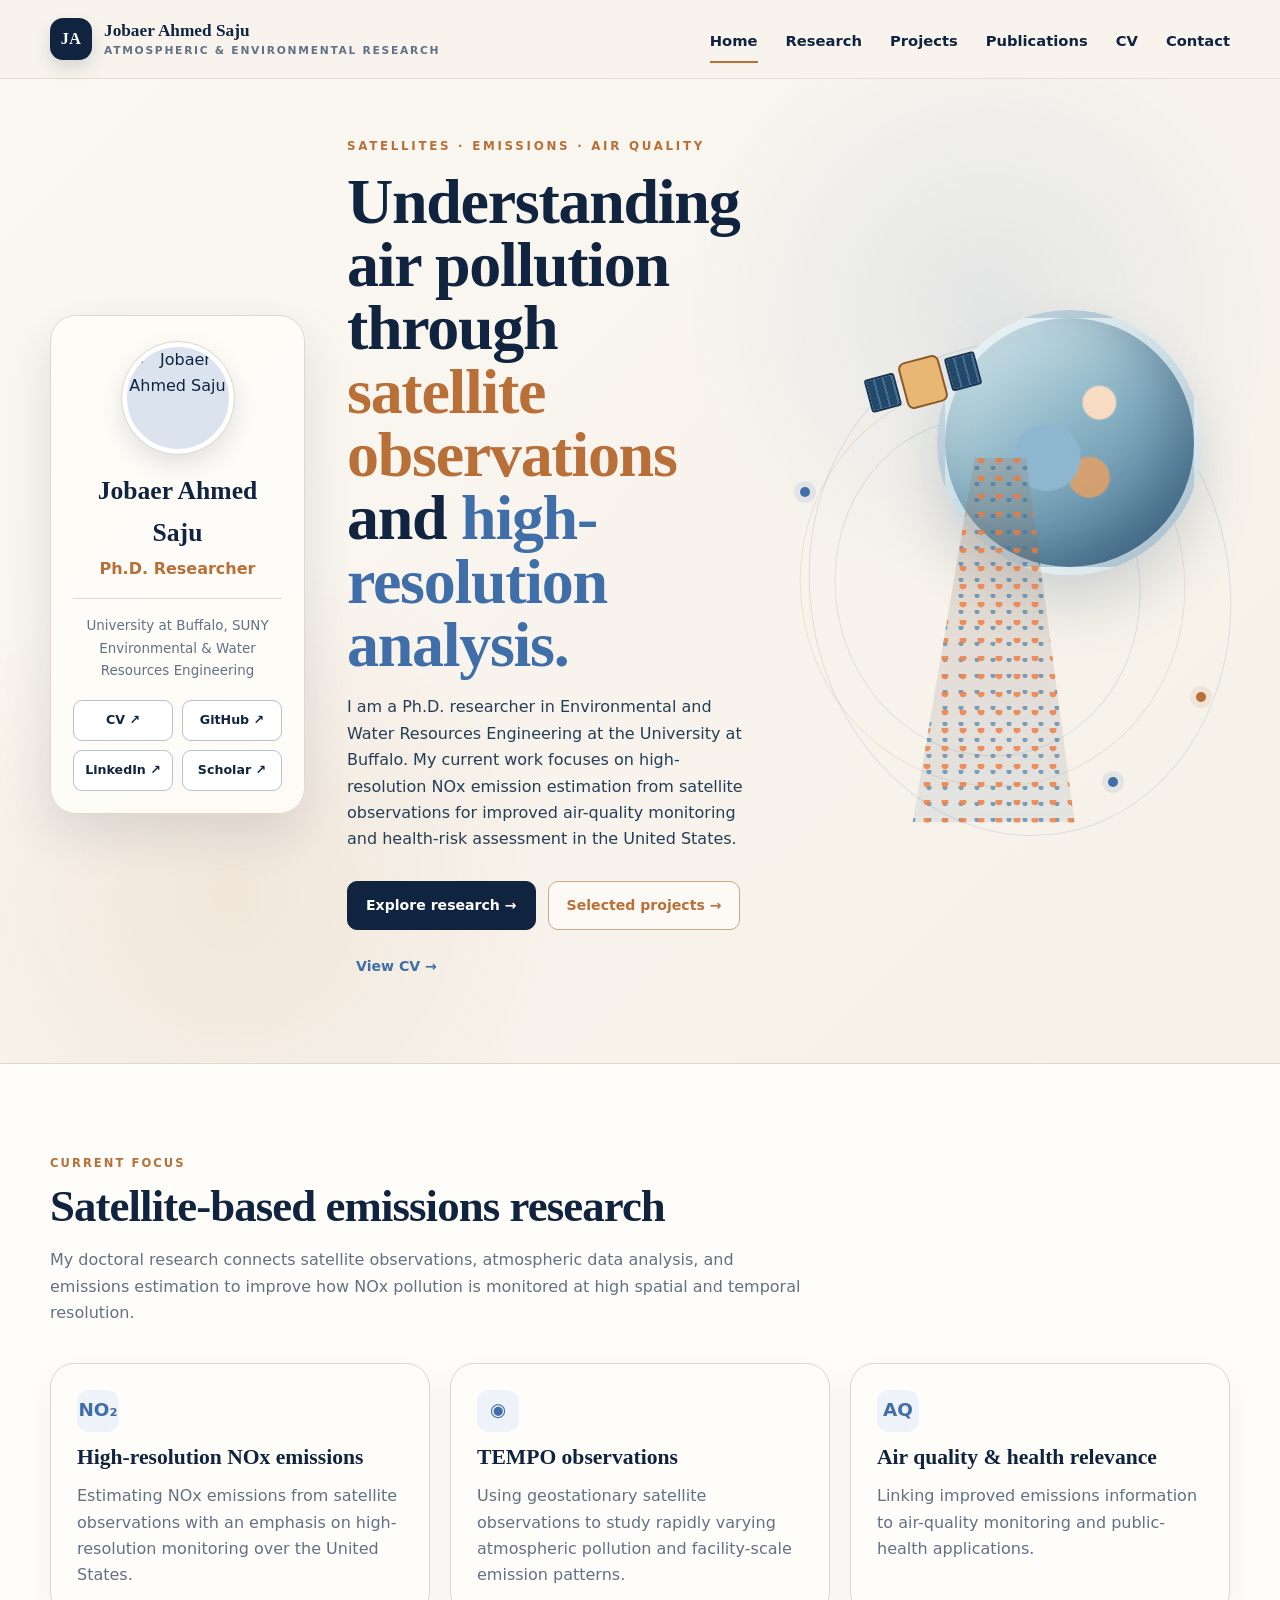
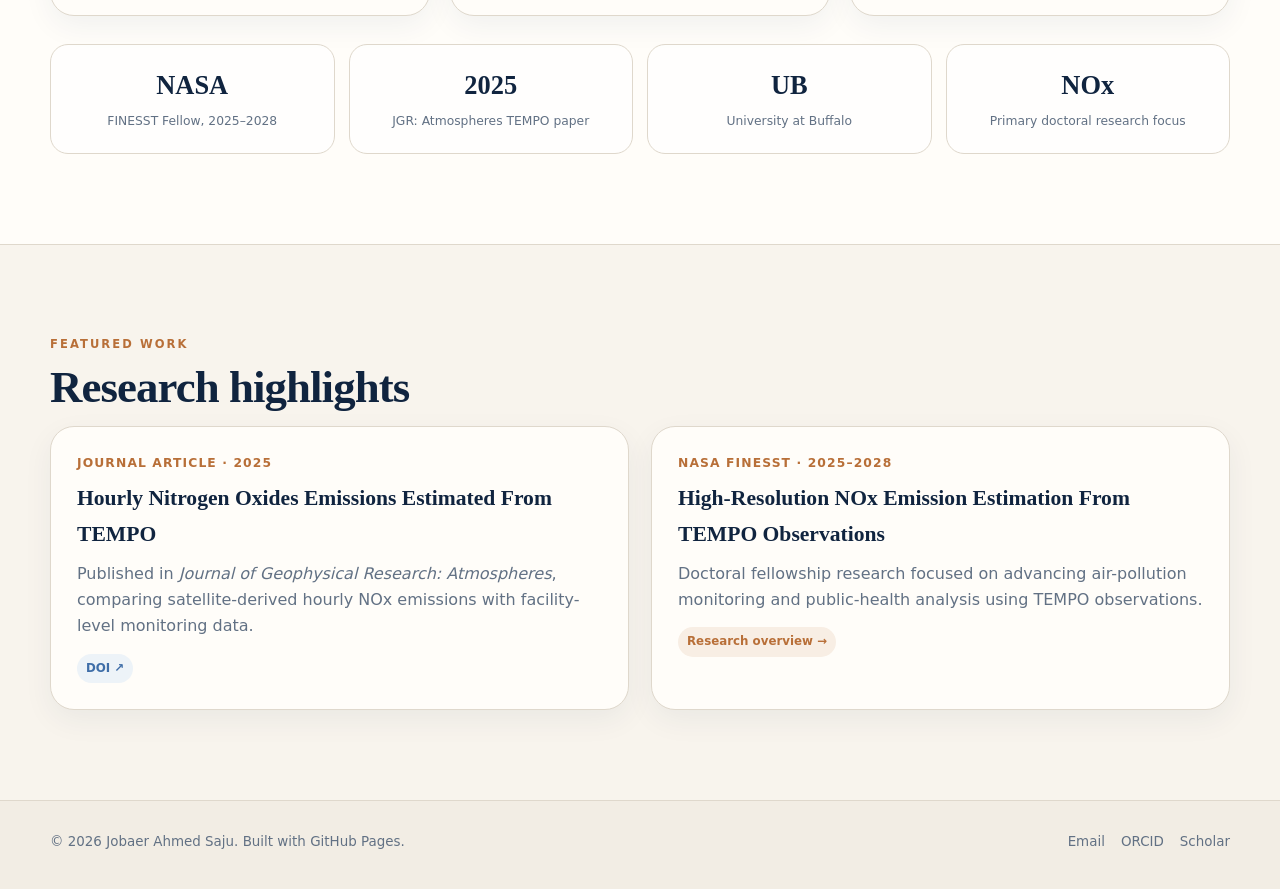
==== index.html @ ae069438 "Add files via upload" ====
<!doctype html>
<html lang="en">
<head>
  <meta charset="utf-8">
  <meta name="viewport" content="width=device-width, initial-scale=1">
  <meta name="description" content="Academic website of Jobaer Ahmed Saju, Ph.D. researcher at the University at Buffalo working on satellite-based air-quality and NOx emissions research.">
  <title>Jobaer Ahmed Saju | Atmospheric Research</title>
  <link rel="stylesheet" href="assets/css/style.css">
</head>
<body>
<header class="site-header">
  <div class="container nav-wrap">
    <a class="brand" href="index.html" aria-label="Home">
      <span class="brand-mark">JA</span>
      <span class="brand-copy"><strong>Jobaer Ahmed Saju</strong><small>Atmospheric & Environmental Research</small></span>
    </a>
    <button class="menu-btn" aria-label="Toggle navigation" aria-expanded="false">☰</button>
    <nav class="nav-links" aria-label="Primary navigation">
      <a href="index.html">Home</a><a href="research.html">Research</a><a href="projects.html">Projects</a><a href="publications.html">Publications</a><a href="cv.html">CV</a><a href="contact.html">Contact</a>
    </nav>
  </div>
</header>

<main>
  <section class="hero">
    <div class="container hero-grid">
      <aside class="profile-card reveal">
        <img class="avatar" src="https://github.com/jobaerahmedsaju.png" alt="Jobaer Ahmed Saju">
        <h2>Jobaer Ahmed Saju</h2>
        <div class="profile-role">Ph.D. Researcher</div>
        <div class="profile-affiliation">University at Buffalo, SUNY<br>Environmental & Water Resources Engineering</div>
        <div class="profile-actions">
          <a class="small-btn" href="cv.html">CV ↗</a>
          <a class="small-btn" href="https://github.com/jobaerahmedsaju" target="_blank" rel="noopener">GitHub ↗</a>
          <a class="small-btn" href="https://www.linkedin.com/in/jobaerahmed/" target="_blank" rel="noopener">LinkedIn ↗</a>
          <a class="small-btn" href="https://scholar.google.com/citations?user=4zlqLX0AAAAJ" target="_blank" rel="noopener">Scholar ↗</a>
        </div>
      </aside>

      <div class="hero-copy reveal">
        <div class="eyebrow">Satellites · Emissions · Air Quality</div>
        <h1>Understanding air pollution through <span class="accent">satellite observations</span> and <span class="blue">high-resolution analysis.</span></h1>
        <p>I am a Ph.D. researcher in Environmental and Water Resources Engineering at the University at Buffalo. My current work focuses on high-resolution NOx emission estimation from satellite observations for improved air-quality monitoring and health-risk assessment in the United States.</p>
        <div class="hero-buttons">
          <a class="btn primary" href="research.html">Explore research →</a>
          <a class="btn secondary" href="projects.html">Selected projects →</a>
          <a class="btn text" href="cv.html">View CV →</a>
        </div>
      </div>

      <div class="hero-visual reveal" aria-hidden="true">
        <div class="orbit"></div><div class="orbit o2"></div><div class="orbit o3"></div>
        <div class="earth"></div>
        <div class="satellite"><div class="sat-panel"></div><div class="sat-body"></div><div class="sat-panel"></div></div>
        <div class="plume"></div>
        <div class="data-dot d1"></div><div class="data-dot d2"></div><div class="data-dot d3"></div>
      </div>
    </div>
  </section>

  <section class="section alt">
    <div class="container">
      <div class="section-kicker">Current focus</div>
      <h2 class="section-title">Satellite-based emissions research</h2>
      <p class="section-lead">My doctoral research connects satellite observations, atmospheric data analysis, and emissions estimation to improve how NOx pollution is monitored at high spatial and temporal resolution.</p>
      <div class="grid-3">
        <article class="card reveal"><div class="icon">NO₂</div><h3>High-resolution NOx emissions</h3><p>Estimating NOx emissions from satellite observations with an emphasis on high-resolution monitoring over the United States.</p></article>
        <article class="card reveal"><div class="icon">◉</div><h3>TEMPO observations</h3><p>Using geostationary satellite observations to study rapidly varying atmospheric pollution and facility-scale emission patterns.</p></article>
        <article class="card reveal"><div class="icon">AQ</div><h3>Air quality & health relevance</h3><p>Linking improved emissions information to air-quality monitoring and public-health applications.</p></article>
      </div>
      <div class="stats reveal">
        <div class="stat"><strong>NASA</strong><span>FINESST Fellow, 2025–2028</span></div>
        <div class="stat"><strong>2025</strong><span>JGR: Atmospheres TEMPO paper</span></div>
        <div class="stat"><strong>UB</strong><span>University at Buffalo</span></div>
        <div class="stat"><strong>NOx</strong><span>Primary doctoral research focus</span></div>
      </div>
    </div>
  </section>

  <section class="section">
    <div class="container">
      <div class="section-kicker">Featured work</div>
      <h2 class="section-title">Research highlights</h2>
      <div class="grid-2">
        <article class="card reveal"><div class="meta">Journal article · 2025</div><h3>Hourly Nitrogen Oxides Emissions Estimated From TEMPO</h3><p>Published in <em>Journal of Geophysical Research: Atmospheres</em>, comparing satellite-derived hourly NOx emissions with facility-level monitoring data.</p><p style="margin-top:14px"><a class="tag" href="https://doi.org/10.1029/2025JD044565" target="_blank" rel="noopener">DOI ↗</a></p></article>
        <article class="card reveal"><div class="meta">NASA FINESST · 2025–2028</div><h3>High-Resolution NOx Emission Estimation From TEMPO Observations</h3><p>Doctoral fellowship research focused on advancing air-pollution monitoring and public-health analysis using TEMPO observations.</p><p style="margin-top:14px"><a class="tag orange" href="research.html">Research overview →</a></p></article>
      </div>
    </div>
  </section>
</main>

<footer class="footer"><div class="container footer-wrap"><div>© <span data-year></span> Jobaer Ahmed Saju. Built with GitHub Pages.</div><div class="footer-links"><a href="mailto:jobaerahmed.ce@gmail.com">Email</a><a href="https://orcid.org/0000-0002-6358-8871" target="_blank" rel="noopener">ORCID</a><a href="https://scholar.google.com/citations?user=4zlqLX0AAAAJ" target="_blank" rel="noopener">Scholar</a></div></div></footer>
<script src="assets/js/main.js"></script>
</body>
</html>
---- assets/css/style.css ----
:root {
  --ink: #10243f;
  --ink-2: #234466;
  --accent: #b86f38;
  --accent-2: #3f6ea8;
  --paper: #f8f4ed;
  --paper-2: #fffdf9;
  --line: #dfd8cc;
  --muted: #627184;
  --shadow: 0 20px 50px rgba(25, 44, 66, 0.12);
  --radius: 24px;
  --max: 1180px;
}

* { box-sizing: border-box; }
html { scroll-behavior: smooth; }
body {
  margin: 0;
  color: var(--ink);
  background: var(--paper);
  font-family: Inter, ui-sans-serif, system-ui, -apple-system, BlinkMacSystemFont, "Segoe UI", sans-serif;
  line-height: 1.65;
}

a { color: inherit; text-decoration: none; }
a:hover { color: var(--accent); }
img { max-width: 100%; display: block; }

.container { width: min(var(--max), calc(100% - 40px)); margin-inline: auto; }

.site-header {
  position: sticky;
  top: 0;
  z-index: 50;
  background: rgba(248, 244, 237, 0.93);
  backdrop-filter: blur(14px);
  border-bottom: 1px solid rgba(223, 216, 204, 0.8);
}

.nav-wrap {
  height: 78px;
  display: flex;
  align-items: center;
  justify-content: space-between;
  gap: 24px;
}

.brand { display: flex; align-items: center; gap: 12px; font-weight: 800; }
.brand-mark {
  width: 42px; height: 42px; border-radius: 13px;
  display: grid; place-items: center;
  color: white; background: var(--ink);
  font-family: Georgia, "Times New Roman", serif;
  letter-spacing: .03em;
  box-shadow: 0 8px 18px rgba(16,36,63,.15);
}
.brand-copy { display: grid; line-height: 1.1; }
.brand-copy strong { font-family: Georgia, "Times New Roman", serif; font-size: 1.08rem; }
.brand-copy small { color: var(--muted); font-size: .67rem; letter-spacing: .16em; text-transform: uppercase; margin-top: 5px; }

.nav-links { display: flex; align-items: center; gap: 28px; font-size: .92rem; font-weight: 650; }
.nav-links a { padding: 29px 0 24px; position: relative; }
.nav-links a::after {
  content: ""; position: absolute; left: 0; right: 0; bottom: 15px;
  height: 2px; background: var(--accent); transform: scaleX(0); transform-origin: center; transition: .2s;
}
.nav-links a:hover::after, .nav-links a.active::after { transform: scaleX(1); }

.menu-btn {
  display: none; width: 44px; height: 44px; border: 1px solid var(--line); background: var(--paper-2);
  border-radius: 12px; color: var(--ink); font-size: 1.25rem; cursor: pointer;
}

.hero {
  min-height: calc(100vh - 78px);
  display: grid; align-items: center;
  padding: 58px 0 72px;
  overflow: hidden;
  background:
    radial-gradient(circle at 77% 23%, rgba(63,110,168,.11), transparent 24%),
    radial-gradient(circle at 18% 83%, rgba(184,111,56,.11), transparent 26%),
    linear-gradient(135deg, #fbf8f2 0%, #f8f4ed 52%, #f5f1e8 100%);
}
.hero-grid { display: grid; grid-template-columns: 255px minmax(0, 1fr) 430px; gap: 42px; align-items: center; }

.profile-card {
  background: rgba(255,253,249,.92);
  border: 1px solid var(--line);
  border-radius: 26px;
  padding: 26px 22px 22px;
  box-shadow: var(--shadow);
  text-align: center;
}
.avatar {
  width: 112px; height: 112px; object-fit: cover; border-radius: 50%; margin: 0 auto 16px;
  border: 5px solid white; outline: 1px solid var(--line); box-shadow: 0 10px 26px rgba(16,36,63,.13);
  background: #dbe4ee;
}
.profile-card h2 { font-family: Georgia, "Times New Roman", serif; margin: 0; font-size: 1.6rem; }
.profile-role { color: var(--accent); font-weight: 700; margin: 2px 0 16px; }
.profile-affiliation { border-top: 1px solid var(--line); padding-top: 16px; color: var(--muted); font-size: .84rem; }
.profile-actions { display: grid; grid-template-columns: 1fr 1fr; gap: 9px; margin-top: 18px; }
.small-btn { border: 1px solid #b8c2cf; border-radius: 9px; padding: 9px 8px; font-size: .79rem; font-weight: 750; background: white; }
.small-btn:hover { background: var(--ink); color: white; border-color: var(--ink); }

.hero-copy { max-width: 610px; }
.eyebrow { color: var(--accent); font-weight: 850; text-transform: uppercase; letter-spacing: .23em; font-size: .74rem; }
.hero h1, .page-title, .section-title {
  font-family: Georgia, "Times New Roman", serif;
  letter-spacing: -.02em;
}
.hero h1 { margin: 13px 0 18px; font-size: clamp(2.7rem, 5vw, 5.2rem); line-height: .99; font-weight: 700; }
.hero h1 .accent { color: var(--accent); }
.hero h1 .blue { color: var(--accent-2); }
.hero-copy p { color: #263d56; font-size: 1rem; max-width: 660px; }
.hero-buttons { display: flex; flex-wrap: wrap; gap: 12px; margin-top: 28px; }
.btn { display: inline-flex; align-items: center; justify-content: center; gap: 8px; padding: 12px 18px; border-radius: 10px; font-weight: 800; font-size: .88rem; border: 1px solid var(--ink); transition: .2s; }
.btn.primary { background: var(--ink); color: white; }
.btn.primary:hover { background: #173455; color: white; transform: translateY(-1px); }
.btn.secondary { background: rgba(255,253,249,.72); border-color: #caa889; color: var(--accent); }
.btn.secondary:hover { background: white; }
.btn.text { border-color: transparent; color: var(--accent-2); padding-inline: 8px; }

.hero-visual { position: relative; height: 545px; min-width: 0; }
.orbit {
  position: absolute; inset: 50px 0 0 10px; border: 1px solid rgba(63,110,168,.16); border-radius: 50%;
  transform: rotate(-10deg);
}
.orbit.o2 { inset: 90px 45px 50px 0; border-color: rgba(184,111,56,.16); }
.orbit.o3 { inset: 125px 90px 80px 35px; border-color: rgba(63,110,168,.15); }
.earth {
  position: absolute; width: 265px; height: 265px; right: 28px; top: 18px; border-radius: 50%;
  background:
    radial-gradient(circle at 62% 34%, #f7dbc2 0 7%, transparent 8%),
    radial-gradient(circle at 41% 56%, #8eb7cf 0 16%, transparent 17%),
    radial-gradient(circle at 58% 64%, #d4a173 0 9%, transparent 10%),
    linear-gradient(145deg, #dcecf0, #8db5c6 46%, #406f90 100%);
  box-shadow: inset -24px -18px 48px rgba(16,36,63,.25), 0 30px 55px rgba(38,71,105,.18);
  border: 8px solid rgba(255,255,255,.55);
}
.satellite {
  position: absolute; width: 114px; height: 56px; right: 250px; top: 62px;
  display: grid; grid-template-columns: 1fr 42px 1fr; gap: 5px; align-items: center; transform: rotate(-15deg);
}
.sat-panel { height: 34px; border-radius: 3px; background: repeating-linear-gradient(90deg,#244968 0 7px,#3e6e95 7px 9px); border: 2px solid #173455; }
.sat-body { height: 48px; background: #e8b774; border: 2px solid #8f5a25; border-radius: 7px; }
.plume {
  position: absolute; left: 64px; bottom: 14px; width: 270px; height: 365px;
  clip-path: polygon(41% 0, 60% 0, 78% 100%, 18% 100%);
  background:
    radial-gradient(circle at 50% 10%, rgba(235,123,64,.88) 0 3px, transparent 4px) 0 0/18px 18px,
    radial-gradient(circle at 50% 10%, rgba(66,119,160,.72) 0 2px, transparent 3px) 9px 8px/16px 16px,
    linear-gradient(to bottom, rgba(184,111,56,.18), rgba(63,110,168,.08));
  filter: drop-shadow(0 12px 25px rgba(46,78,112,.18));
  opacity: .92;
}
.data-dot { position: absolute; width: 10px; height: 10px; border-radius: 50%; background: var(--accent); box-shadow: 0 0 0 6px rgba(184,111,56,.11); }
.data-dot.d1 { right: 24px; bottom: 135px; }
.data-dot.d2 { right: 112px; bottom: 50px; background: var(--accent-2); box-shadow: 0 0 0 6px rgba(63,110,168,.11); }
.data-dot.d3 { left: 0; top: 195px; background: var(--accent-2); box-shadow: 0 0 0 6px rgba(63,110,168,.11); }

.section { padding: 90px 0; }
.section.alt { background: var(--paper-2); border-block: 1px solid var(--line); }
.section-kicker { color: var(--accent); text-transform: uppercase; font-size: .72rem; font-weight: 850; letter-spacing: .18em; }
.section-title { font-size: clamp(2rem, 3.5vw, 3.2rem); line-height: 1.1; margin: 9px 0 14px; }
.section-lead { color: var(--muted); max-width: 760px; margin-bottom: 36px; }

.grid-3 { display: grid; grid-template-columns: repeat(3, 1fr); gap: 20px; }
.grid-2 { display: grid; grid-template-columns: repeat(2, 1fr); gap: 22px; }
.card { background: var(--paper-2); border: 1px solid var(--line); border-radius: var(--radius); padding: 26px; box-shadow: 0 10px 30px rgba(23,52,85,.06); }
.card h3 { margin: 8px 0 8px; font-family: Georgia, "Times New Roman", serif; font-size: 1.35rem; }
.card p { color: var(--muted); margin: 0; }
.card .icon { width: 42px; height: 42px; border-radius: 12px; display: grid; place-items: center; background: #edf3f8; color: var(--accent-2); font-size: 1.15rem; font-weight: 900; }
.card .meta { color: var(--accent); font-size: .77rem; text-transform: uppercase; letter-spacing: .09em; font-weight: 800; }

.stats { display: grid; grid-template-columns: repeat(4,1fr); gap: 14px; margin-top: 28px; }
.stat { background: rgba(255,255,255,.68); border: 1px solid var(--line); border-radius: 18px; padding: 19px; text-align: center; }
.stat strong { display: block; font-family: Georgia, "Times New Roman", serif; font-size: 1.65rem; }
.stat span { color: var(--muted); font-size: .77rem; }

.page-hero { padding: 72px 0 56px; background: linear-gradient(135deg, #fbf8f2, #f4efe6); border-bottom: 1px solid var(--line); }
.page-title { font-size: clamp(2.5rem, 5vw, 4.6rem); margin: 8px 0 12px; line-height: 1; }
.page-hero p { color: var(--muted); max-width: 760px; }

.timeline { position: relative; margin-top: 32px; }
.timeline::before { content: ""; position: absolute; left: 16px; top: 0; bottom: 0; width: 1px; background: var(--line); }
.timeline-item { position: relative; padding: 0 0 34px 55px; }
.timeline-item::before { content: ""; position: absolute; left: 9px; top: 7px; width: 15px; height: 15px; border-radius: 50%; background: var(--accent); border: 4px solid var(--paper); }
.timeline-item h3 { font-family: Georgia, "Times New Roman", serif; margin: 0; }
.timeline-item .when { color: var(--accent); font-weight: 800; font-size: .8rem; }
.timeline-item p { color: var(--muted); margin-top: 6px; }

.pub-list { display: grid; gap: 15px; }
.pub { background: var(--paper-2); border: 1px solid var(--line); border-radius: 18px; padding: 20px 22px; }
.pub-title { font-weight: 800; color: var(--ink); }
.pub-authors, .pub-journal { color: var(--muted); font-size: .92rem; }
.pub-links { display: flex; flex-wrap: wrap; gap: 8px; margin-top: 10px; }
.tag { display: inline-flex; padding: 5px 9px; border-radius: 999px; background: #edf3f8; color: var(--accent-2); font-size: .74rem; font-weight: 800; }
.tag.orange { background: #f8eee4; color: var(--accent); }

.skill-cloud { display: flex; flex-wrap: wrap; gap: 9px; }
.skill { padding: 8px 12px; border-radius: 999px; background: var(--paper-2); border: 1px solid var(--line); font-size: .82rem; font-weight: 750; }

.contact-grid { display: grid; grid-template-columns: 1.05fr .95fr; gap: 28px; }
.contact-card { padding: 30px; }
.contact-row { display: flex; gap: 14px; align-items: flex-start; padding: 15px 0; border-bottom: 1px solid var(--line); }
.contact-row:last-child { border-bottom: 0; }
.contact-row strong { min-width: 112px; }
.contact-row span, .contact-row a { color: var(--muted); }

.footer { border-top: 1px solid var(--line); padding: 30px 0 36px; background: #f2ede4; color: var(--muted); font-size: .84rem; }
.footer-wrap { display: flex; justify-content: space-between; gap: 20px; align-items: center; }
.footer-links { display: flex; gap: 16px; }

.reveal { opacity: 0; transform: translateY(14px); transition: opacity .6s ease, transform .6s ease; }
.reveal.visible { opacity: 1; transform: none; }

@media (max-width: 1050px) {
  .hero-grid { grid-template-columns: 220px 1fr; }
  .hero-visual { grid-column: 1 / -1; height: 360px; margin-top: -20px; }
  .earth { right: 12%; width: 210px; height: 210px; }
  .plume { left: 31%; height: 280px; bottom: 0; }
  .satellite { right: 52%; }
  .grid-3 { grid-template-columns: 1fr 1fr; }
}

@media (max-width: 760px) {
  .container { width: min(100% - 28px, var(--max)); }
  .nav-wrap { height: 68px; }
  .brand-copy small { display: none; }
  .menu-btn { display: block; }
  .nav-links {
    position: absolute; top: 68px; left: 0; right: 0; display: none; flex-direction: column; gap: 0;
    background: var(--paper-2); border-bottom: 1px solid var(--line); padding: 10px 20px 18px; box-shadow: 0 14px 30px rgba(16,36,63,.08);
  }
  .nav-links.open { display: flex; }
  .nav-links a { width: 100%; padding: 11px 2px; }
  .nav-links a::after { display: none; }
  .hero { min-height: auto; padding-top: 34px; }
  .hero-grid { grid-template-columns: 1fr; gap: 28px; }
  .profile-card { max-width: 330px; margin-inline: auto; order: 2; }
  .hero-copy { order: 1; }
  .hero-visual { order: 3; height: 300px; }
  .hero h1 { font-size: clamp(2.55rem, 13vw, 4.1rem); }
  .earth { width: 170px; height: 170px; right: 5%; }
  .plume { left: 19%; width: 210px; height: 240px; }
  .satellite { width: 90px; right: 57%; top: 42px; }
  .grid-3, .grid-2, .stats, .contact-grid { grid-template-columns: 1fr; }
  .section { padding: 68px 0; }
  .footer-wrap { flex-direction: column; align-items: flex-start; }
}
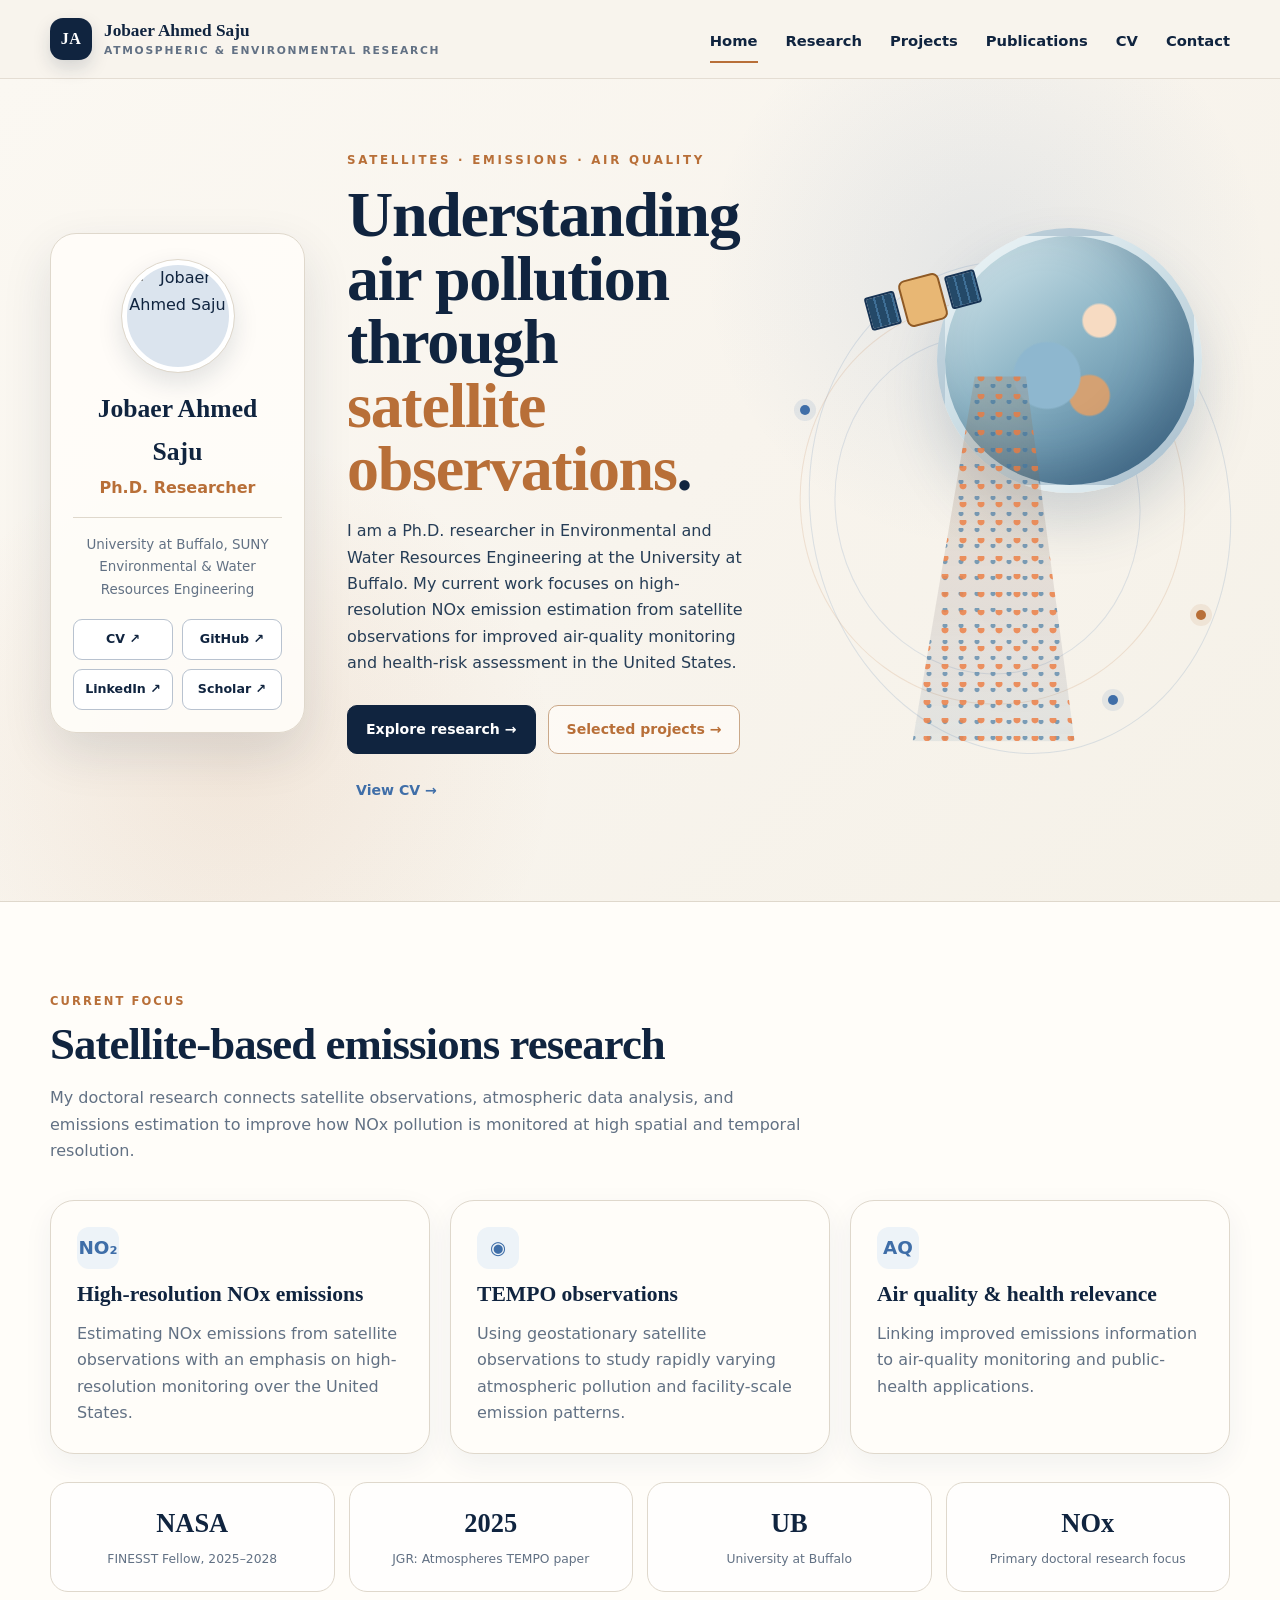
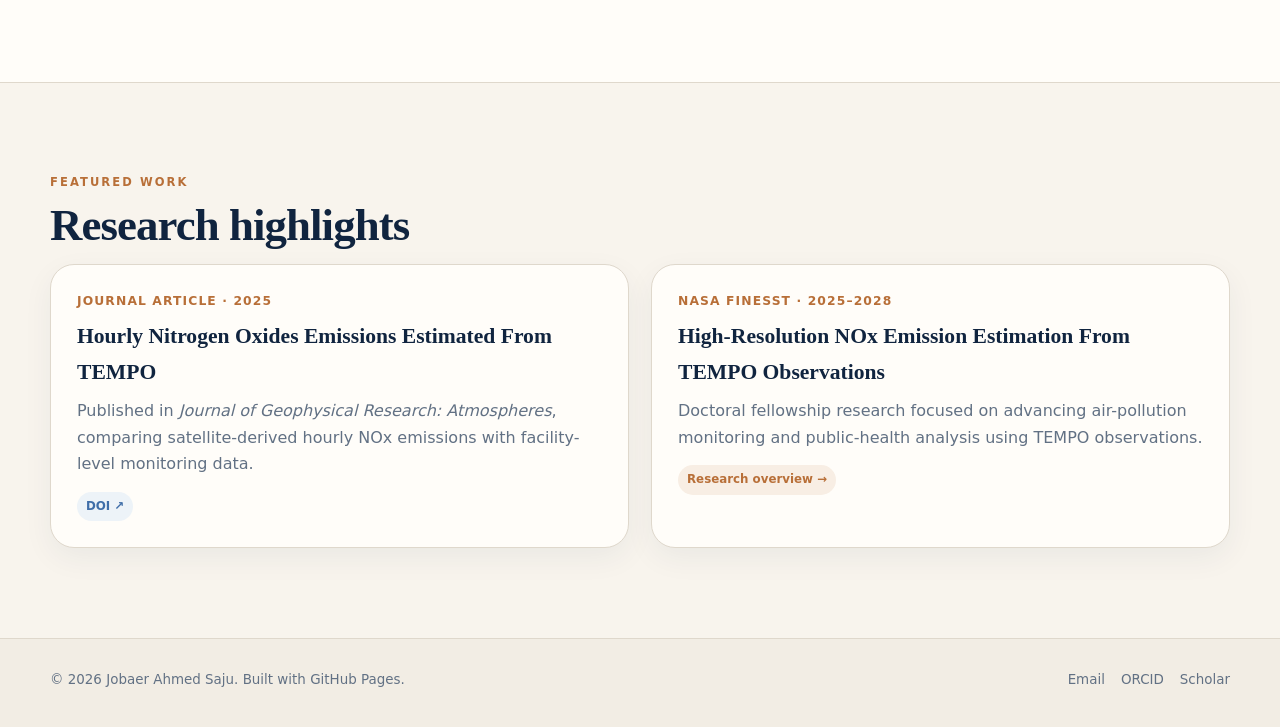
==== commit 421cfd4e: "Update index.html" ====
--- a/index.html
+++ b/index.html
@@ -3,7 +3,7 @@
 <head>
   <meta charset="utf-8">
   <meta name="viewport" content="width=device-width, initial-scale=1">
-  <meta name="description" content="Academic website of Jobaer Ahmed Saju, Ph.D. researcher at the University at Buffalo working on satellite-based air-quality and NOx emissions research.">
+  <meta name="description" content="Academic website of Jobaer Ahmed Saju, Ph.D. researcher at the University at Buffalo working on satellite-based air-quality and NOx emissions estimation.">
   <title>Jobaer Ahmed Saju | Atmospheric Research</title>
   <link rel="stylesheet" href="assets/css/style.css">
 </head>
@@ -39,7 +39,7 @@
 
       <div class="hero-copy reveal">
         <div class="eyebrow">Satellites · Emissions · Air Quality</div>
-        <h1>Understanding air pollution through <span class="accent">satellite observations</span> and <span class="blue">high-resolution analysis.</span></h1>
+        <h1>Understanding air pollution through <span class="accent">satellite observations</span>.</span></h1>
         <p>I am a Ph.D. researcher in Environmental and Water Resources Engineering at the University at Buffalo. My current work focuses on high-resolution NOx emission estimation from satellite observations for improved air-quality monitoring and health-risk assessment in the United States.</p>
         <div class="hero-buttons">
           <a class="btn primary" href="research.html">Explore research →</a>
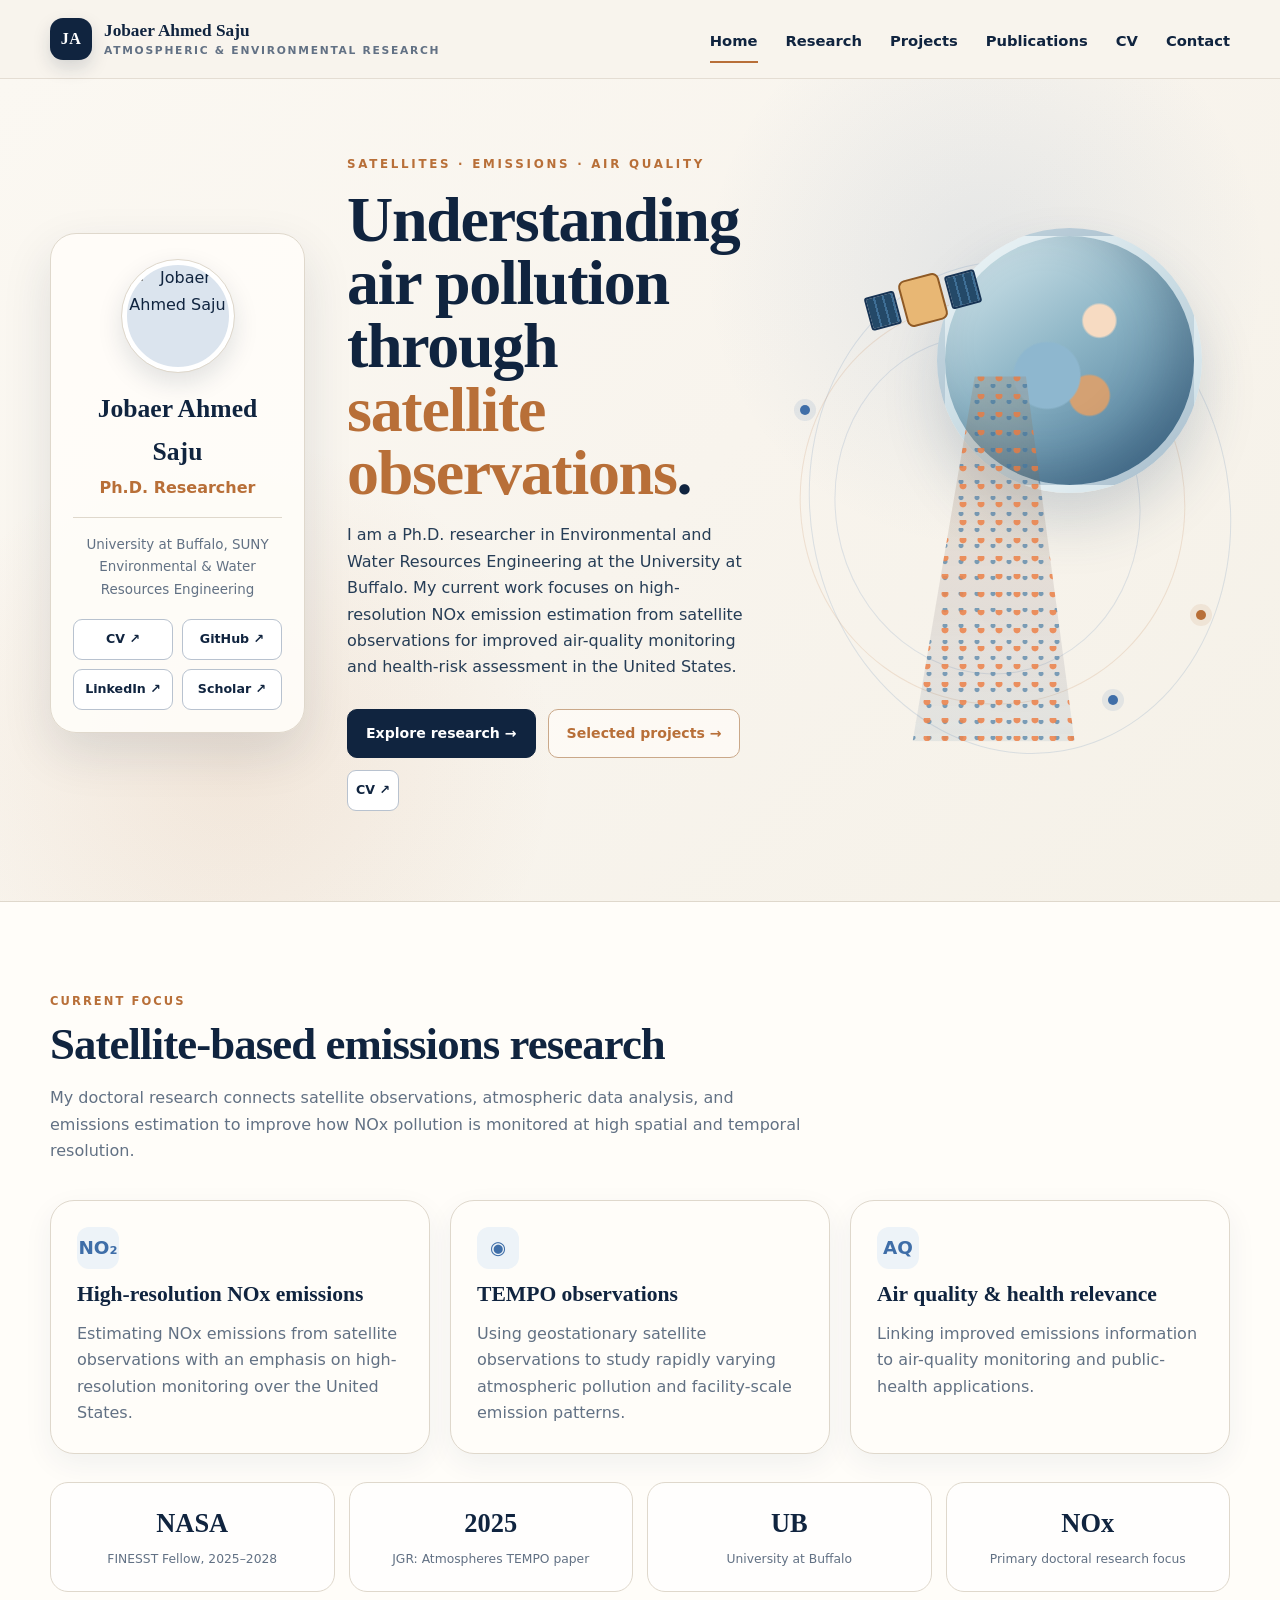
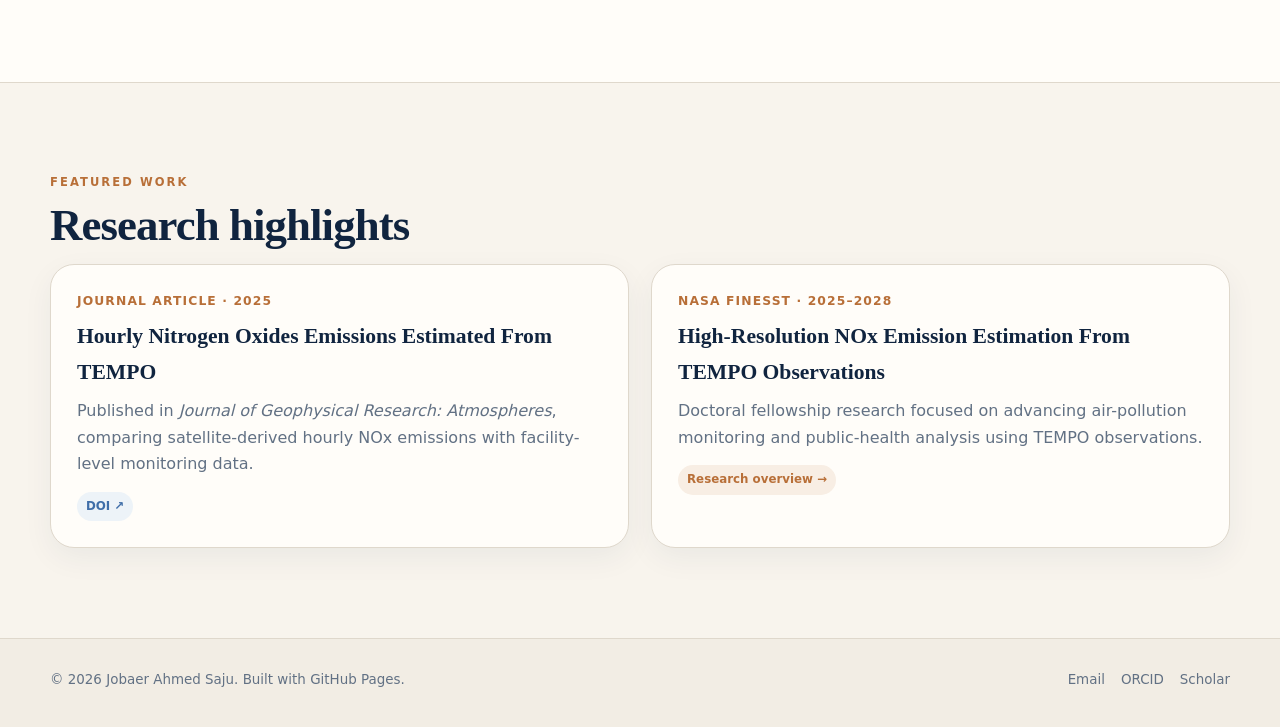
==== commit 65e6a78a: "Update index.html" ====
--- a/index.html
+++ b/index.html
@@ -39,12 +39,12 @@
 
       <div class="hero-copy reveal">
         <div class="eyebrow">Satellites · Emissions · Air Quality</div>
-        <h1>Understanding air pollution through <span class="accent">satellite observations</span>.</span></h1>
+        <h1>Understanding air pollution through <span class="accent">satellite observations</span>.</h1>
         <p>I am a Ph.D. researcher in Environmental and Water Resources Engineering at the University at Buffalo. My current work focuses on high-resolution NOx emission estimation from satellite observations for improved air-quality monitoring and health-risk assessment in the United States.</p>
         <div class="hero-buttons">
           <a class="btn primary" href="research.html">Explore research →</a>
           <a class="btn secondary" href="projects.html">Selected projects →</a>
-          <a class="btn text" href="cv.html">View CV →</a>
+          <a class="small-btn" href="Jobaer_Ahmed_Saju_CV.pdf" target="_blank" rel="noopener">CV ↗</a>
         </div>
       </div>
 
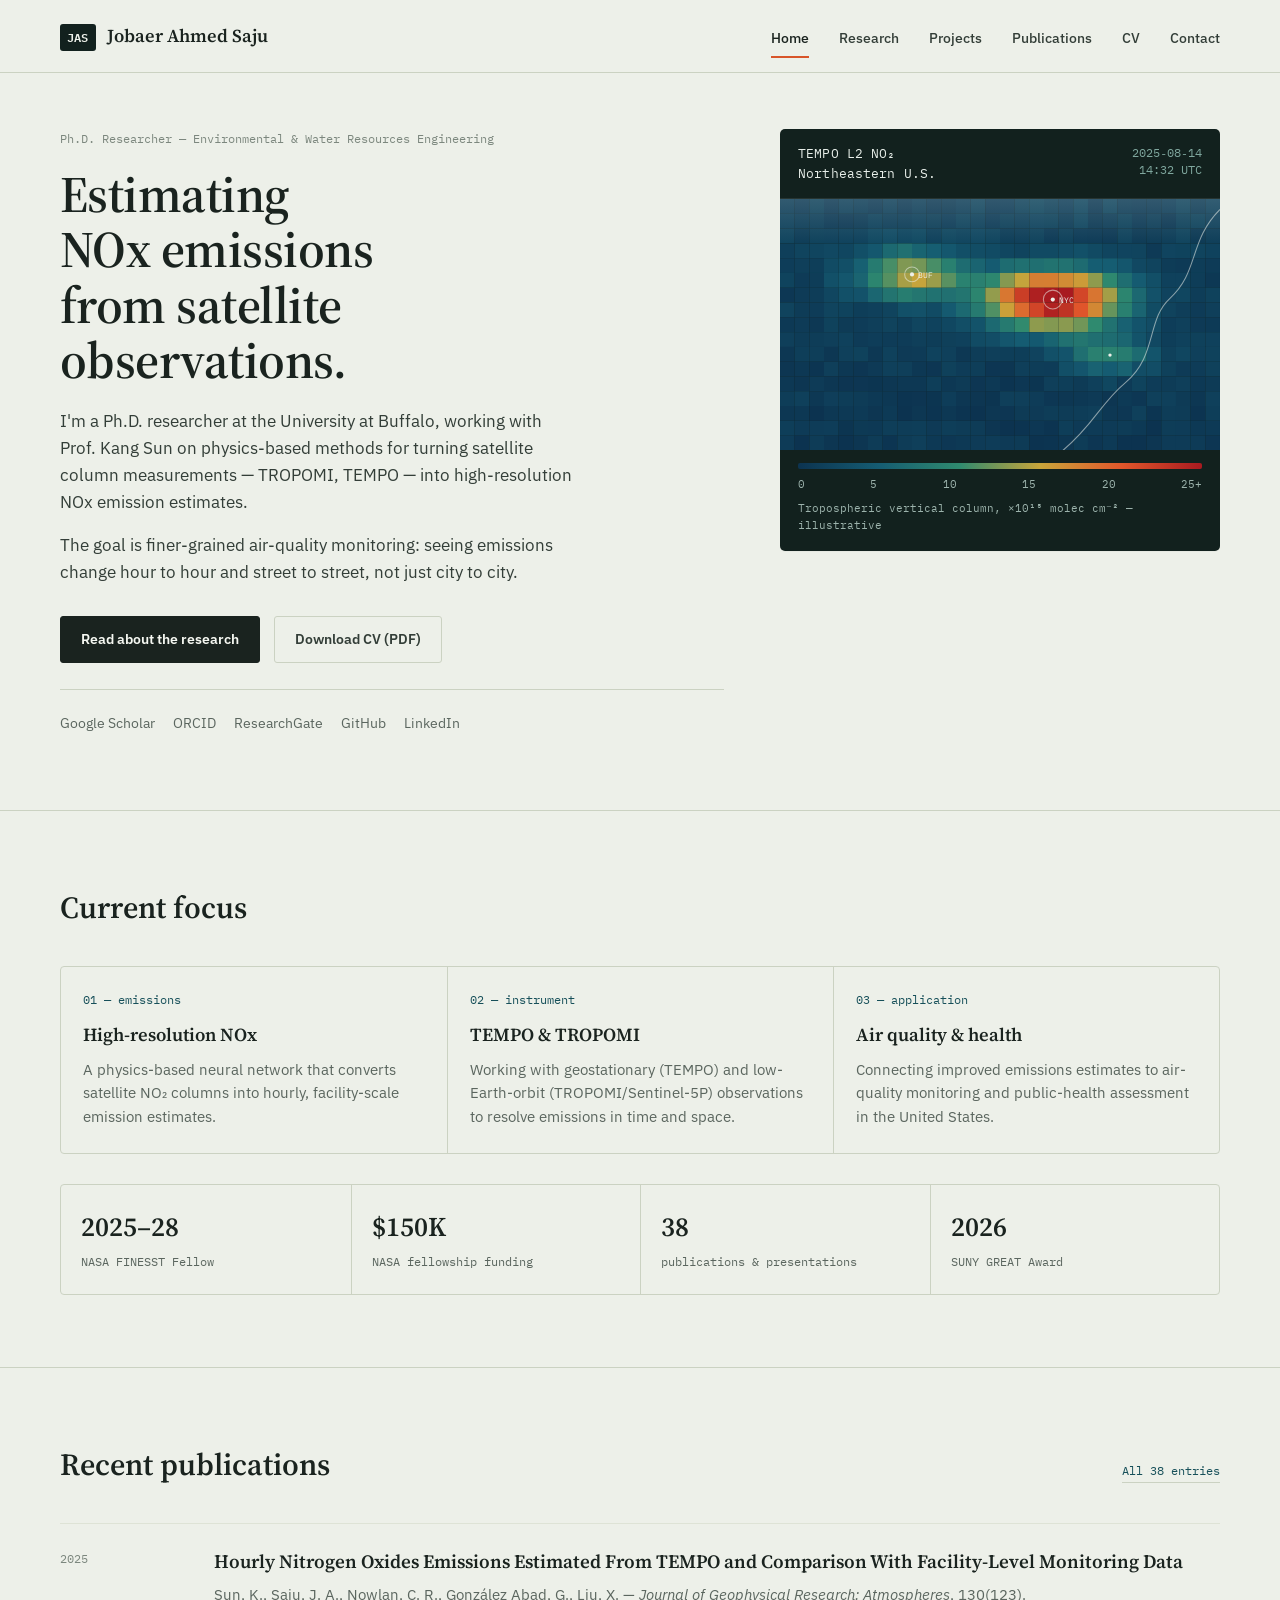
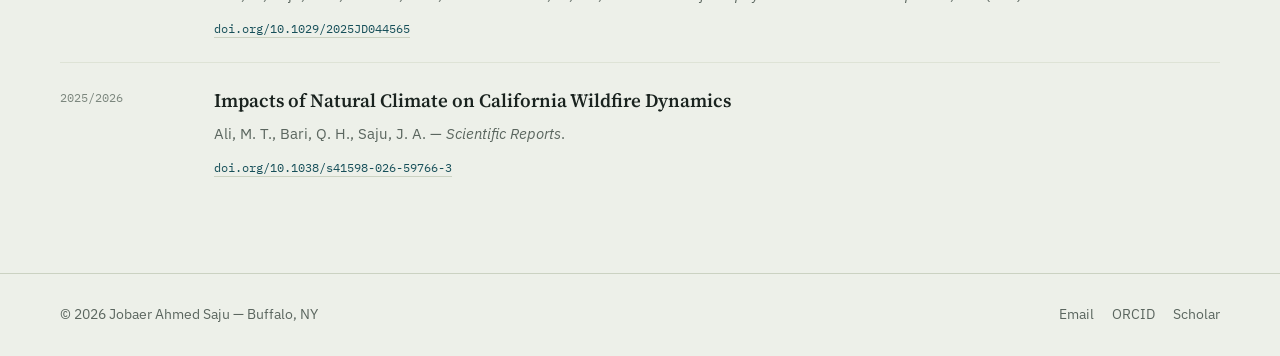
==== commit 234597f0: "Redesign site and update publications" ====
--- a/index.html
+++ b/index.html
@@ -1,20 +1,23 @@
 <!doctype html>
 <html lang="en">
 <head>
-  <meta charset="utf-8">
-  <meta name="viewport" content="width=device-width, initial-scale=1">
-  <meta name="description" content="Academic website of Jobaer Ahmed Saju, Ph.D. researcher at the University at Buffalo working on satellite-based air-quality and NOx emissions estimation.">
-  <title>Jobaer Ahmed Saju | Atmospheric Research</title>
-  <link rel="stylesheet" href="assets/css/style.css">
+<meta charset="utf-8">
+<meta name="viewport" content="width=device-width, initial-scale=1">
+<meta name="description" content="Jobaer Ahmed Saju is a Ph.D. researcher at the University at Buffalo studying satellite-based NOx emissions estimation and air quality.">
+<title>Jobaer Ahmed Saju</title>
+<link rel="preconnect" href="https://fonts.googleapis.com">
+<link rel="preconnect" href="https://fonts.gstatic.com" crossorigin>
+<link href="https://fonts.googleapis.com/css2?family=Source+Serif+4:opsz,wght@8..60,500;8..60,600;8..60,700&family=IBM+Plex+Sans:wght@400;500;600&family=IBM+Plex+Mono:wght@400;500&display=swap" rel="stylesheet">
+<link rel="stylesheet" href="assets/css/style.css">
 </head>
 <body>
 <header class="site-header">
   <div class="container nav-wrap">
-    <a class="brand" href="index.html" aria-label="Home">
-      <span class="brand-mark">JA</span>
-      <span class="brand-copy"><strong>Jobaer Ahmed Saju</strong><small>Atmospheric & Environmental Research</small></span>
+    <a class="brand" href="index.html">
+      <span class="brand-mark">JAS</span>
+      <span class="brand-copy"><strong>Jobaer Ahmed Saju</strong></span>
     </a>
-    <button class="menu-btn" aria-label="Toggle navigation" aria-expanded="false">☰</button>
+    <button class="menu-btn" aria-label="Toggle navigation" aria-expanded="false">&#9776;</button>
     <nav class="nav-links" aria-label="Primary navigation">
       <a href="index.html">Home</a><a href="research.html">Research</a><a href="projects.html">Projects</a><a href="publications.html">Publications</a><a href="cv.html">CV</a><a href="contact.html">Contact</a>
     </nav>
@@ -22,74 +25,636 @@
 </header>
 
 <main>
-  <section class="hero">
-    <div class="container hero-grid">
-      <aside class="profile-card reveal">
-        <img class="avatar" src="https://github.com/jobaerahmedsaju.png" alt="Jobaer Ahmed Saju">
-        <h2>Jobaer Ahmed Saju</h2>
-        <div class="profile-role">Ph.D. Researcher</div>
-        <div class="profile-affiliation">University at Buffalo, SUNY<br>Environmental & Water Resources Engineering</div>
-        <div class="profile-actions">
-          <a class="small-btn" href="cv.html">CV ↗</a>
-          <a class="small-btn" href="https://github.com/jobaerahmedsaju" target="_blank" rel="noopener">GitHub ↗</a>
-          <a class="small-btn" href="https://www.linkedin.com/in/jobaerahmed/" target="_blank" rel="noopener">LinkedIn ↗</a>
-          <a class="small-btn" href="https://scholar.google.com/citations?user=4zlqLX0AAAAJ" target="_blank" rel="noopener">Scholar ↗</a>
-        </div>
-      </aside>
-
-      <div class="hero-copy reveal">
-        <div class="eyebrow">Satellites · Emissions · Air Quality</div>
-        <h1>Understanding air pollution through <span class="accent">satellite observations</span>.</h1>
-        <p>I am a Ph.D. researcher in Environmental and Water Resources Engineering at the University at Buffalo. My current work focuses on high-resolution NOx emission estimation from satellite observations for improved air-quality monitoring and health-risk assessment in the United States.</p>
-        <div class="hero-buttons">
-          <a class="btn primary" href="research.html">Explore research →</a>
-          <a class="btn secondary" href="projects.html">Selected projects →</a>
-          <a class="small-btn" href="Jobaer_Ahmed_Saju_CV.pdf" target="_blank" rel="noopener">CV ↗</a>
-        </div>
-      </div>
-
-      <div class="hero-visual reveal" aria-hidden="true">
-        <div class="orbit"></div><div class="orbit o2"></div><div class="orbit o3"></div>
-        <div class="earth"></div>
-        <div class="satellite"><div class="sat-panel"></div><div class="sat-body"></div><div class="sat-panel"></div></div>
-        <div class="plume"></div>
-        <div class="data-dot d1"></div><div class="data-dot d2"></div><div class="data-dot d3"></div>
-      </div>
-    </div>
-  </section>
-
-  <section class="section alt">
-    <div class="container">
-      <div class="section-kicker">Current focus</div>
-      <h2 class="section-title">Satellite-based emissions research</h2>
-      <p class="section-lead">My doctoral research connects satellite observations, atmospheric data analysis, and emissions estimation to improve how NOx pollution is monitored at high spatial and temporal resolution.</p>
-      <div class="grid-3">
-        <article class="card reveal"><div class="icon">NO₂</div><h3>High-resolution NOx emissions</h3><p>Estimating NOx emissions from satellite observations with an emphasis on high-resolution monitoring over the United States.</p></article>
-        <article class="card reveal"><div class="icon">◉</div><h3>TEMPO observations</h3><p>Using geostationary satellite observations to study rapidly varying atmospheric pollution and facility-scale emission patterns.</p></article>
-        <article class="card reveal"><div class="icon">AQ</div><h3>Air quality & health relevance</h3><p>Linking improved emissions information to air-quality monitoring and public-health applications.</p></article>
-      </div>
-      <div class="stats reveal">
-        <div class="stat"><strong>NASA</strong><span>FINESST Fellow, 2025–2028</span></div>
-        <div class="stat"><strong>2025</strong><span>JGR: Atmospheres TEMPO paper</span></div>
-        <div class="stat"><strong>UB</strong><span>University at Buffalo</span></div>
-        <div class="stat"><strong>NOx</strong><span>Primary doctoral research focus</span></div>
-      </div>
-    </div>
-  </section>
-
-  <section class="section">
-    <div class="container">
-      <div class="section-kicker">Featured work</div>
-      <h2 class="section-title">Research highlights</h2>
-      <div class="grid-2">
-        <article class="card reveal"><div class="meta">Journal article · 2025</div><h3>Hourly Nitrogen Oxides Emissions Estimated From TEMPO</h3><p>Published in <em>Journal of Geophysical Research: Atmospheres</em>, comparing satellite-derived hourly NOx emissions with facility-level monitoring data.</p><p style="margin-top:14px"><a class="tag" href="https://doi.org/10.1029/2025JD044565" target="_blank" rel="noopener">DOI ↗</a></p></article>
-        <article class="card reveal"><div class="meta">NASA FINESST · 2025–2028</div><h3>High-Resolution NOx Emission Estimation From TEMPO Observations</h3><p>Doctoral fellowship research focused on advancing air-pollution monitoring and public-health analysis using TEMPO observations.</p><p style="margin-top:14px"><a class="tag orange" href="research.html">Research overview →</a></p></article>
-      </div>
-    </div>
-  </section>
+
+<section class="hero">
+  <div class="container hero-grid">
+    <div class="hero-copy">
+      <div class="hero-kicker">Ph.D. Researcher &mdash; Environmental &amp; Water Resources Engineering</div>
+      <h1>Estimating NOx emissions from satellite observations.</h1>
+      <p>I'm a Ph.D. researcher at the University at Buffalo, working with Prof. Kang Sun on physics-based methods for turning satellite column measurements &mdash; TROPOMI, TEMPO &mdash; into high-resolution NOx emission estimates.</p>
+      <p>The goal is finer-grained air-quality monitoring: seeing emissions change hour to hour and street to street, not just city to city.</p>
+      <div class="hero-buttons">
+        <a class="btn primary" href="research.html">Read about the research</a>
+        <a class="btn secondary" href="Jobaer_Ahmed_Saju_CV.pdf" target="_blank" rel="noopener">Download CV (PDF)</a>
+      </div>
+      <div class="hero-links">
+        <a href="https://scholar.google.com/citations?user=4zlqLX0AAAAJ" target="_blank" rel="noopener">Google Scholar</a>
+        <a href="https://orcid.org/0000-0002-6358-8871" target="_blank" rel="noopener">ORCID</a>
+        <a href="https://www.researchgate.net/profile/Jobaer-Saju" target="_blank" rel="noopener">ResearchGate</a>
+        <a href="https://github.com/jobaerahmedsaju" target="_blank" rel="noopener">GitHub</a>
+        <a href="https://www.linkedin.com/in/jobaerahmed/" target="_blank" rel="noopener">LinkedIn</a>
+      </div>
+    </div>
+
+    <div class="panel" aria-hidden="true">
+      <div class="panel-head">
+        <div class="name">TEMPO L2 NO&#8322;<br>Northeastern U.S.</div>
+        <div class="stamp">2025&#8209;08&#8209;14<br>14:32 UTC</div>
+      </div>
+      <div class="panel-viz">
+        <div class="panel-scan"></div>
+        <svg viewBox="0 0 420 240" xmlns="http://www.w3.org/2000/svg" role="img" aria-label="Stylized NO2 column density visualization over the northeastern United States, with elevated concentrations near New York City and Buffalo">
+<rect x="0.0" y="0.0" width="14.00" height="14.12" fill="#0e3e59"/>
+<rect x="14.0" y="0.0" width="14.00" height="14.12" fill="#0e3b57"/>
+<rect x="28.0" y="0.0" width="14.00" height="14.12" fill="#0f425c"/>
+<rect x="42.0" y="0.0" width="14.00" height="14.12" fill="#0e3a56"/>
+<rect x="56.0" y="0.0" width="14.00" height="14.12" fill="#0f405b"/>
+<rect x="70.0" y="0.0" width="14.00" height="14.12" fill="#0e3e59"/>
+<rect x="84.0" y="0.0" width="14.00" height="14.12" fill="#0e3a56"/>
+<rect x="98.0" y="0.0" width="14.00" height="14.12" fill="#0f405b"/>
+<rect x="112.0" y="0.0" width="14.00" height="14.12" fill="#0e3a56"/>
+<rect x="126.0" y="0.0" width="14.00" height="14.12" fill="#0f3f5a"/>
+<rect x="140.0" y="0.0" width="14.00" height="14.12" fill="#0e3a56"/>
+<rect x="154.0" y="0.0" width="14.00" height="14.12" fill="#0e3b56"/>
+<rect x="168.0" y="0.0" width="14.00" height="14.12" fill="#0f3f5a"/>
+<rect x="182.0" y="0.0" width="14.00" height="14.12" fill="#10445e"/>
+<rect x="196.0" y="0.0" width="14.00" height="14.12" fill="#0e3b57"/>
+<rect x="210.0" y="0.0" width="14.00" height="14.12" fill="#0e3c58"/>
+<rect x="224.0" y="0.0" width="14.00" height="14.12" fill="#0f425c"/>
+<rect x="238.0" y="0.0" width="14.00" height="14.12" fill="#10465f"/>
+<rect x="252.0" y="0.0" width="14.00" height="14.12" fill="#0f415b"/>
+<rect x="266.0" y="0.0" width="14.00" height="14.12" fill="#0f3e5a"/>
+<rect x="280.0" y="0.0" width="14.00" height="14.12" fill="#104660"/>
+<rect x="294.0" y="0.0" width="14.00" height="14.12" fill="#0e3a56"/>
+<rect x="308.0" y="0.0" width="14.00" height="14.12" fill="#10455f"/>
+<rect x="322.0" y="0.0" width="14.00" height="14.12" fill="#0e3d58"/>
+<rect x="336.0" y="0.0" width="14.00" height="14.12" fill="#0e3b57"/>
+<rect x="350.0" y="0.0" width="14.00" height="14.12" fill="#0e3b57"/>
+<rect x="364.0" y="0.0" width="14.00" height="14.12" fill="#0e3d59"/>
+<rect x="378.0" y="0.0" width="14.00" height="14.12" fill="#10445e"/>
+<rect x="392.0" y="0.0" width="14.00" height="14.12" fill="#0e3c57"/>
+<rect x="406.0" y="0.0" width="14.00" height="14.12" fill="#0f415c"/>
+<rect x="0.0" y="14.1" width="14.00" height="14.12" fill="#0f415c"/>
+<rect x="14.0" y="14.1" width="14.00" height="14.12" fill="#0e3e59"/>
+<rect x="28.0" y="14.1" width="14.00" height="14.12" fill="#0f405b"/>
+<rect x="42.0" y="14.1" width="14.00" height="14.12" fill="#0d3a56"/>
+<rect x="56.0" y="14.1" width="14.00" height="14.12" fill="#0e3a56"/>
+<rect x="70.0" y="14.1" width="14.00" height="14.12" fill="#0e3c57"/>
+<rect x="84.0" y="14.1" width="14.00" height="14.12" fill="#0f425d"/>
+<rect x="98.0" y="14.1" width="14.00" height="14.12" fill="#0f3f5a"/>
+<rect x="112.0" y="14.1" width="14.00" height="14.12" fill="#0e3e59"/>
+<rect x="126.0" y="14.1" width="14.00" height="14.12" fill="#0f415c"/>
+<rect x="140.0" y="14.1" width="14.00" height="14.12" fill="#0f405a"/>
+<rect x="154.0" y="14.1" width="14.00" height="14.12" fill="#0e3d59"/>
+<rect x="168.0" y="14.1" width="14.00" height="14.12" fill="#10445e"/>
+<rect x="182.0" y="14.1" width="14.00" height="14.12" fill="#0f425d"/>
+<rect x="196.0" y="14.1" width="14.00" height="14.12" fill="#0e3c58"/>
+<rect x="210.0" y="14.1" width="14.00" height="14.12" fill="#0f415b"/>
+<rect x="224.0" y="14.1" width="14.00" height="14.12" fill="#0f405b"/>
+<rect x="238.0" y="14.1" width="14.00" height="14.12" fill="#10445f"/>
+<rect x="252.0" y="14.1" width="14.00" height="14.12" fill="#0f435d"/>
+<rect x="266.0" y="14.1" width="14.00" height="14.12" fill="#0e3d58"/>
+<rect x="280.0" y="14.1" width="14.00" height="14.12" fill="#104660"/>
+<rect x="294.0" y="14.1" width="14.00" height="14.12" fill="#0e3b56"/>
+<rect x="308.0" y="14.1" width="14.00" height="14.12" fill="#0f3e59"/>
+<rect x="322.0" y="14.1" width="14.00" height="14.12" fill="#0f435d"/>
+<rect x="336.0" y="14.1" width="14.00" height="14.12" fill="#0e3b57"/>
+<rect x="350.0" y="14.1" width="14.00" height="14.12" fill="#0f3f5a"/>
+<rect x="364.0" y="14.1" width="14.00" height="14.12" fill="#0d3955"/>
+<rect x="378.0" y="14.1" width="14.00" height="14.12" fill="#0f425c"/>
+<rect x="392.0" y="14.1" width="14.00" height="14.12" fill="#0f435d"/>
+<rect x="406.0" y="14.1" width="14.00" height="14.12" fill="#0f405b"/>
+<rect x="0.0" y="28.2" width="14.00" height="14.12" fill="#10445e"/>
+<rect x="14.0" y="28.2" width="14.00" height="14.12" fill="#0e3d58"/>
+<rect x="28.0" y="28.2" width="14.00" height="14.12" fill="#0f425c"/>
+<rect x="42.0" y="28.2" width="14.00" height="14.12" fill="#0f415c"/>
+<rect x="56.0" y="28.2" width="14.00" height="14.12" fill="#0f425d"/>
+<rect x="70.0" y="28.2" width="14.00" height="14.12" fill="#0f425d"/>
+<rect x="84.0" y="28.2" width="14.00" height="14.12" fill="#114962"/>
+<rect x="98.0" y="28.2" width="14.00" height="14.12" fill="#124c65"/>
+<rect x="112.0" y="28.2" width="14.00" height="14.12" fill="#104761"/>
+<rect x="126.0" y="28.2" width="14.00" height="14.12" fill="#114a63"/>
+<rect x="140.0" y="28.2" width="14.00" height="14.12" fill="#0f415c"/>
+<rect x="154.0" y="28.2" width="14.00" height="14.12" fill="#114861"/>
+<rect x="168.0" y="28.2" width="14.00" height="14.12" fill="#10455f"/>
+<rect x="182.0" y="28.2" width="14.00" height="14.12" fill="#114862"/>
+<rect x="196.0" y="28.2" width="14.00" height="14.12" fill="#10455f"/>
+<rect x="210.0" y="28.2" width="14.00" height="14.12" fill="#0e3e59"/>
+<rect x="224.0" y="28.2" width="14.00" height="14.12" fill="#0f3f5a"/>
+<rect x="238.0" y="28.2" width="14.00" height="14.12" fill="#10435d"/>
+<rect x="252.0" y="28.2" width="14.00" height="14.12" fill="#0e3b57"/>
+<rect x="266.0" y="28.2" width="14.00" height="14.12" fill="#0f415b"/>
+<rect x="280.0" y="28.2" width="14.00" height="14.12" fill="#0e3c58"/>
+<rect x="294.0" y="28.2" width="14.00" height="14.12" fill="#0e3b57"/>
+<rect x="308.0" y="28.2" width="14.00" height="14.12" fill="#0e3a56"/>
+<rect x="322.0" y="28.2" width="14.00" height="14.12" fill="#10435d"/>
+<rect x="336.0" y="28.2" width="14.00" height="14.12" fill="#0e3b56"/>
+<rect x="350.0" y="28.2" width="14.00" height="14.12" fill="#0e3c57"/>
+<rect x="364.0" y="28.2" width="14.00" height="14.12" fill="#0e3e59"/>
+<rect x="378.0" y="28.2" width="14.00" height="14.12" fill="#10445e"/>
+<rect x="392.0" y="28.2" width="14.00" height="14.12" fill="#0d3a55"/>
+<rect x="406.0" y="28.2" width="14.00" height="14.12" fill="#0e3e59"/>
+<rect x="0.0" y="42.4" width="14.00" height="14.12" fill="#0f3f5a"/>
+<rect x="14.0" y="42.4" width="14.00" height="14.12" fill="#10445e"/>
+<rect x="28.0" y="42.4" width="14.00" height="14.12" fill="#10455f"/>
+<rect x="42.0" y="42.4" width="14.00" height="14.12" fill="#114862"/>
+<rect x="56.0" y="42.4" width="14.00" height="14.12" fill="#104660"/>
+<rect x="70.0" y="42.4" width="14.00" height="14.12" fill="#124f67"/>
+<rect x="84.0" y="42.4" width="14.00" height="14.12" fill="#14576e"/>
+<rect x="98.0" y="42.4" width="14.00" height="14.12" fill="#1c6971"/>
+<rect x="112.0" y="42.4" width="14.00" height="14.12" fill="#217071"/>
+<rect x="126.0" y="42.4" width="14.00" height="14.12" fill="#196471"/>
+<rect x="140.0" y="42.4" width="14.00" height="14.12" fill="#165e72"/>
+<rect x="154.0" y="42.4" width="14.00" height="14.12" fill="#14576e"/>
+<rect x="168.0" y="42.4" width="14.00" height="14.12" fill="#124f67"/>
+<rect x="182.0" y="42.4" width="14.00" height="14.12" fill="#124d65"/>
+<rect x="196.0" y="42.4" width="14.00" height="14.12" fill="#114b64"/>
+<rect x="210.0" y="42.4" width="14.00" height="14.12" fill="#104660"/>
+<rect x="224.0" y="42.4" width="14.00" height="14.12" fill="#10445e"/>
+<rect x="238.0" y="42.4" width="14.00" height="14.12" fill="#114a63"/>
+<rect x="252.0" y="42.4" width="14.00" height="14.12" fill="#114a63"/>
+<rect x="266.0" y="42.4" width="14.00" height="14.12" fill="#124c65"/>
+<rect x="280.0" y="42.4" width="14.00" height="14.12" fill="#125068"/>
+<rect x="294.0" y="42.4" width="14.00" height="14.12" fill="#114a63"/>
+<rect x="308.0" y="42.4" width="14.00" height="14.12" fill="#10455f"/>
+<rect x="322.0" y="42.4" width="14.00" height="14.12" fill="#10445f"/>
+<rect x="336.0" y="42.4" width="14.00" height="14.12" fill="#10445e"/>
+<rect x="350.0" y="42.4" width="14.00" height="14.12" fill="#0e3a56"/>
+<rect x="364.0" y="42.4" width="14.00" height="14.12" fill="#10445f"/>
+<rect x="378.0" y="42.4" width="14.00" height="14.12" fill="#0f435d"/>
+<rect x="392.0" y="42.4" width="14.00" height="14.12" fill="#10445e"/>
+<rect x="406.0" y="42.4" width="14.00" height="14.12" fill="#0f425d"/>
+<rect x="0.0" y="56.5" width="14.00" height="14.12" fill="#0e3d59"/>
+<rect x="14.0" y="56.5" width="14.00" height="14.12" fill="#0f3f5a"/>
+<rect x="28.0" y="56.5" width="14.00" height="14.12" fill="#0e3e59"/>
+<rect x="42.0" y="56.5" width="14.00" height="14.12" fill="#114b64"/>
+<rect x="56.0" y="56.5" width="14.00" height="14.12" fill="#124f67"/>
+<rect x="70.0" y="56.5" width="14.00" height="14.12" fill="#176072"/>
+<rect x="84.0" y="56.5" width="14.00" height="14.12" fill="#267b70"/>
+<rect x="98.0" y="56.5" width="14.00" height="14.12" fill="#478e67"/>
+<rect x="112.0" y="56.5" width="14.00" height="14.12" fill="#809853"/>
+<rect x="126.0" y="56.5" width="14.00" height="14.12" fill="#749657"/>
+<rect x="140.0" y="56.5" width="14.00" height="14.12" fill="#488e67"/>
+<rect x="154.0" y="56.5" width="14.00" height="14.12" fill="#298070"/>
+<rect x="168.0" y="56.5" width="14.00" height="14.12" fill="#1e6c71"/>
+<rect x="182.0" y="56.5" width="14.00" height="14.12" fill="#1a6471"/>
+<rect x="196.0" y="56.5" width="14.00" height="14.12" fill="#155b71"/>
+<rect x="210.0" y="56.5" width="14.00" height="14.12" fill="#1e6c71"/>
+<rect x="224.0" y="56.5" width="14.00" height="14.12" fill="#207071"/>
+<rect x="238.0" y="56.5" width="14.00" height="14.12" fill="#206f71"/>
+<rect x="252.0" y="56.5" width="14.00" height="14.12" fill="#227370"/>
+<rect x="266.0" y="56.5" width="14.00" height="14.12" fill="#227271"/>
+<rect x="280.0" y="56.5" width="14.00" height="14.12" fill="#1e6b71"/>
+<rect x="294.0" y="56.5" width="14.00" height="14.12" fill="#155d72"/>
+<rect x="308.0" y="56.5" width="14.00" height="14.12" fill="#155d72"/>
+<rect x="322.0" y="56.5" width="14.00" height="14.12" fill="#14566d"/>
+<rect x="336.0" y="56.5" width="14.00" height="14.12" fill="#114862"/>
+<rect x="350.0" y="56.5" width="14.00" height="14.12" fill="#10445e"/>
+<rect x="364.0" y="56.5" width="14.00" height="14.12" fill="#0e3c57"/>
+<rect x="378.0" y="56.5" width="14.00" height="14.12" fill="#0e3a56"/>
+<rect x="392.0" y="56.5" width="14.00" height="14.12" fill="#0e3d58"/>
+<rect x="406.0" y="56.5" width="14.00" height="14.12" fill="#0e3b57"/>
+<rect x="0.0" y="70.6" width="14.00" height="14.12" fill="#0f435d"/>
+<rect x="14.0" y="70.6" width="14.00" height="14.12" fill="#0e3b57"/>
+<rect x="28.0" y="70.6" width="14.00" height="14.12" fill="#0e3d58"/>
+<rect x="42.0" y="70.6" width="14.00" height="14.12" fill="#125068"/>
+<rect x="56.0" y="70.6" width="14.00" height="14.12" fill="#14566d"/>
+<rect x="70.0" y="70.6" width="14.00" height="14.12" fill="#1a6471"/>
+<rect x="84.0" y="70.6" width="14.00" height="14.12" fill="#2c856f"/>
+<rect x="98.0" y="70.6" width="14.00" height="14.12" fill="#569161"/>
+<rect x="112.0" y="70.6" width="14.00" height="14.12" fill="#a79f46"/>
+<rect x="126.0" y="70.6" width="14.00" height="14.12" fill="#c6a43b"/>
+<rect x="140.0" y="70.6" width="14.00" height="14.12" fill="#9b9d4a"/>
+<rect x="154.0" y="70.6" width="14.00" height="14.12" fill="#599161"/>
+<rect x="168.0" y="70.6" width="14.00" height="14.12" fill="#2a8270"/>
+<rect x="182.0" y="70.6" width="14.00" height="14.12" fill="#2a8070"/>
+<rect x="196.0" y="70.6" width="14.00" height="14.12" fill="#2d876f"/>
+<rect x="210.0" y="70.6" width="14.00" height="14.12" fill="#859951"/>
+<rect x="224.0" y="70.6" width="14.00" height="14.12" fill="#c4a43c"/>
+<rect x="238.0" y="70.6" width="14.00" height="14.12" fill="#d57e33"/>
+<rect x="252.0" y="70.6" width="14.00" height="14.12" fill="#d67e32"/>
+<rect x="266.0" y="70.6" width="14.00" height="14.12" fill="#d18c35"/>
+<rect x="280.0" y="70.6" width="14.00" height="14.12" fill="#cc9b38"/>
+<rect x="294.0" y="70.6" width="14.00" height="14.12" fill="#8e9b4e"/>
+<rect x="308.0" y="70.6" width="14.00" height="14.12" fill="#2e886f"/>
+<rect x="322.0" y="70.6" width="14.00" height="14.12" fill="#1f6e71"/>
+<rect x="336.0" y="70.6" width="14.00" height="14.12" fill="#155b71"/>
+<rect x="350.0" y="70.6" width="14.00" height="14.12" fill="#124f67"/>
+<rect x="364.0" y="70.6" width="14.00" height="14.12" fill="#0f415c"/>
+<rect x="378.0" y="70.6" width="14.00" height="14.12" fill="#0f415c"/>
+<rect x="392.0" y="70.6" width="14.00" height="14.12" fill="#0e3d58"/>
+<rect x="406.0" y="70.6" width="14.00" height="14.12" fill="#0d3854"/>
+<rect x="0.0" y="84.7" width="14.00" height="14.12" fill="#0d3754"/>
+<rect x="14.0" y="84.7" width="14.00" height="14.12" fill="#0e3b57"/>
+<rect x="28.0" y="84.7" width="14.00" height="14.12" fill="#0e3d58"/>
+<rect x="42.0" y="84.7" width="14.00" height="14.12" fill="#104660"/>
+<rect x="56.0" y="84.7" width="14.00" height="14.12" fill="#125068"/>
+<rect x="70.0" y="84.7" width="14.00" height="14.12" fill="#13526a"/>
+<rect x="84.0" y="84.7" width="14.00" height="14.12" fill="#1b6671"/>
+<rect x="98.0" y="84.7" width="14.00" height="14.12" fill="#237470"/>
+<rect x="112.0" y="84.7" width="14.00" height="14.12" fill="#277d70"/>
+<rect x="126.0" y="84.7" width="14.00" height="14.12" fill="#247670"/>
+<rect x="140.0" y="84.7" width="14.00" height="14.12" fill="#217271"/>
+<rect x="154.0" y="84.7" width="14.00" height="14.12" fill="#217071"/>
+<rect x="168.0" y="84.7" width="14.00" height="14.12" fill="#237570"/>
+<rect x="182.0" y="84.7" width="14.00" height="14.12" fill="#2c856f"/>
+<rect x="196.0" y="84.7" width="14.00" height="14.12" fill="#939c4d"/>
+<rect x="210.0" y="84.7" width="14.00" height="14.12" fill="#d87731"/>
+<rect x="224.0" y="84.7" width="14.00" height="14.12" fill="#ca3e26"/>
+<rect x="238.0" y="84.7" width="14.00" height="14.12" fill="#ae2021"/>
+<rect x="252.0" y="84.7" width="14.00" height="14.12" fill="#a81a20"/>
+<rect x="266.0" y="84.7" width="14.00" height="14.12" fill="#a81a20"/>
+<rect x="280.0" y="84.7" width="14.00" height="14.12" fill="#d24628"/>
+<rect x="294.0" y="84.7" width="14.00" height="14.12" fill="#d87531"/>
+<rect x="308.0" y="84.7" width="14.00" height="14.12" fill="#a39e47"/>
+<rect x="322.0" y="84.7" width="14.00" height="14.12" fill="#2c856f"/>
+<rect x="336.0" y="84.7" width="14.00" height="14.12" fill="#1c6871"/>
+<rect x="350.0" y="84.7" width="14.00" height="14.12" fill="#135169"/>
+<rect x="364.0" y="84.7" width="14.00" height="14.12" fill="#10435e"/>
+<rect x="378.0" y="84.7" width="14.00" height="14.12" fill="#104660"/>
+<rect x="392.0" y="84.7" width="14.00" height="14.12" fill="#0e3d58"/>
+<rect x="406.0" y="84.7" width="14.00" height="14.12" fill="#0f425c"/>
+<rect x="0.0" y="98.8" width="14.00" height="14.12" fill="#10435d"/>
+<rect x="14.0" y="98.8" width="14.00" height="14.12" fill="#0e3c57"/>
+<rect x="28.0" y="98.8" width="14.00" height="14.12" fill="#0e3c58"/>
+<rect x="42.0" y="98.8" width="14.00" height="14.12" fill="#10445e"/>
+<rect x="56.0" y="98.8" width="14.00" height="14.12" fill="#0f435d"/>
+<rect x="70.0" y="98.8" width="14.00" height="14.12" fill="#0e3e59"/>
+<rect x="84.0" y="98.8" width="14.00" height="14.12" fill="#0f405b"/>
+<rect x="98.0" y="98.8" width="14.00" height="14.12" fill="#10445e"/>
+<rect x="112.0" y="98.8" width="14.00" height="14.12" fill="#125068"/>
+<rect x="126.0" y="98.8" width="14.00" height="14.12" fill="#135169"/>
+<rect x="140.0" y="98.8" width="14.00" height="14.12" fill="#114b64"/>
+<rect x="154.0" y="98.8" width="14.00" height="14.12" fill="#155a70"/>
+<rect x="168.0" y="98.8" width="14.00" height="14.12" fill="#1c6971"/>
+<rect x="182.0" y="98.8" width="14.00" height="14.12" fill="#267a70"/>
+<rect x="196.0" y="98.8" width="14.00" height="14.12" fill="#4f9064"/>
+<rect x="210.0" y="98.8" width="14.00" height="14.12" fill="#cba039"/>
+<rect x="224.0" y="98.8" width="14.00" height="14.12" fill="#dc6b2f"/>
+<rect x="238.0" y="98.8" width="14.00" height="14.12" fill="#d14528"/>
+<rect x="252.0" y="98.8" width="14.00" height="14.12" fill="#b02221"/>
+<rect x="266.0" y="98.8" width="14.00" height="14.12" fill="#bf3324"/>
+<rect x="280.0" y="98.8" width="14.00" height="14.12" fill="#e0552b"/>
+<rect x="294.0" y="98.8" width="14.00" height="14.12" fill="#d28834"/>
+<rect x="308.0" y="98.8" width="14.00" height="14.12" fill="#66945c"/>
+<rect x="322.0" y="98.8" width="14.00" height="14.12" fill="#298070"/>
+<rect x="336.0" y="98.8" width="14.00" height="14.12" fill="#1a6471"/>
+<rect x="350.0" y="98.8" width="14.00" height="14.12" fill="#114c64"/>
+<rect x="364.0" y="98.8" width="14.00" height="14.12" fill="#10435d"/>
+<rect x="378.0" y="98.8" width="14.00" height="14.12" fill="#0f3e59"/>
+<rect x="392.0" y="98.8" width="14.00" height="14.12" fill="#0e3b57"/>
+<rect x="406.0" y="98.8" width="14.00" height="14.12" fill="#0f3f5a"/>
+<rect x="0.0" y="112.9" width="14.00" height="14.12" fill="#0d3955"/>
+<rect x="14.0" y="112.9" width="14.00" height="14.12" fill="#0e3b57"/>
+<rect x="28.0" y="112.9" width="14.00" height="14.12" fill="#0d3854"/>
+<rect x="42.0" y="112.9" width="14.00" height="14.12" fill="#0f425c"/>
+<rect x="56.0" y="112.9" width="14.00" height="14.12" fill="#0e3b56"/>
+<rect x="70.0" y="112.9" width="14.00" height="14.12" fill="#0e3c58"/>
+<rect x="84.0" y="112.9" width="14.00" height="14.12" fill="#0f3f5a"/>
+<rect x="98.0" y="112.9" width="14.00" height="14.12" fill="#10435d"/>
+<rect x="112.0" y="112.9" width="14.00" height="14.12" fill="#0e3e59"/>
+<rect x="126.0" y="112.9" width="14.00" height="14.12" fill="#10455f"/>
+<rect x="140.0" y="112.9" width="14.00" height="14.12" fill="#0f425d"/>
+<rect x="154.0" y="112.9" width="14.00" height="14.12" fill="#104761"/>
+<rect x="168.0" y="112.9" width="14.00" height="14.12" fill="#124e66"/>
+<rect x="182.0" y="112.9" width="14.00" height="14.12" fill="#13536a"/>
+<rect x="196.0" y="112.9" width="14.00" height="14.12" fill="#1c6971"/>
+<rect x="210.0" y="112.9" width="14.00" height="14.12" fill="#267a70"/>
+<rect x="224.0" y="112.9" width="14.00" height="14.12" fill="#318a6e"/>
+<rect x="238.0" y="112.9" width="14.00" height="14.12" fill="#8e9b4e"/>
+<rect x="252.0" y="112.9" width="14.00" height="14.12" fill="#839952"/>
+<rect x="266.0" y="112.9" width="14.00" height="14.12" fill="#8a9a50"/>
+<rect x="280.0" y="112.9" width="14.00" height="14.12" fill="#719658"/>
+<rect x="294.0" y="112.9" width="14.00" height="14.12" fill="#2f8a6f"/>
+<rect x="308.0" y="112.9" width="14.00" height="14.12" fill="#217271"/>
+<rect x="322.0" y="112.9" width="14.00" height="14.12" fill="#186172"/>
+<rect x="336.0" y="112.9" width="14.00" height="14.12" fill="#13536b"/>
+<rect x="350.0" y="112.9" width="14.00" height="14.12" fill="#124c65"/>
+<rect x="364.0" y="112.9" width="14.00" height="14.12" fill="#0e3d59"/>
+<rect x="378.0" y="112.9" width="14.00" height="14.12" fill="#0f405b"/>
+<rect x="392.0" y="112.9" width="14.00" height="14.12" fill="#0e3a56"/>
+<rect x="406.0" y="112.9" width="14.00" height="14.12" fill="#0d3a56"/>
+<rect x="0.0" y="127.1" width="14.00" height="14.12" fill="#0f3f5a"/>
+<rect x="14.0" y="127.1" width="14.00" height="14.12" fill="#0e3c57"/>
+<rect x="28.0" y="127.1" width="14.00" height="14.12" fill="#0e3d58"/>
+<rect x="42.0" y="127.1" width="14.00" height="14.12" fill="#0f3f5a"/>
+<rect x="56.0" y="127.1" width="14.00" height="14.12" fill="#0f415c"/>
+<rect x="70.0" y="127.1" width="14.00" height="14.12" fill="#0e3b57"/>
+<rect x="84.0" y="127.1" width="14.00" height="14.12" fill="#0e3d59"/>
+<rect x="98.0" y="127.1" width="14.00" height="14.12" fill="#0e3c58"/>
+<rect x="112.0" y="127.1" width="14.00" height="14.12" fill="#0e3c58"/>
+<rect x="126.0" y="127.1" width="14.00" height="14.12" fill="#0f3f5a"/>
+<rect x="140.0" y="127.1" width="14.00" height="14.12" fill="#0e3d58"/>
+<rect x="154.0" y="127.1" width="14.00" height="14.12" fill="#0f405a"/>
+<rect x="168.0" y="127.1" width="14.00" height="14.12" fill="#0f415c"/>
+<rect x="182.0" y="127.1" width="14.00" height="14.12" fill="#114b64"/>
+<rect x="196.0" y="127.1" width="14.00" height="14.12" fill="#124d66"/>
+<rect x="210.0" y="127.1" width="14.00" height="14.12" fill="#14566d"/>
+<rect x="224.0" y="127.1" width="14.00" height="14.12" fill="#155c72"/>
+<rect x="238.0" y="127.1" width="14.00" height="14.12" fill="#145970"/>
+<rect x="252.0" y="127.1" width="14.00" height="14.12" fill="#196471"/>
+<rect x="266.0" y="127.1" width="14.00" height="14.12" fill="#217171"/>
+<rect x="280.0" y="127.1" width="14.00" height="14.12" fill="#247670"/>
+<rect x="294.0" y="127.1" width="14.00" height="14.12" fill="#206f71"/>
+<rect x="308.0" y="127.1" width="14.00" height="14.12" fill="#1e6c71"/>
+<rect x="322.0" y="127.1" width="14.00" height="14.12" fill="#1b6671"/>
+<rect x="336.0" y="127.1" width="14.00" height="14.12" fill="#13536a"/>
+<rect x="350.0" y="127.1" width="14.00" height="14.12" fill="#114862"/>
+<rect x="364.0" y="127.1" width="14.00" height="14.12" fill="#0e3e59"/>
+<rect x="378.0" y="127.1" width="14.00" height="14.12" fill="#0f415c"/>
+<rect x="392.0" y="127.1" width="14.00" height="14.12" fill="#0f415b"/>
+<rect x="406.0" y="127.1" width="14.00" height="14.12" fill="#0f415c"/>
+<rect x="0.0" y="141.2" width="14.00" height="14.12" fill="#0d3753"/>
+<rect x="14.0" y="141.2" width="14.00" height="14.12" fill="#0e3e59"/>
+<rect x="28.0" y="141.2" width="14.00" height="14.12" fill="#0e3e59"/>
+<rect x="42.0" y="141.2" width="14.00" height="14.12" fill="#0d3753"/>
+<rect x="56.0" y="141.2" width="14.00" height="14.12" fill="#0f405b"/>
+<rect x="70.0" y="141.2" width="14.00" height="14.12" fill="#0f425c"/>
+<rect x="84.0" y="141.2" width="14.00" height="14.12" fill="#0d3854"/>
+<rect x="98.0" y="141.2" width="14.00" height="14.12" fill="#0f415c"/>
+<rect x="112.0" y="141.2" width="14.00" height="14.12" fill="#0e3a56"/>
+<rect x="126.0" y="141.2" width="14.00" height="14.12" fill="#0e3b57"/>
+<rect x="140.0" y="141.2" width="14.00" height="14.12" fill="#0f425d"/>
+<rect x="154.0" y="141.2" width="14.00" height="14.12" fill="#0f405b"/>
+<rect x="168.0" y="141.2" width="14.00" height="14.12" fill="#0d3854"/>
+<rect x="182.0" y="141.2" width="14.00" height="14.12" fill="#0e3d58"/>
+<rect x="196.0" y="141.2" width="14.00" height="14.12" fill="#0f3f5a"/>
+<rect x="210.0" y="141.2" width="14.00" height="14.12" fill="#0e3e59"/>
+<rect x="224.0" y="141.2" width="14.00" height="14.12" fill="#0e3e59"/>
+<rect x="238.0" y="141.2" width="14.00" height="14.12" fill="#10435e"/>
+<rect x="252.0" y="141.2" width="14.00" height="14.12" fill="#125068"/>
+<rect x="266.0" y="141.2" width="14.00" height="14.12" fill="#13536b"/>
+<rect x="280.0" y="141.2" width="14.00" height="14.12" fill="#206f71"/>
+<rect x="294.0" y="141.2" width="14.00" height="14.12" fill="#2a8070"/>
+<rect x="308.0" y="141.2" width="14.00" height="14.12" fill="#2a8170"/>
+<rect x="322.0" y="141.2" width="14.00" height="14.12" fill="#277c70"/>
+<rect x="336.0" y="141.2" width="14.00" height="14.12" fill="#1d6b71"/>
+<rect x="350.0" y="141.2" width="14.00" height="14.12" fill="#13546b"/>
+<rect x="364.0" y="141.2" width="14.00" height="14.12" fill="#0f415b"/>
+<rect x="378.0" y="141.2" width="14.00" height="14.12" fill="#104660"/>
+<rect x="392.0" y="141.2" width="14.00" height="14.12" fill="#0f405b"/>
+<rect x="406.0" y="141.2" width="14.00" height="14.12" fill="#0f425c"/>
+<rect x="0.0" y="155.3" width="14.00" height="14.12" fill="#0d3652"/>
+<rect x="14.0" y="155.3" width="14.00" height="14.12" fill="#0d3854"/>
+<rect x="28.0" y="155.3" width="14.00" height="14.12" fill="#0c3552"/>
+<rect x="42.0" y="155.3" width="14.00" height="14.12" fill="#0f3f5a"/>
+<rect x="56.0" y="155.3" width="14.00" height="14.12" fill="#0d3854"/>
+<rect x="70.0" y="155.3" width="14.00" height="14.12" fill="#0d3653"/>
+<rect x="84.0" y="155.3" width="14.00" height="14.12" fill="#0e3a56"/>
+<rect x="98.0" y="155.3" width="14.00" height="14.12" fill="#0f405b"/>
+<rect x="112.0" y="155.3" width="14.00" height="14.12" fill="#0f3f5a"/>
+<rect x="126.0" y="155.3" width="14.00" height="14.12" fill="#0d3854"/>
+<rect x="140.0" y="155.3" width="14.00" height="14.12" fill="#0d3653"/>
+<rect x="154.0" y="155.3" width="14.00" height="14.12" fill="#0f415b"/>
+<rect x="168.0" y="155.3" width="14.00" height="14.12" fill="#0e3c58"/>
+<rect x="182.0" y="155.3" width="14.00" height="14.12" fill="#0e3e59"/>
+<rect x="196.0" y="155.3" width="14.00" height="14.12" fill="#0d3653"/>
+<rect x="210.0" y="155.3" width="14.00" height="14.12" fill="#0d3652"/>
+<rect x="224.0" y="155.3" width="14.00" height="14.12" fill="#0f3f5a"/>
+<rect x="238.0" y="155.3" width="14.00" height="14.12" fill="#0e3d58"/>
+<rect x="252.0" y="155.3" width="14.00" height="14.12" fill="#0e3c58"/>
+<rect x="266.0" y="155.3" width="14.00" height="14.12" fill="#124f67"/>
+<rect x="280.0" y="155.3" width="14.00" height="14.12" fill="#14556d"/>
+<rect x="294.0" y="155.3" width="14.00" height="14.12" fill="#196272"/>
+<rect x="308.0" y="155.3" width="14.00" height="14.12" fill="#155c72"/>
+<rect x="322.0" y="155.3" width="14.00" height="14.12" fill="#196372"/>
+<rect x="336.0" y="155.3" width="14.00" height="14.12" fill="#124d66"/>
+<rect x="350.0" y="155.3" width="14.00" height="14.12" fill="#124d66"/>
+<rect x="364.0" y="155.3" width="14.00" height="14.12" fill="#0f415b"/>
+<rect x="378.0" y="155.3" width="14.00" height="14.12" fill="#0e3b57"/>
+<rect x="392.0" y="155.3" width="14.00" height="14.12" fill="#0e3c58"/>
+<rect x="406.0" y="155.3" width="14.00" height="14.12" fill="#0f415b"/>
+<rect x="0.0" y="169.4" width="14.00" height="14.12" fill="#0d3854"/>
+<rect x="14.0" y="169.4" width="14.00" height="14.12" fill="#0d3652"/>
+<rect x="28.0" y="169.4" width="14.00" height="14.12" fill="#0e3b57"/>
+<rect x="42.0" y="169.4" width="14.00" height="14.12" fill="#0d3753"/>
+<rect x="56.0" y="169.4" width="14.00" height="14.12" fill="#0d3552"/>
+<rect x="70.0" y="169.4" width="14.00" height="14.12" fill="#0d3653"/>
+<rect x="84.0" y="169.4" width="14.00" height="14.12" fill="#0c3551"/>
+<rect x="98.0" y="169.4" width="14.00" height="14.12" fill="#0d3753"/>
+<rect x="112.0" y="169.4" width="14.00" height="14.12" fill="#0d3854"/>
+<rect x="126.0" y="169.4" width="14.00" height="14.12" fill="#0d3854"/>
+<rect x="140.0" y="169.4" width="14.00" height="14.12" fill="#0e3e59"/>
+<rect x="154.0" y="169.4" width="14.00" height="14.12" fill="#0d3854"/>
+<rect x="168.0" y="169.4" width="14.00" height="14.12" fill="#0e3b56"/>
+<rect x="182.0" y="169.4" width="14.00" height="14.12" fill="#0d3653"/>
+<rect x="196.0" y="169.4" width="14.00" height="14.12" fill="#0d3955"/>
+<rect x="210.0" y="169.4" width="14.00" height="14.12" fill="#0c3451"/>
+<rect x="224.0" y="169.4" width="14.00" height="14.12" fill="#0d3754"/>
+<rect x="238.0" y="169.4" width="14.00" height="14.12" fill="#0c3551"/>
+<rect x="252.0" y="169.4" width="14.00" height="14.12" fill="#0f3f5a"/>
+<rect x="266.0" y="169.4" width="14.00" height="14.12" fill="#0e3e59"/>
+<rect x="280.0" y="169.4" width="14.00" height="14.12" fill="#0e3b56"/>
+<rect x="294.0" y="169.4" width="14.00" height="14.12" fill="#0f405b"/>
+<rect x="308.0" y="169.4" width="14.00" height="14.12" fill="#104760"/>
+<rect x="322.0" y="169.4" width="14.00" height="14.12" fill="#0e3b57"/>
+<rect x="336.0" y="169.4" width="14.00" height="14.12" fill="#0f435d"/>
+<rect x="350.0" y="169.4" width="14.00" height="14.12" fill="#0e3c58"/>
+<rect x="364.0" y="169.4" width="14.00" height="14.12" fill="#0e3c57"/>
+<rect x="378.0" y="169.4" width="14.00" height="14.12" fill="#0f3f5a"/>
+<rect x="392.0" y="169.4" width="14.00" height="14.12" fill="#0d3955"/>
+<rect x="406.0" y="169.4" width="14.00" height="14.12" fill="#0e3b56"/>
+<rect x="0.0" y="183.5" width="14.00" height="14.12" fill="#0e3d58"/>
+<rect x="14.0" y="183.5" width="14.00" height="14.12" fill="#0f405b"/>
+<rect x="28.0" y="183.5" width="14.00" height="14.12" fill="#0d3854"/>
+<rect x="42.0" y="183.5" width="14.00" height="14.12" fill="#0f3e5a"/>
+<rect x="56.0" y="183.5" width="14.00" height="14.12" fill="#0e3d58"/>
+<rect x="70.0" y="183.5" width="14.00" height="14.12" fill="#0e3c57"/>
+<rect x="84.0" y="183.5" width="14.00" height="14.12" fill="#0d3955"/>
+<rect x="98.0" y="183.5" width="14.00" height="14.12" fill="#0d3854"/>
+<rect x="112.0" y="183.5" width="14.00" height="14.12" fill="#0c3451"/>
+<rect x="126.0" y="183.5" width="14.00" height="14.12" fill="#0d3552"/>
+<rect x="140.0" y="183.5" width="14.00" height="14.12" fill="#0c3551"/>
+<rect x="154.0" y="183.5" width="14.00" height="14.12" fill="#0e3d59"/>
+<rect x="168.0" y="183.5" width="14.00" height="14.12" fill="#0d3753"/>
+<rect x="182.0" y="183.5" width="14.00" height="14.12" fill="#0d3652"/>
+<rect x="196.0" y="183.5" width="14.00" height="14.12" fill="#0c3551"/>
+<rect x="210.0" y="183.5" width="14.00" height="14.12" fill="#0f3f5a"/>
+<rect x="224.0" y="183.5" width="14.00" height="14.12" fill="#0f3f5a"/>
+<rect x="238.0" y="183.5" width="14.00" height="14.12" fill="#0e3c58"/>
+<rect x="252.0" y="183.5" width="14.00" height="14.12" fill="#0d3754"/>
+<rect x="266.0" y="183.5" width="14.00" height="14.12" fill="#0d3753"/>
+<rect x="280.0" y="183.5" width="14.00" height="14.12" fill="#0d3854"/>
+<rect x="294.0" y="183.5" width="14.00" height="14.12" fill="#0e3a56"/>
+<rect x="308.0" y="183.5" width="14.00" height="14.12" fill="#0d3652"/>
+<rect x="322.0" y="183.5" width="14.00" height="14.12" fill="#0d3a56"/>
+<rect x="336.0" y="183.5" width="14.00" height="14.12" fill="#0d3754"/>
+<rect x="350.0" y="183.5" width="14.00" height="14.12" fill="#0f405b"/>
+<rect x="364.0" y="183.5" width="14.00" height="14.12" fill="#0f405b"/>
+<rect x="378.0" y="183.5" width="14.00" height="14.12" fill="#0e3b56"/>
+<rect x="392.0" y="183.5" width="14.00" height="14.12" fill="#0d3753"/>
+<rect x="406.0" y="183.5" width="14.00" height="14.12" fill="#0f405b"/>
+<rect x="0.0" y="197.6" width="14.00" height="14.12" fill="#0d3753"/>
+<rect x="14.0" y="197.6" width="14.00" height="14.12" fill="#0d3854"/>
+<rect x="28.0" y="197.6" width="14.00" height="14.12" fill="#0c3350"/>
+<rect x="42.0" y="197.6" width="14.00" height="14.12" fill="#0d3854"/>
+<rect x="56.0" y="197.6" width="14.00" height="14.12" fill="#0d3955"/>
+<rect x="70.0" y="197.6" width="14.00" height="14.12" fill="#0d3a56"/>
+<rect x="84.0" y="197.6" width="14.00" height="14.12" fill="#0d3652"/>
+<rect x="98.0" y="197.6" width="14.00" height="14.12" fill="#0d3a56"/>
+<rect x="112.0" y="197.6" width="14.00" height="14.12" fill="#0c3350"/>
+<rect x="126.0" y="197.6" width="14.00" height="14.12" fill="#0d3753"/>
+<rect x="140.0" y="197.6" width="14.00" height="14.12" fill="#0c3451"/>
+<rect x="154.0" y="197.6" width="14.00" height="14.12" fill="#0d3854"/>
+<rect x="168.0" y="197.6" width="14.00" height="14.12" fill="#0c3451"/>
+<rect x="182.0" y="197.6" width="14.00" height="14.12" fill="#0c3350"/>
+<rect x="196.0" y="197.6" width="14.00" height="14.12" fill="#0d3753"/>
+<rect x="210.0" y="197.6" width="14.00" height="14.12" fill="#0d3653"/>
+<rect x="224.0" y="197.6" width="14.00" height="14.12" fill="#0e3b56"/>
+<rect x="238.0" y="197.6" width="14.00" height="14.12" fill="#0e3a56"/>
+<rect x="252.0" y="197.6" width="14.00" height="14.12" fill="#0e3d58"/>
+<rect x="266.0" y="197.6" width="14.00" height="14.12" fill="#0e3c57"/>
+<rect x="280.0" y="197.6" width="14.00" height="14.12" fill="#0e3d58"/>
+<rect x="294.0" y="197.6" width="14.00" height="14.12" fill="#0f3f5a"/>
+<rect x="308.0" y="197.6" width="14.00" height="14.12" fill="#0d3854"/>
+<rect x="322.0" y="197.6" width="14.00" height="14.12" fill="#0d3754"/>
+<rect x="336.0" y="197.6" width="14.00" height="14.12" fill="#0f405b"/>
+<rect x="350.0" y="197.6" width="14.00" height="14.12" fill="#0c3552"/>
+<rect x="364.0" y="197.6" width="14.00" height="14.12" fill="#0e3d58"/>
+<rect x="378.0" y="197.6" width="14.00" height="14.12" fill="#0e3c57"/>
+<rect x="392.0" y="197.6" width="14.00" height="14.12" fill="#0c3451"/>
+<rect x="406.0" y="197.6" width="14.00" height="14.12" fill="#0e3e59"/>
+<rect x="0.0" y="211.8" width="14.00" height="14.12" fill="#0e3e59"/>
+<rect x="14.0" y="211.8" width="14.00" height="14.12" fill="#0e3b57"/>
+<rect x="28.0" y="211.8" width="14.00" height="14.12" fill="#0e3c58"/>
+<rect x="42.0" y="211.8" width="14.00" height="14.12" fill="#0e3d59"/>
+<rect x="56.0" y="211.8" width="14.00" height="14.12" fill="#0c3551"/>
+<rect x="70.0" y="211.8" width="14.00" height="14.12" fill="#0d3a55"/>
+<rect x="84.0" y="211.8" width="14.00" height="14.12" fill="#0d3955"/>
+<rect x="98.0" y="211.8" width="14.00" height="14.12" fill="#0e3e59"/>
+<rect x="112.0" y="211.8" width="14.00" height="14.12" fill="#0e3d58"/>
+<rect x="126.0" y="211.8" width="14.00" height="14.12" fill="#0e3e59"/>
+<rect x="140.0" y="211.8" width="14.00" height="14.12" fill="#0e3a56"/>
+<rect x="154.0" y="211.8" width="14.00" height="14.12" fill="#0e3e59"/>
+<rect x="168.0" y="211.8" width="14.00" height="14.12" fill="#0e3c57"/>
+<rect x="182.0" y="211.8" width="14.00" height="14.12" fill="#0e3c57"/>
+<rect x="196.0" y="211.8" width="14.00" height="14.12" fill="#0d3652"/>
+<rect x="210.0" y="211.8" width="14.00" height="14.12" fill="#0c3350"/>
+<rect x="224.0" y="211.8" width="14.00" height="14.12" fill="#0c3451"/>
+<rect x="238.0" y="211.8" width="14.00" height="14.12" fill="#0d3754"/>
+<rect x="252.0" y="211.8" width="14.00" height="14.12" fill="#0c3451"/>
+<rect x="266.0" y="211.8" width="14.00" height="14.12" fill="#0e3e59"/>
+<rect x="280.0" y="211.8" width="14.00" height="14.12" fill="#0e3a56"/>
+<rect x="294.0" y="211.8" width="14.00" height="14.12" fill="#0e3b57"/>
+<rect x="308.0" y="211.8" width="14.00" height="14.12" fill="#0e3b57"/>
+<rect x="322.0" y="211.8" width="14.00" height="14.12" fill="#0e3c57"/>
+<rect x="336.0" y="211.8" width="14.00" height="14.12" fill="#0d3955"/>
+<rect x="350.0" y="211.8" width="14.00" height="14.12" fill="#0c3350"/>
+<rect x="364.0" y="211.8" width="14.00" height="14.12" fill="#0e3d58"/>
+<rect x="378.0" y="211.8" width="14.00" height="14.12" fill="#0e3c58"/>
+<rect x="392.0" y="211.8" width="14.00" height="14.12" fill="#0d3955"/>
+<rect x="406.0" y="211.8" width="14.00" height="14.12" fill="#0d3a56"/>
+<rect x="0.0" y="225.9" width="14.00" height="14.12" fill="#0e3b57"/>
+<rect x="14.0" y="225.9" width="14.00" height="14.12" fill="#0c3350"/>
+<rect x="28.0" y="225.9" width="14.00" height="14.12" fill="#0e3c57"/>
+<rect x="42.0" y="225.9" width="14.00" height="14.12" fill="#0d3652"/>
+<rect x="56.0" y="225.9" width="14.00" height="14.12" fill="#0c3350"/>
+<rect x="70.0" y="225.9" width="14.00" height="14.12" fill="#0d3652"/>
+<rect x="84.0" y="225.9" width="14.00" height="14.12" fill="#0e3c57"/>
+<rect x="98.0" y="225.9" width="14.00" height="14.12" fill="#0c3552"/>
+<rect x="112.0" y="225.9" width="14.00" height="14.12" fill="#0e3c57"/>
+<rect x="126.0" y="225.9" width="14.00" height="14.12" fill="#0f3f5a"/>
+<rect x="140.0" y="225.9" width="14.00" height="14.12" fill="#0d3955"/>
+<rect x="154.0" y="225.9" width="14.00" height="14.12" fill="#0d3754"/>
+<rect x="168.0" y="225.9" width="14.00" height="14.12" fill="#0d3955"/>
+<rect x="182.0" y="225.9" width="14.00" height="14.12" fill="#0e3b57"/>
+<rect x="196.0" y="225.9" width="14.00" height="14.12" fill="#0e3c58"/>
+<rect x="210.0" y="225.9" width="14.00" height="14.12" fill="#0e3a56"/>
+<rect x="224.0" y="225.9" width="14.00" height="14.12" fill="#0e3b56"/>
+<rect x="238.0" y="225.9" width="14.00" height="14.12" fill="#0c3350"/>
+<rect x="252.0" y="225.9" width="14.00" height="14.12" fill="#0c3451"/>
+<rect x="266.0" y="225.9" width="14.00" height="14.12" fill="#0d3652"/>
+<rect x="280.0" y="225.9" width="14.00" height="14.12" fill="#0e3c57"/>
+<rect x="294.0" y="225.9" width="14.00" height="14.12" fill="#0d3653"/>
+<rect x="308.0" y="225.9" width="14.00" height="14.12" fill="#0d3a56"/>
+<rect x="322.0" y="225.9" width="14.00" height="14.12" fill="#0c3350"/>
+<rect x="336.0" y="225.9" width="14.00" height="14.12" fill="#0c3350"/>
+<rect x="350.0" y="225.9" width="14.00" height="14.12" fill="#0d3652"/>
+<rect x="364.0" y="225.9" width="14.00" height="14.12" fill="#0e3b57"/>
+<rect x="378.0" y="225.9" width="14.00" height="14.12" fill="#0e3b57"/>
+<rect x="392.0" y="225.9" width="14.00" height="14.12" fill="#0e3b57"/>
+<rect x="406.0" y="225.9" width="14.00" height="14.12" fill="#0d3653"/>
+<path class="coastline" d="M 420,10 C 390,40 400,70 372,95 C 350,115 360,150 330,175 C 305,196 300,215 270,240" />
+<g>
+  <circle class="station-ring" cx="260.4" cy="96" r="9"/>
+  <circle class="station" cx="260.4" cy="96" r="2"/>
+  <text class="station-label" x="266" y="99">NYC</text>
+</g>
+<g>
+  <circle class="station-ring" cx="126" cy="72" r="7"/>
+  <circle class="station" cx="126" cy="72" r="2"/>
+  <text class="station-label" x="132" y="75">BUF</text>
+</g>
+<g>
+  <circle class="station" cx="315" cy="149" r="1.6"/>
+</g>
+</svg>
+      </div>
+      <div class="panel-legend">
+        <div class="legend-bar"></div>
+        <div class="legend-row"><span>0</span><span>5</span><span>10</span><span>15</span><span>20</span><span>25+</span></div>
+        <div class="legend-unit">Tropospheric vertical column, &times;10&sup1;&#8309; molec cm&#8315;&sup2; &mdash; illustrative</div>
+      </div>
+    </div>
+  </div>
+</section>
+
+<section class="section">
+  <div class="container">
+    <div class="section-head">
+      <h2 class="section-title">Current focus</h2>
+    </div>
+    <div class="focus-list">
+      <div class="focus-item">
+        <div class="tag-code">01 &mdash; emissions</div>
+        <h3>High-resolution NOx</h3>
+        <p>A physics-based neural network that converts satellite NO&#8322; columns into hourly, facility-scale emission estimates.</p>
+      </div>
+      <div class="focus-item">
+        <div class="tag-code">02 &mdash; instrument</div>
+        <h3>TEMPO &amp; TROPOMI</h3>
+        <p>Working with geostationary (TEMPO) and low-Earth-orbit (TROPOMI/Sentinel-5P) observations to resolve emissions in time and space.</p>
+      </div>
+      <div class="focus-item">
+        <div class="tag-code">03 &mdash; application</div>
+        <h3>Air quality &amp; health</h3>
+        <p>Connecting improved emissions estimates to air-quality monitoring and public-health assessment in the United States.</p>
+      </div>
+    </div>
+
+    <div class="stat-strip">
+      <div class="stat-cell"><span class="n">2025&#8211;28</span><span class="l">NASA FINESST Fellow</span></div>
+      <div class="stat-cell"><span class="n">$150K</span><span class="l">NASA fellowship funding</span></div>
+      <div class="stat-cell"><span class="n">38</span><span class="l">publications &amp; presentations</span></div>
+      <div class="stat-cell"><span class="n">2026</span><span class="l">SUNY GREAT Award</span></div>
+    </div>
+  </div>
+</section>
+
+<section class="section">
+  <div class="container">
+    <div class="section-head">
+      <h2 class="section-title">Recent publications</h2>
+      <a class="small-link" href="publications.html">All 38 entries</a>
+    </div>
+
+    <div class="work-row">
+      <div class="work-when">2025</div>
+      <div class="work-body">
+        <h3>Hourly Nitrogen Oxides Emissions Estimated From TEMPO and Comparison With Facility-Level Monitoring Data</h3>
+        <p>Sun, K., Saju, J. A., Nowlan, C. R., Gonz&aacute;lez Abad, G., Liu, X. &mdash; <em>Journal of Geophysical Research: Atmospheres</em>, 130(123).</p>
+        <a class="small-link" href="https://doi.org/10.1029/2025JD044565" target="_blank" rel="noopener">doi.org/10.1029/2025JD044565</a>
+      </div>
+    </div>
+    <div class="work-row">
+      <div class="work-when">2025/2026</div>
+      <div class="work-body">
+        <h3>Impacts of Natural Climate on California Wildfire Dynamics</h3>
+        <p>Ali, M. T., Bari, Q. H., Saju, J. A. &mdash; <em>Scientific Reports</em>.</p>
+        <a class="small-link" href="https://doi.org/10.1038/s41598-026-59766-3" target="_blank" rel="noopener">doi.org/10.1038/s41598-026-59766-3</a>
+      </div>
+    </div>
+  </div>
+</section>
+
 </main>
 
-<footer class="footer"><div class="container footer-wrap"><div>© <span data-year></span> Jobaer Ahmed Saju. Built with GitHub Pages.</div><div class="footer-links"><a href="mailto:jobaerahmed.ce@gmail.com">Email</a><a href="https://orcid.org/0000-0002-6358-8871" target="_blank" rel="noopener">ORCID</a><a href="https://scholar.google.com/citations?user=4zlqLX0AAAAJ" target="_blank" rel="noopener">Scholar</a></div></div></footer>
+<footer class="footer">
+  <div class="container footer-wrap">
+    <div>&copy; <span data-year></span> Jobaer Ahmed Saju &mdash; Buffalo, NY</div>
+    <div class="footer-links"><a href="mailto:jobaerahmed.ce@gmail.com">Email</a><a href="https://orcid.org/0000-0002-6358-8871" target="_blank" rel="noopener">ORCID</a><a href="https://scholar.google.com/citations?user=4zlqLX0AAAAJ" target="_blank" rel="noopener">Scholar</a></div>
+  </div>
+</footer>
 <script src="assets/js/main.js"></script>
 </body>
 </html>
--- a/assets/css/style.css
+++ b/assets/css/style.css
@@ -1,251 +1,344 @@
+/* ============================================================
+   Jobaer Ahmed Saju — design tokens
+   Palette grounded in real NO2 column-density colormaps and
+   weathered field-instrument paper, not a generic dark dashboard
+   or a warm-cream template.
+   ============================================================ */
+
 :root {
-  --ink: #10243f;
-  --ink-2: #234466;
-  --accent: #b86f38;
-  --accent-2: #3f6ea8;
-  --paper: #f8f4ed;
-  --paper-2: #fffdf9;
-  --line: #dfd8cc;
-  --muted: #627184;
-  --shadow: 0 20px 50px rgba(25, 44, 66, 0.12);
-  --radius: 24px;
-  --max: 1180px;
+  --paper: #EDF0E9;
+  --paper-2: #F6F8F2;
+  --panel: #12211E;
+  --panel-2: #1A2E2A;
+  --ink: #1A231F;
+  --ink-soft: #333E38;
+  --muted: #5B665F;
+  --muted-2: #7C877E;
+  --line: #CBD2C2;
+  --line-soft: #DEE3D6;
+  --teal: #1F6F7D;
+  --teal-dark: #164F59;
+  --orange: #D8552A;
+  --amber: #C79A3B;
+  --max: 1160px;
+  --serif: "Source Serif 4", "Iowan Old Style", Georgia, serif;
+  --sans: "IBM Plex Sans", -apple-system, BlinkMacSystemFont, "Segoe UI", sans-serif;
+  --mono: "IBM Plex Mono", ui-monospace, SFMono-Regular, Menlo, monospace;
 }
 
 * { box-sizing: border-box; }
 html { scroll-behavior: smooth; }
 body {
   margin: 0;
+  background: var(--paper);
   color: var(--ink);
-  background: var(--paper);
-  font-family: Inter, ui-sans-serif, system-ui, -apple-system, BlinkMacSystemFont, "Segoe UI", sans-serif;
-  line-height: 1.65;
-}
-
-a { color: inherit; text-decoration: none; }
-a:hover { color: var(--accent); }
+  font-family: var(--sans);
+  line-height: 1.6;
+  font-size: 16px;
+}
+
+a { color: var(--teal-dark); text-decoration: none; }
+a:hover { text-decoration: underline; text-underline-offset: 3px; }
 img { max-width: 100%; display: block; }
 
-.container { width: min(var(--max), calc(100% - 40px)); margin-inline: auto; }
+.container { width: min(var(--max), calc(100% - 48px)); margin-inline: auto; }
+
+::selection { background: var(--orange); color: white; }
+
+/* ---------------- header ---------------- */
 
 .site-header {
   position: sticky;
   top: 0;
   z-index: 50;
-  background: rgba(248, 244, 237, 0.93);
-  backdrop-filter: blur(14px);
-  border-bottom: 1px solid rgba(223, 216, 204, 0.8);
-}
-
+  background: var(--paper);
+  border-bottom: 1px solid var(--line);
+}
 .nav-wrap {
-  height: 78px;
+  height: 72px;
   display: flex;
   align-items: center;
   justify-content: space-between;
   gap: 24px;
 }
-
-.brand { display: flex; align-items: center; gap: 12px; font-weight: 800; }
+.brand {
+  display: flex;
+  align-items: baseline;
+  gap: 11px;
+}
 .brand-mark {
-  width: 42px; height: 42px; border-radius: 13px;
-  display: grid; place-items: center;
-  color: white; background: var(--ink);
-  font-family: Georgia, "Times New Roman", serif;
-  letter-spacing: .03em;
-  box-shadow: 0 8px 18px rgba(16,36,63,.15);
-}
-.brand-copy { display: grid; line-height: 1.1; }
-.brand-copy strong { font-family: Georgia, "Times New Roman", serif; font-size: 1.08rem; }
-.brand-copy small { color: var(--muted); font-size: .67rem; letter-spacing: .16em; text-transform: uppercase; margin-top: 5px; }
-
-.nav-links { display: flex; align-items: center; gap: 28px; font-size: .92rem; font-weight: 650; }
-.nav-links a { padding: 29px 0 24px; position: relative; }
+  font-family: var(--mono);
+  font-size: .72rem;
+  font-weight: 600;
+  letter-spacing: .02em;
+  color: var(--paper);
+  background: var(--panel);
+  padding: 4px 7px;
+  border-radius: 3px;
+}
+.brand-copy strong {
+  font-family: var(--serif);
+  font-size: 1.14rem;
+  font-weight: 600;
+  color: var(--ink);
+}
+.brand-copy small {
+  display: none;
+}
+
+.menu-btn {
+  display: none; width: 40px; height: 40px; border: 1px solid var(--line); background: var(--paper-2);
+  color: var(--ink); font-size: 1.1rem; cursor: pointer; border-radius: 3px;
+}
+
+.nav-links { display: flex; align-items: center; gap: 30px; font-size: .89rem; }
+.nav-links a {
+  padding: 26px 0 22px;
+  position: relative;
+  color: var(--ink-soft);
+  font-weight: 500;
+}
 .nav-links a::after {
-  content: ""; position: absolute; left: 0; right: 0; bottom: 15px;
-  height: 2px; background: var(--accent); transform: scaleX(0); transform-origin: center; transition: .2s;
-}
+  content: ""; position: absolute; left: 0; right: 0; bottom: 13px;
+  height: 2px; background: var(--orange); transform: scaleX(0); transform-origin: left; transition: transform .18s ease;
+}
+.nav-links a:hover { text-decoration: none; color: var(--ink); }
 .nav-links a:hover::after, .nav-links a.active::after { transform: scaleX(1); }
-
-.menu-btn {
-  display: none; width: 44px; height: 44px; border: 1px solid var(--line); background: var(--paper-2);
-  border-radius: 12px; color: var(--ink); font-size: 1.25rem; cursor: pointer;
-}
-
-.hero {
-  min-height: calc(100vh - 78px);
-  display: grid; align-items: center;
-  padding: 58px 0 72px;
+.nav-links a.active { color: var(--ink); }
+
+/* ---------------- buttons ---------------- */
+
+.btn {
+  display: inline-flex; align-items: center; gap: 8px;
+  padding: 11px 20px; font-family: var(--sans); font-weight: 600; font-size: .89rem;
+  border-radius: 3px; border: 1px solid var(--ink); transition: background .15s ease, color .15s ease;
+}
+.btn.primary { background: var(--ink); color: var(--paper-2); }
+.btn.primary:hover { background: var(--teal-dark); border-color: var(--teal-dark); color: white; text-decoration: none; }
+.btn.secondary { background: transparent; border-color: var(--line); color: var(--ink-soft); }
+.btn.secondary:hover { border-color: var(--ink); color: var(--ink); text-decoration: none; }
+.small-link { font-family: var(--mono); font-size: .78rem; color: var(--teal-dark); border-bottom: 1px solid var(--line); padding-bottom: 1px; }
+.small-link:hover { border-color: var(--teal-dark); text-decoration: none; }
+
+/* ---------------- hero ---------------- */
+
+.hero { padding: 56px 0 76px; }
+.hero-grid {
+  display: grid;
+  grid-template-columns: minmax(0, 1fr) 440px;
+  gap: 56px;
+  align-items: start;
+}
+.hero-kicker {
+  font-family: var(--mono); font-size: .78rem; color: var(--muted-2);
+  margin-bottom: 18px;
+}
+.hero h1 {
+  font-family: var(--serif);
+  font-weight: 600;
+  font-size: clamp(2.3rem, 4vw, 3.4rem);
+  line-height: 1.08;
+  letter-spacing: -.01em;
+  margin: 0 0 20px;
+  max-width: 13ch;
+  color: var(--ink);
+}
+.hero-copy p { max-width: 52ch; color: var(--ink-soft); font-size: 1.05rem; }
+.hero-copy p + p { margin-top: 14px; }
+.hero-buttons { display: flex; flex-wrap: wrap; gap: 14px; margin-top: 30px; align-items: center; }
+
+.hero-links {
+  display: flex; flex-wrap: wrap; gap: 4px 18px; margin-top: 26px;
+  padding-top: 22px; border-top: 1px solid var(--line);
+}
+.hero-links a { font-size: .86rem; color: var(--muted); }
+.hero-links a:hover { color: var(--teal-dark); }
+
+/* ---------------- instrument panel (hero data viz) ---------------- */
+
+.panel {
+  background: var(--panel);
+  border-radius: 5px;
   overflow: hidden;
-  background:
-    radial-gradient(circle at 77% 23%, rgba(63,110,168,.11), transparent 24%),
-    radial-gradient(circle at 18% 83%, rgba(184,111,56,.11), transparent 26%),
-    linear-gradient(135deg, #fbf8f2 0%, #f8f4ed 52%, #f5f1e8 100%);
-}
-.hero-grid { display: grid; grid-template-columns: 255px minmax(0, 1fr) 430px; gap: 42px; align-items: center; }
-
-.profile-card {
-  background: rgba(255,253,249,.92);
-  border: 1px solid var(--line);
-  border-radius: 26px;
-  padding: 26px 22px 22px;
-  box-shadow: var(--shadow);
-  text-align: center;
-}
-.avatar {
-  width: 112px; height: 112px; object-fit: cover; border-radius: 50%; margin: 0 auto 16px;
-  border: 5px solid white; outline: 1px solid var(--line); box-shadow: 0 10px 26px rgba(16,36,63,.13);
-  background: #dbe4ee;
-}
-.profile-card h2 { font-family: Georgia, "Times New Roman", serif; margin: 0; font-size: 1.6rem; }
-.profile-role { color: var(--accent); font-weight: 700; margin: 2px 0 16px; }
-.profile-affiliation { border-top: 1px solid var(--line); padding-top: 16px; color: var(--muted); font-size: .84rem; }
-.profile-actions { display: grid; grid-template-columns: 1fr 1fr; gap: 9px; margin-top: 18px; }
-.small-btn { border: 1px solid #b8c2cf; border-radius: 9px; padding: 9px 8px; font-size: .79rem; font-weight: 750; background: white; }
-.small-btn:hover { background: var(--ink); color: white; border-color: var(--ink); }
-
-.hero-copy { max-width: 610px; }
-.eyebrow { color: var(--accent); font-weight: 850; text-transform: uppercase; letter-spacing: .23em; font-size: .74rem; }
-.hero h1, .page-title, .section-title {
-  font-family: Georgia, "Times New Roman", serif;
-  letter-spacing: -.02em;
-}
-.hero h1 { margin: 13px 0 18px; font-size: clamp(2.7rem, 5vw, 5.2rem); line-height: .99; font-weight: 700; }
-.hero h1 .accent { color: var(--accent); }
-.hero h1 .blue { color: var(--accent-2); }
-.hero-copy p { color: #263d56; font-size: 1rem; max-width: 660px; }
-.hero-buttons { display: flex; flex-wrap: wrap; gap: 12px; margin-top: 28px; }
-.btn { display: inline-flex; align-items: center; justify-content: center; gap: 8px; padding: 12px 18px; border-radius: 10px; font-weight: 800; font-size: .88rem; border: 1px solid var(--ink); transition: .2s; }
-.btn.primary { background: var(--ink); color: white; }
-.btn.primary:hover { background: #173455; color: white; transform: translateY(-1px); }
-.btn.secondary { background: rgba(255,253,249,.72); border-color: #caa889; color: var(--accent); }
-.btn.secondary:hover { background: white; }
-.btn.text { border-color: transparent; color: var(--accent-2); padding-inline: 8px; }
-
-.hero-visual { position: relative; height: 545px; min-width: 0; }
-.orbit {
-  position: absolute; inset: 50px 0 0 10px; border: 1px solid rgba(63,110,168,.16); border-radius: 50%;
-  transform: rotate(-10deg);
-}
-.orbit.o2 { inset: 90px 45px 50px 0; border-color: rgba(184,111,56,.16); }
-.orbit.o3 { inset: 125px 90px 80px 35px; border-color: rgba(63,110,168,.15); }
-.earth {
-  position: absolute; width: 265px; height: 265px; right: 28px; top: 18px; border-radius: 50%;
-  background:
-    radial-gradient(circle at 62% 34%, #f7dbc2 0 7%, transparent 8%),
-    radial-gradient(circle at 41% 56%, #8eb7cf 0 16%, transparent 17%),
-    radial-gradient(circle at 58% 64%, #d4a173 0 9%, transparent 10%),
-    linear-gradient(145deg, #dcecf0, #8db5c6 46%, #406f90 100%);
-  box-shadow: inset -24px -18px 48px rgba(16,36,63,.25), 0 30px 55px rgba(38,71,105,.18);
-  border: 8px solid rgba(255,255,255,.55);
-}
-.satellite {
-  position: absolute; width: 114px; height: 56px; right: 250px; top: 62px;
-  display: grid; grid-template-columns: 1fr 42px 1fr; gap: 5px; align-items: center; transform: rotate(-15deg);
-}
-.sat-panel { height: 34px; border-radius: 3px; background: repeating-linear-gradient(90deg,#244968 0 7px,#3e6e95 7px 9px); border: 2px solid #173455; }
-.sat-body { height: 48px; background: #e8b774; border: 2px solid #8f5a25; border-radius: 7px; }
-.plume {
-  position: absolute; left: 64px; bottom: 14px; width: 270px; height: 365px;
-  clip-path: polygon(41% 0, 60% 0, 78% 100%, 18% 100%);
-  background:
-    radial-gradient(circle at 50% 10%, rgba(235,123,64,.88) 0 3px, transparent 4px) 0 0/18px 18px,
-    radial-gradient(circle at 50% 10%, rgba(66,119,160,.72) 0 2px, transparent 3px) 9px 8px/16px 16px,
-    linear-gradient(to bottom, rgba(184,111,56,.18), rgba(63,110,168,.08));
-  filter: drop-shadow(0 12px 25px rgba(46,78,112,.18));
-  opacity: .92;
-}
-.data-dot { position: absolute; width: 10px; height: 10px; border-radius: 50%; background: var(--accent); box-shadow: 0 0 0 6px rgba(184,111,56,.11); }
-.data-dot.d1 { right: 24px; bottom: 135px; }
-.data-dot.d2 { right: 112px; bottom: 50px; background: var(--accent-2); box-shadow: 0 0 0 6px rgba(63,110,168,.11); }
-.data-dot.d3 { left: 0; top: 195px; background: var(--accent-2); box-shadow: 0 0 0 6px rgba(63,110,168,.11); }
-
-.section { padding: 90px 0; }
-.section.alt { background: var(--paper-2); border-block: 1px solid var(--line); }
-.section-kicker { color: var(--accent); text-transform: uppercase; font-size: .72rem; font-weight: 850; letter-spacing: .18em; }
-.section-title { font-size: clamp(2rem, 3.5vw, 3.2rem); line-height: 1.1; margin: 9px 0 14px; }
-.section-lead { color: var(--muted); max-width: 760px; margin-bottom: 36px; }
-
-.grid-3 { display: grid; grid-template-columns: repeat(3, 1fr); gap: 20px; }
-.grid-2 { display: grid; grid-template-columns: repeat(2, 1fr); gap: 22px; }
-.card { background: var(--paper-2); border: 1px solid var(--line); border-radius: var(--radius); padding: 26px; box-shadow: 0 10px 30px rgba(23,52,85,.06); }
-.card h3 { margin: 8px 0 8px; font-family: Georgia, "Times New Roman", serif; font-size: 1.35rem; }
-.card p { color: var(--muted); margin: 0; }
-.card .icon { width: 42px; height: 42px; border-radius: 12px; display: grid; place-items: center; background: #edf3f8; color: var(--accent-2); font-size: 1.15rem; font-weight: 900; }
-.card .meta { color: var(--accent); font-size: .77rem; text-transform: uppercase; letter-spacing: .09em; font-weight: 800; }
-
-.stats { display: grid; grid-template-columns: repeat(4,1fr); gap: 14px; margin-top: 28px; }
-.stat { background: rgba(255,255,255,.68); border: 1px solid var(--line); border-radius: 18px; padding: 19px; text-align: center; }
-.stat strong { display: block; font-family: Georgia, "Times New Roman", serif; font-size: 1.65rem; }
-.stat span { color: var(--muted); font-size: .77rem; }
-
-.page-hero { padding: 72px 0 56px; background: linear-gradient(135deg, #fbf8f2, #f4efe6); border-bottom: 1px solid var(--line); }
-.page-title { font-size: clamp(2.5rem, 5vw, 4.6rem); margin: 8px 0 12px; line-height: 1; }
-.page-hero p { color: var(--muted); max-width: 760px; }
-
-.timeline { position: relative; margin-top: 32px; }
-.timeline::before { content: ""; position: absolute; left: 16px; top: 0; bottom: 0; width: 1px; background: var(--line); }
-.timeline-item { position: relative; padding: 0 0 34px 55px; }
-.timeline-item::before { content: ""; position: absolute; left: 9px; top: 7px; width: 15px; height: 15px; border-radius: 50%; background: var(--accent); border: 4px solid var(--paper); }
-.timeline-item h3 { font-family: Georgia, "Times New Roman", serif; margin: 0; }
-.timeline-item .when { color: var(--accent); font-weight: 800; font-size: .8rem; }
-.timeline-item p { color: var(--muted); margin-top: 6px; }
-
-.pub-list { display: grid; gap: 15px; }
-.pub { background: var(--paper-2); border: 1px solid var(--line); border-radius: 18px; padding: 20px 22px; }
-.pub-title { font-weight: 800; color: var(--ink); }
-.pub-authors, .pub-journal { color: var(--muted); font-size: .92rem; }
-.pub-links { display: flex; flex-wrap: wrap; gap: 8px; margin-top: 10px; }
-.tag { display: inline-flex; padding: 5px 9px; border-radius: 999px; background: #edf3f8; color: var(--accent-2); font-size: .74rem; font-weight: 800; }
-.tag.orange { background: #f8eee4; color: var(--accent); }
-
-.skill-cloud { display: flex; flex-wrap: wrap; gap: 9px; }
-.skill { padding: 8px 12px; border-radius: 999px; background: var(--paper-2); border: 1px solid var(--line); font-size: .82rem; font-weight: 750; }
-
-.contact-grid { display: grid; grid-template-columns: 1.05fr .95fr; gap: 28px; }
-.contact-card { padding: 30px; }
-.contact-row { display: flex; gap: 14px; align-items: flex-start; padding: 15px 0; border-bottom: 1px solid var(--line); }
-.contact-row:last-child { border-bottom: 0; }
-.contact-row strong { min-width: 112px; }
-.contact-row span, .contact-row a { color: var(--muted); }
-
-.footer { border-top: 1px solid var(--line); padding: 30px 0 36px; background: #f2ede4; color: var(--muted); font-size: .84rem; }
-.footer-wrap { display: flex; justify-content: space-between; gap: 20px; align-items: center; }
-.footer-links { display: flex; gap: 16px; }
-
-.reveal { opacity: 0; transform: translateY(14px); transition: opacity .6s ease, transform .6s ease; }
-.reveal.visible { opacity: 1; transform: none; }
-
-@media (max-width: 1050px) {
-  .hero-grid { grid-template-columns: 220px 1fr; }
-  .hero-visual { grid-column: 1 / -1; height: 360px; margin-top: -20px; }
-  .earth { right: 12%; width: 210px; height: 210px; }
-  .plume { left: 31%; height: 280px; bottom: 0; }
-  .satellite { right: 52%; }
-  .grid-3 { grid-template-columns: 1fr 1fr; }
-}
-
-@media (max-width: 760px) {
-  .container { width: min(100% - 28px, var(--max)); }
-  .nav-wrap { height: 68px; }
-  .brand-copy small { display: none; }
+  color: #E7EEE9;
+  box-shadow: 0 1px 0 rgba(0,0,0,.03);
+}
+.panel-head {
+  display: flex; justify-content: space-between; align-items: flex-start;
+  padding: 15px 18px 13px; border-bottom: 1px solid rgba(255,255,255,.09);
+}
+.panel-head .name { font-family: var(--mono); font-size: .8rem; letter-spacing: .01em; color: #E7EEE9; }
+.panel-head .stamp { font-family: var(--mono); font-size: .72rem; color: #7FA79E; text-align: right; line-height: 1.5; }
+.panel-viz { position: relative; line-height: 0; }
+.panel-viz svg { display: block; width: 100%; height: auto; }
+.panel-viz .coastline { fill: none; stroke: rgba(237,240,233,.55); stroke-width: 1; }
+.panel-viz .station { fill: #EDF0E9; }
+.panel-viz .station-ring { fill: none; stroke: #EDF0E9; stroke-width: 1; opacity: .55; }
+.panel-viz .station-label { font-family: var(--mono); font-size: 7.5px; fill: #EDF0E9; }
+.panel-scan {
+  position: absolute; left: 0; right: 0; top: 0; height: 18%;
+  background: linear-gradient(rgba(237,240,233,.16), rgba(237,240,233,0));
+  animation: scan 5.5s ease-in-out infinite;
+}
+@media (prefers-reduced-motion: reduce) { .panel-scan { animation: none; display: none; } }
+@keyframes scan {
+  0% { transform: translateY(-20%); }
+  50% { transform: translateY(420%); }
+  100% { transform: translateY(-20%); }
+}
+.panel-legend { padding: 13px 18px 16px; }
+.legend-bar {
+  height: 6px; border-radius: 2px;
+  background: linear-gradient(90deg, #0c3350, #155c72, #2f8a6f, #c9a53a, #e2572b, #a81a20);
+  margin-bottom: 7px;
+}
+.legend-row { display: flex; justify-content: space-between; font-family: var(--mono); font-size: .68rem; color: #9CB3AC; }
+.legend-unit { font-family: var(--mono); font-size: .68rem; color: #9CB3AC; margin-top: 6px; }
+
+/* ---------------- section rhythm ---------------- */
+
+.section { padding: 72px 0; border-top: 1px solid var(--line); }
+.section.tight { padding: 52px 0; }
+.section-head { display: flex; justify-content: space-between; align-items: baseline; gap: 24px; margin-bottom: 34px; flex-wrap: wrap; }
+.section-num { font-family: var(--mono); font-size: .78rem; color: var(--muted-2); }
+.section-title { font-family: var(--serif); font-size: clamp(1.5rem, 2.4vw, 2rem); font-weight: 600; margin: 0; color: var(--ink); }
+.section-lead { color: var(--muted); max-width: 62ch; margin: 10px 0 0; }
+
+.page-hero { padding: 52px 0 44px; border-bottom: 1px solid var(--line); }
+.page-eyebrow { font-family: var(--mono); font-size: .78rem; color: var(--muted-2); margin-bottom: 10px; }
+.page-title { font-family: var(--serif); font-weight: 600; font-size: clamp(2rem, 4vw, 2.9rem); margin: 0 0 14px; line-height: 1.08; color: var(--ink); }
+.page-hero p { color: var(--ink-soft); max-width: 62ch; font-size: 1.03rem; }
+
+/* ---------------- focus areas (home) ---------------- */
+
+.focus-list { display: grid; grid-template-columns: repeat(3, 1fr); gap: 0; border: 1px solid var(--line); border-radius: 4px; overflow: hidden; }
+.focus-item { padding: 24px 22px; border-left: 1px solid var(--line); }
+.focus-item:first-child { border-left: none; }
+.focus-item .tag-code { font-family: var(--mono); font-size: .74rem; color: var(--teal-dark); }
+.focus-item h3 { font-family: var(--serif); font-size: 1.15rem; font-weight: 600; margin: 10px 0 8px; }
+.focus-item p { color: var(--muted); font-size: .93rem; margin: 0; }
+
+/* ---------------- stat strip ---------------- */
+
+.stat-strip { display: grid; grid-template-columns: repeat(4, 1fr); border: 1px solid var(--line); border-radius: 4px; overflow: hidden; margin-top: 30px; }
+.stat-cell { padding: 20px 20px; border-left: 1px solid var(--line); }
+.stat-cell:first-child { border-left: none; }
+.stat-cell .n { font-family: var(--serif); font-size: 1.7rem; font-weight: 600; color: var(--ink); display: block; }
+.stat-cell .l { font-family: var(--mono); font-size: .72rem; color: var(--muted); }
+
+/* ---------------- featured work rows ---------------- */
+
+.work-row { display: grid; grid-template-columns: 130px 1fr; gap: 24px; padding: 22px 0; border-top: 1px solid var(--line-soft); }
+.work-row:first-of-type { border-top: none; }
+.work-when { font-family: var(--mono); font-size: .78rem; color: var(--muted-2); padding-top: 3px; }
+.work-body h3 { font-family: var(--serif); font-size: 1.18rem; font-weight: 600; margin: 0 0 6px; }
+.work-body p { color: var(--muted); margin: 0 0 8px; font-size: .95rem; }
+
+/* ---------------- strip-chart timeline ---------------- */
+
+.strip {
+  position: relative;
+  margin-top: 8px;
+  border-left: 1px solid var(--line);
+  padding-left: 26px;
+}
+.strip-item { position: relative; padding-bottom: 30px; }
+.strip-item:last-child { padding-bottom: 4px; }
+.strip-item::before {
+  content: ""; position: absolute; left: -30px; top: 5px;
+  width: 8px; height: 8px; background: var(--paper); border: 2px solid var(--teal-dark); border-radius: 50%;
+}
+.strip-when { font-family: var(--mono); font-size: .76rem; color: var(--teal-dark); margin-bottom: 4px; }
+.strip-item h3 { font-family: var(--serif); font-size: 1.08rem; font-weight: 600; margin: 0 0 5px; }
+.strip-item p { color: var(--muted); margin: 0; font-size: .93rem; max-width: 62ch; }
+
+/* ---------------- bracket panels (projects) ---------------- */
+
+.bracket-grid { display: grid; grid-template-columns: repeat(2, 1fr); gap: 2px; background: var(--line); border: 1px solid var(--line); }
+.bracket {
+  background: var(--paper-2); padding: 26px 24px; position: relative;
+}
+.bracket .tag-code { font-family: var(--mono); font-size: .72rem; color: var(--teal-dark); }
+.bracket h3 { font-family: var(--serif); font-size: 1.16rem; font-weight: 600; margin: 10px 0 8px; }
+.bracket p { color: var(--muted); font-size: .93rem; margin: 0 0 12px; }
+.bracket .chips { display: flex; flex-wrap: wrap; gap: 6px; }
+.chip { font-family: var(--mono); font-size: .71rem; padding: 3px 8px; border: 1px solid var(--line); color: var(--muted); border-radius: 2px; }
+.bracket .doi { font-family: var(--mono); font-size: .78rem; }
+
+/* ---------------- bibliography (publications) ---------------- */
+
+.bib { counter-reset: bib; margin-top: 4px; }
+.bib-item {
+  display: grid; grid-template-columns: 42px 1fr; gap: 18px;
+  padding: 18px 0; border-top: 1px solid var(--line-soft);
+}
+.bib-item:first-child { border-top: none; }
+.bib-num { font-family: var(--mono); font-size: .82rem; color: var(--muted-2); padding-top: 2px; }
+.bib-title { font-family: var(--serif); font-size: 1.05rem; font-weight: 600; line-height: 1.35; margin-bottom: 5px; color: var(--ink); }
+.bib-authors { color: var(--ink-soft); font-size: .89rem; margin-bottom: 3px; }
+.bib-venue { color: var(--muted); font-size: .89rem; font-style: italic; }
+.bib-meta { display: flex; flex-wrap: wrap; gap: 10px 16px; margin-top: 8px; align-items: center; }
+.bib-meta a { font-family: var(--mono); font-size: .78rem; }
+.bib-flag { font-family: var(--mono); font-size: .74rem; color: var(--orange); border: 1px solid var(--orange); padding: 1px 7px; border-radius: 2px; }
+.bib-note { font-family: var(--mono); font-size: .74rem; color: var(--muted); }
+
+.pub-group-head { display: flex; align-items: baseline; justify-content: space-between; gap: 16px; margin-bottom: 6px; }
+.pub-group-count { font-family: var(--mono); font-size: .8rem; color: var(--muted-2); }
+
+/* ---------------- spec sheet (contact / cv meta) ---------------- */
+
+.spec { border-top: 1px solid var(--line); }
+.spec-row { display: grid; grid-template-columns: 190px 1fr; gap: 18px; padding: 16px 0; border-bottom: 1px solid var(--line); }
+.spec-row dt { font-family: var(--mono); font-size: .8rem; color: var(--muted-2); }
+.spec-row dd { margin: 0; color: var(--ink-soft); }
+.spec-row dd a { color: var(--teal-dark); }
+
+/* ---------------- skills ---------------- */
+
+.skill-rail { display: flex; flex-wrap: wrap; gap: 8px; margin-top: 4px; }
+.skill-rail span { font-family: var(--mono); font-size: .78rem; color: var(--ink-soft); border: 1px solid var(--line); padding: 5px 10px; border-radius: 2px; }
+
+/* ---------------- footer ---------------- */
+
+.footer { border-top: 1px solid var(--line); padding: 30px 0; }
+.footer-wrap { display: flex; justify-content: space-between; align-items: center; gap: 20px; font-size: .85rem; color: var(--muted); }
+.footer-wrap a { color: var(--muted); }
+.footer-wrap a:hover { color: var(--ink); }
+.footer-links { display: flex; gap: 18px; }
+
+/* ---------------- misc page bits ---------------- */
+
+.two-col { display: grid; grid-template-columns: 1fr 1fr; gap: 48px; }
+.note-block { border-left: 2px solid var(--orange); padding-left: 16px; }
+
+/* ---------------- responsive ---------------- */
+
+@media (max-width: 980px) {
+  .hero-grid { grid-template-columns: 1fr; }
+  .focus-list { grid-template-columns: 1fr; }
+  .focus-item { border-left: none; border-top: 1px solid var(--line); }
+  .focus-item:first-child { border-top: none; }
+  .stat-strip { grid-template-columns: repeat(2, 1fr); }
+  .stat-cell:nth-child(3) { border-left: none; }
+  .bracket-grid { grid-template-columns: 1fr; }
+  .two-col { grid-template-columns: 1fr; gap: 8px; }
+}
+
+@media (max-width: 720px) {
+  .container { width: min(100% - 32px, var(--max)); }
+  .nav-wrap { height: 62px; }
   .menu-btn { display: block; }
   .nav-links {
-    position: absolute; top: 68px; left: 0; right: 0; display: none; flex-direction: column; gap: 0;
-    background: var(--paper-2); border-bottom: 1px solid var(--line); padding: 10px 20px 18px; box-shadow: 0 14px 30px rgba(16,36,63,.08);
+    position: absolute; top: 62px; left: 0; right: 0; display: none; flex-direction: column; gap: 0;
+    background: var(--paper); border-bottom: 1px solid var(--line); padding: 6px 24px 16px;
   }
   .nav-links.open { display: flex; }
-  .nav-links a { width: 100%; padding: 11px 2px; }
+  .nav-links a { width: 100%; padding: 12px 0; }
   .nav-links a::after { display: none; }
-  .hero { min-height: auto; padding-top: 34px; }
-  .hero-grid { grid-template-columns: 1fr; gap: 28px; }
-  .profile-card { max-width: 330px; margin-inline: auto; order: 2; }
-  .hero-copy { order: 1; }
-  .hero-visual { order: 3; height: 300px; }
-  .hero h1 { font-size: clamp(2.55rem, 13vw, 4.1rem); }
-  .earth { width: 170px; height: 170px; right: 5%; }
-  .plume { left: 19%; width: 210px; height: 240px; }
-  .satellite { width: 90px; right: 57%; top: 42px; }
-  .grid-3, .grid-2, .stats, .contact-grid { grid-template-columns: 1fr; }
-  .section { padding: 68px 0; }
-  .footer-wrap { flex-direction: column; align-items: flex-start; }
-}
+  .hero { padding: 34px 0 50px; }
+  .stat-strip { grid-template-columns: 1fr 1fr; }
+  .work-row { grid-template-columns: 1fr; gap: 6px; }
+  .bib-item { grid-template-columns: 28px 1fr; gap: 10px; }
+  .spec-row { grid-template-columns: 1fr; gap: 4px; }
+  .section { padding: 52px 0; }
+}
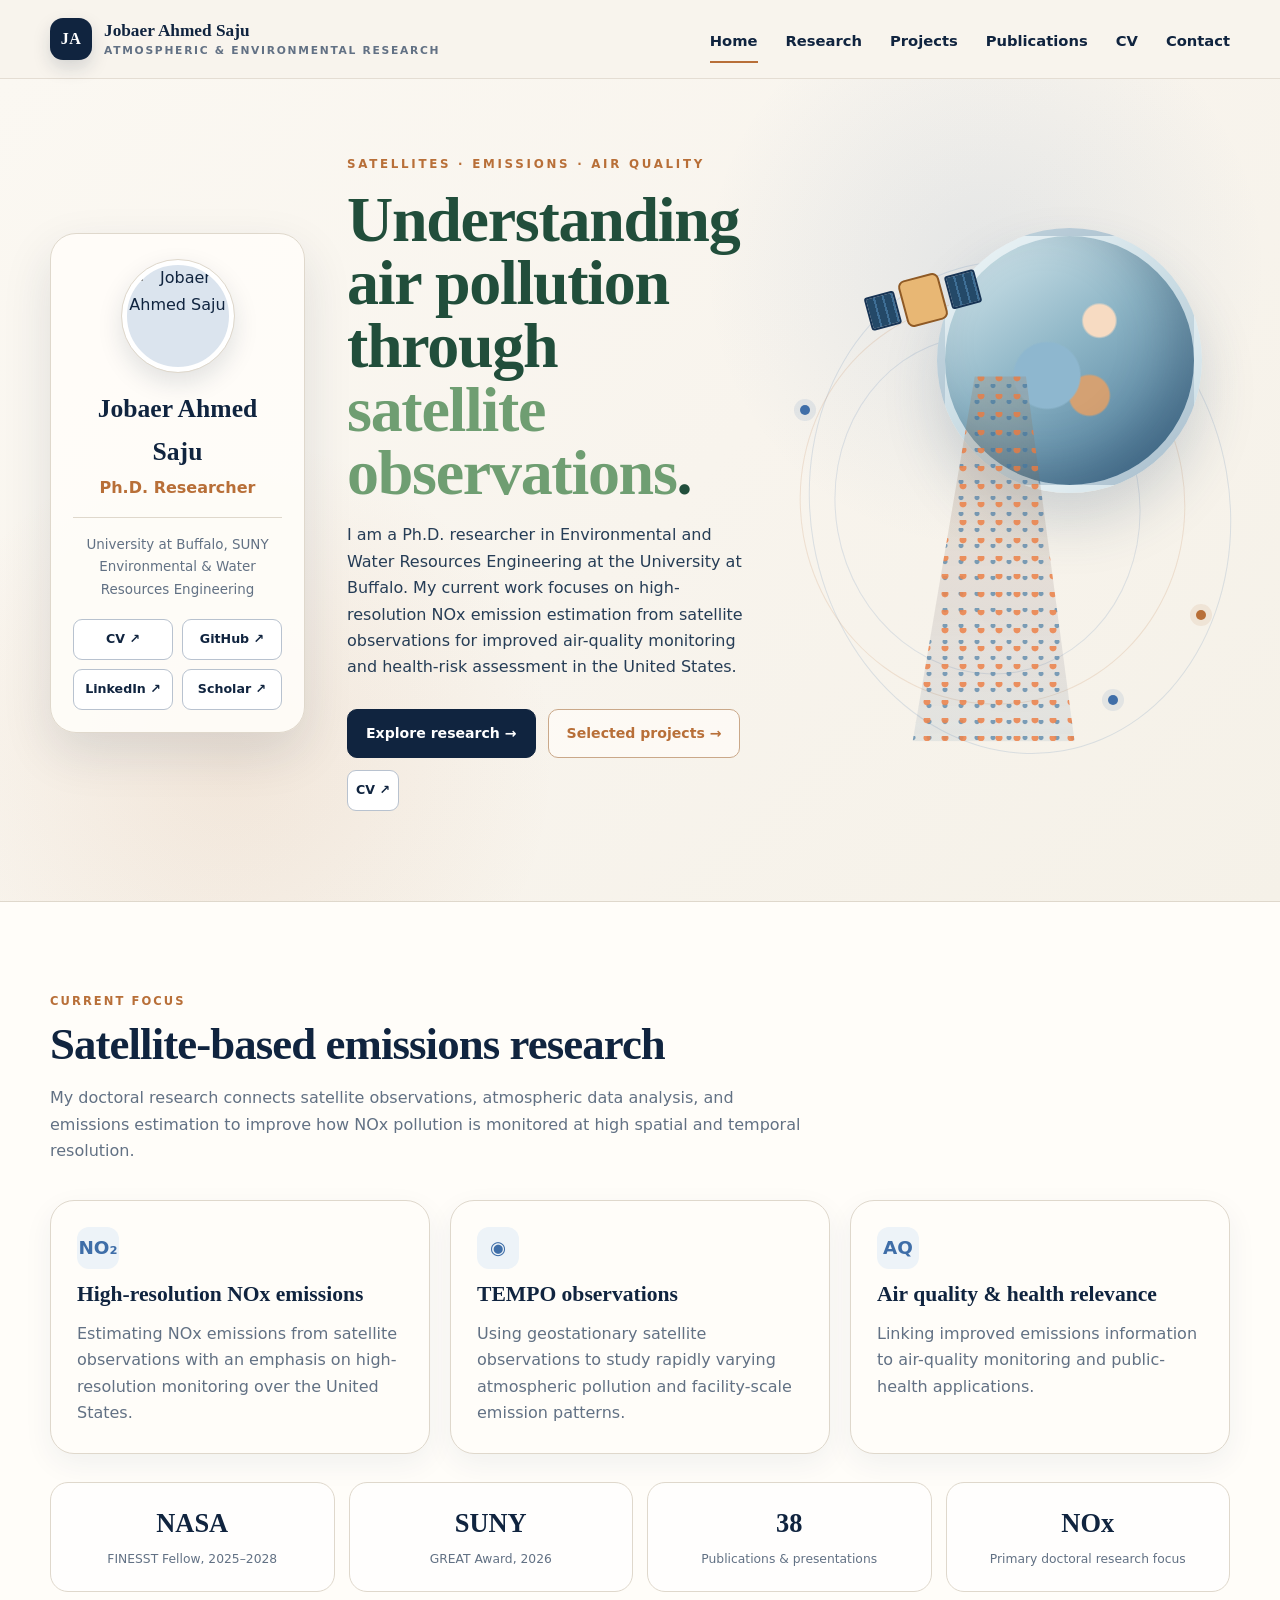
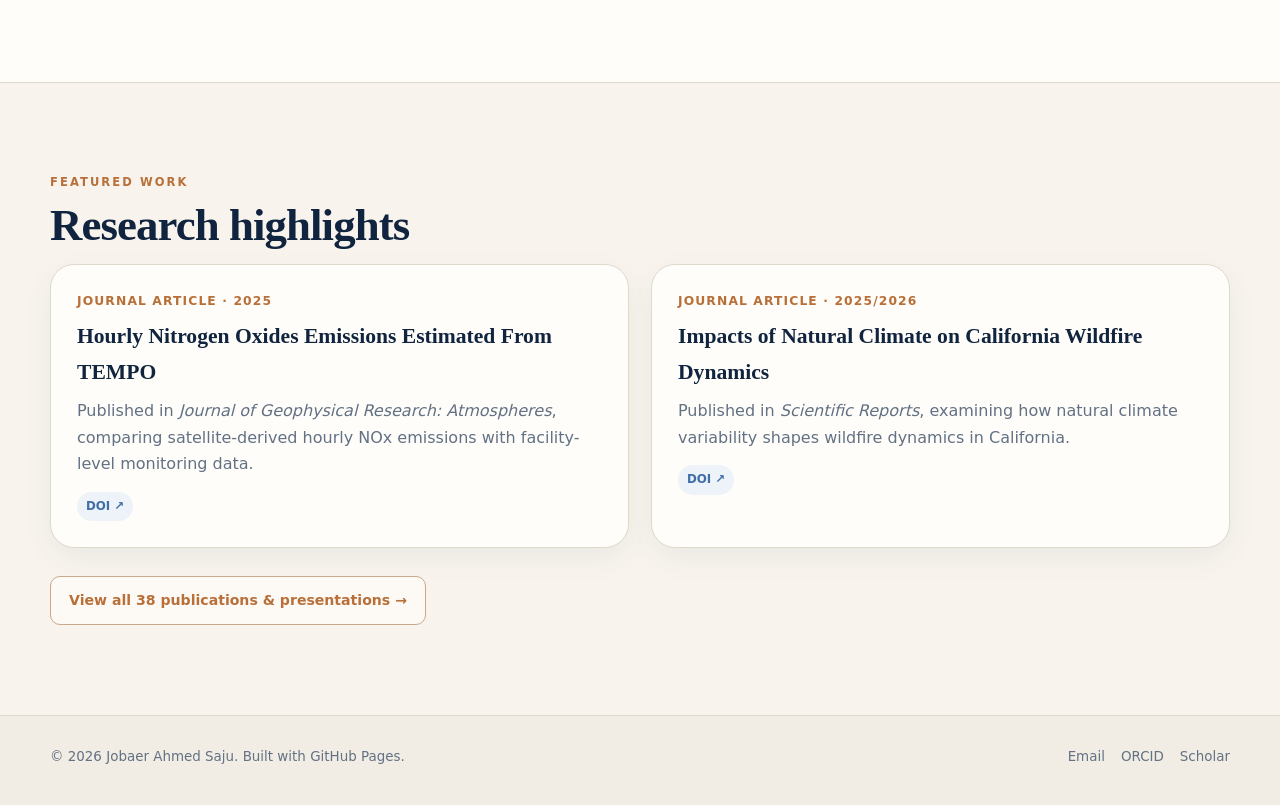
==== commit 9f470e31: "updated" ====
--- a/index.html
+++ b/index.html
@@ -1,23 +1,20 @@
 <!doctype html>
 <html lang="en">
 <head>
-<meta charset="utf-8">
-<meta name="viewport" content="width=device-width, initial-scale=1">
-<meta name="description" content="Jobaer Ahmed Saju is a Ph.D. researcher at the University at Buffalo studying satellite-based NOx emissions estimation and air quality.">
-<title>Jobaer Ahmed Saju</title>
-<link rel="preconnect" href="https://fonts.googleapis.com">
-<link rel="preconnect" href="https://fonts.gstatic.com" crossorigin>
-<link href="https://fonts.googleapis.com/css2?family=Source+Serif+4:opsz,wght@8..60,500;8..60,600;8..60,700&family=IBM+Plex+Sans:wght@400;500;600&family=IBM+Plex+Mono:wght@400;500&display=swap" rel="stylesheet">
-<link rel="stylesheet" href="assets/css/style.css">
+  <meta charset="utf-8">
+  <meta name="viewport" content="width=device-width, initial-scale=1">
+  <meta name="description" content="Academic website of Jobaer Ahmed Saju, Ph.D. researcher at the University at Buffalo working on satellite-based air-quality and NOx emissions estimation.">
+  <title>Jobaer Ahmed Saju | Atmospheric Research</title>
+  <link rel="stylesheet" href="assets/css/style.css">
 </head>
 <body>
 <header class="site-header">
   <div class="container nav-wrap">
-    <a class="brand" href="index.html">
-      <span class="brand-mark">JAS</span>
-      <span class="brand-copy"><strong>Jobaer Ahmed Saju</strong></span>
+    <a class="brand" href="index.html" aria-label="Home">
+      <span class="brand-mark">JA</span>
+      <span class="brand-copy"><strong>Jobaer Ahmed Saju</strong><small>Atmospheric & Environmental Research</small></span>
     </a>
-    <button class="menu-btn" aria-label="Toggle navigation" aria-expanded="false">&#9776;</button>
+    <button class="menu-btn" aria-label="Toggle navigation" aria-expanded="false">☰</button>
     <nav class="nav-links" aria-label="Primary navigation">
       <a href="index.html">Home</a><a href="research.html">Research</a><a href="projects.html">Projects</a><a href="publications.html">Publications</a><a href="cv.html">CV</a><a href="contact.html">Contact</a>
     </nav>
@@ -25,636 +22,77 @@
 </header>
 
 <main>
+  <section class="hero">
+    <div class="container hero-grid">
+      <aside class="profile-card reveal">
+        <img class="avatar" src="https://github.com/jobaerahmedsaju.png" alt="Jobaer Ahmed Saju">
+        <h2>Jobaer Ahmed Saju</h2>
+        <div class="profile-role">Ph.D. Researcher</div>
+        <div class="profile-affiliation">University at Buffalo, SUNY<br>Environmental & Water Resources Engineering</div>
+        <div class="profile-actions">
+          <a class="small-btn" href="cv.html">CV ↗</a>
+          <a class="small-btn" href="https://github.com/jobaerahmedsaju" target="_blank" rel="noopener">GitHub ↗</a>
+          <a class="small-btn" href="https://www.linkedin.com/in/jobaerahmed/" target="_blank" rel="noopener">LinkedIn ↗</a>
+          <a class="small-btn" href="https://scholar.google.com/citations?user=4zlqLX0AAAAJ" target="_blank" rel="noopener">Scholar ↗</a>
+        </div>
+      </aside>
 
-<section class="hero">
-  <div class="container hero-grid">
-    <div class="hero-copy">
-      <div class="hero-kicker">Ph.D. Researcher &mdash; Environmental &amp; Water Resources Engineering</div>
-      <h1>Estimating NOx emissions from satellite observations.</h1>
-      <p>I'm a Ph.D. researcher at the University at Buffalo, working with Prof. Kang Sun on physics-based methods for turning satellite column measurements &mdash; TROPOMI, TEMPO &mdash; into high-resolution NOx emission estimates.</p>
-      <p>The goal is finer-grained air-quality monitoring: seeing emissions change hour to hour and street to street, not just city to city.</p>
-      <div class="hero-buttons">
-        <a class="btn primary" href="research.html">Read about the research</a>
-        <a class="btn secondary" href="Jobaer_Ahmed_Saju_CV.pdf" target="_blank" rel="noopener">Download CV (PDF)</a>
+      <div class="hero-copy reveal">
+        <div class="eyebrow">Satellites · Emissions · Air Quality</div>
+        <h1>Understanding air pollution through <span class="accent">satellite observations</span>.</h1>
+        <p>I am a Ph.D. researcher in Environmental and Water Resources Engineering at the University at Buffalo. My current work focuses on high-resolution NOx emission estimation from satellite observations for improved air-quality monitoring and health-risk assessment in the United States.</p>
+        <div class="hero-buttons">
+          <a class="btn primary" href="research.html">Explore research →</a>
+          <a class="btn secondary" href="projects.html">Selected projects →</a>
+          <a class="small-btn" href="Jobaer_Ahmed_Saju_CV.pdf" target="_blank" rel="noopener">CV ↗</a>
+        </div>
       </div>
-      <div class="hero-links">
-        <a href="https://scholar.google.com/citations?user=4zlqLX0AAAAJ" target="_blank" rel="noopener">Google Scholar</a>
-        <a href="https://orcid.org/0000-0002-6358-8871" target="_blank" rel="noopener">ORCID</a>
-        <a href="https://www.researchgate.net/profile/Jobaer-Saju" target="_blank" rel="noopener">ResearchGate</a>
-        <a href="https://github.com/jobaerahmedsaju" target="_blank" rel="noopener">GitHub</a>
-        <a href="https://www.linkedin.com/in/jobaerahmed/" target="_blank" rel="noopener">LinkedIn</a>
+
+      <div class="hero-visual reveal" aria-hidden="true">
+        <div class="orbit"></div><div class="orbit o2"></div><div class="orbit o3"></div>
+        <div class="earth"></div>
+        <div class="satellite"><div class="sat-panel"></div><div class="sat-body"></div><div class="sat-panel"></div></div>
+        <div class="plume"></div>
+        <div class="data-dot d1"></div><div class="data-dot d2"></div><div class="data-dot d3"></div>
       </div>
     </div>
+  </section>
 
-    <div class="panel" aria-hidden="true">
-      <div class="panel-head">
-        <div class="name">TEMPO L2 NO&#8322;<br>Northeastern U.S.</div>
-        <div class="stamp">2025&#8209;08&#8209;14<br>14:32 UTC</div>
+  <section class="section alt">
+    <div class="container">
+      <div class="section-kicker">Current focus</div>
+      <h2 class="section-title">Satellite-based emissions research</h2>
+      <p class="section-lead">My doctoral research connects satellite observations, atmospheric data analysis, and emissions estimation to improve how NOx pollution is monitored at high spatial and temporal resolution.</p>
+      <div class="grid-3">
+        <article class="card reveal"><div class="icon">NO₂</div><h3>High-resolution NOx emissions</h3><p>Estimating NOx emissions from satellite observations with an emphasis on high-resolution monitoring over the United States.</p></article>
+        <article class="card reveal"><div class="icon">◉</div><h3>TEMPO observations</h3><p>Using geostationary satellite observations to study rapidly varying atmospheric pollution and facility-scale emission patterns.</p></article>
+        <article class="card reveal"><div class="icon">AQ</div><h3>Air quality & health relevance</h3><p>Linking improved emissions information to air-quality monitoring and public-health applications.</p></article>
       </div>
-      <div class="panel-viz">
-        <div class="panel-scan"></div>
-        <svg viewBox="0 0 420 240" xmlns="http://www.w3.org/2000/svg" role="img" aria-label="Stylized NO2 column density visualization over the northeastern United States, with elevated concentrations near New York City and Buffalo">
-<rect x="0.0" y="0.0" width="14.00" height="14.12" fill="#0e3e59"/>
-<rect x="14.0" y="0.0" width="14.00" height="14.12" fill="#0e3b57"/>
-<rect x="28.0" y="0.0" width="14.00" height="14.12" fill="#0f425c"/>
-<rect x="42.0" y="0.0" width="14.00" height="14.12" fill="#0e3a56"/>
-<rect x="56.0" y="0.0" width="14.00" height="14.12" fill="#0f405b"/>
-<rect x="70.0" y="0.0" width="14.00" height="14.12" fill="#0e3e59"/>
-<rect x="84.0" y="0.0" width="14.00" height="14.12" fill="#0e3a56"/>
-<rect x="98.0" y="0.0" width="14.00" height="14.12" fill="#0f405b"/>
-<rect x="112.0" y="0.0" width="14.00" height="14.12" fill="#0e3a56"/>
-<rect x="126.0" y="0.0" width="14.00" height="14.12" fill="#0f3f5a"/>
-<rect x="140.0" y="0.0" width="14.00" height="14.12" fill="#0e3a56"/>
-<rect x="154.0" y="0.0" width="14.00" height="14.12" fill="#0e3b56"/>
-<rect x="168.0" y="0.0" width="14.00" height="14.12" fill="#0f3f5a"/>
-<rect x="182.0" y="0.0" width="14.00" height="14.12" fill="#10445e"/>
-<rect x="196.0" y="0.0" width="14.00" height="14.12" fill="#0e3b57"/>
-<rect x="210.0" y="0.0" width="14.00" height="14.12" fill="#0e3c58"/>
-<rect x="224.0" y="0.0" width="14.00" height="14.12" fill="#0f425c"/>
-<rect x="238.0" y="0.0" width="14.00" height="14.12" fill="#10465f"/>
-<rect x="252.0" y="0.0" width="14.00" height="14.12" fill="#0f415b"/>
-<rect x="266.0" y="0.0" width="14.00" height="14.12" fill="#0f3e5a"/>
-<rect x="280.0" y="0.0" width="14.00" height="14.12" fill="#104660"/>
-<rect x="294.0" y="0.0" width="14.00" height="14.12" fill="#0e3a56"/>
-<rect x="308.0" y="0.0" width="14.00" height="14.12" fill="#10455f"/>
-<rect x="322.0" y="0.0" width="14.00" height="14.12" fill="#0e3d58"/>
-<rect x="336.0" y="0.0" width="14.00" height="14.12" fill="#0e3b57"/>
-<rect x="350.0" y="0.0" width="14.00" height="14.12" fill="#0e3b57"/>
-<rect x="364.0" y="0.0" width="14.00" height="14.12" fill="#0e3d59"/>
-<rect x="378.0" y="0.0" width="14.00" height="14.12" fill="#10445e"/>
-<rect x="392.0" y="0.0" width="14.00" height="14.12" fill="#0e3c57"/>
-<rect x="406.0" y="0.0" width="14.00" height="14.12" fill="#0f415c"/>
-<rect x="0.0" y="14.1" width="14.00" height="14.12" fill="#0f415c"/>
-<rect x="14.0" y="14.1" width="14.00" height="14.12" fill="#0e3e59"/>
-<rect x="28.0" y="14.1" width="14.00" height="14.12" fill="#0f405b"/>
-<rect x="42.0" y="14.1" width="14.00" height="14.12" fill="#0d3a56"/>
-<rect x="56.0" y="14.1" width="14.00" height="14.12" fill="#0e3a56"/>
-<rect x="70.0" y="14.1" width="14.00" height="14.12" fill="#0e3c57"/>
-<rect x="84.0" y="14.1" width="14.00" height="14.12" fill="#0f425d"/>
-<rect x="98.0" y="14.1" width="14.00" height="14.12" fill="#0f3f5a"/>
-<rect x="112.0" y="14.1" width="14.00" height="14.12" fill="#0e3e59"/>
-<rect x="126.0" y="14.1" width="14.00" height="14.12" fill="#0f415c"/>
-<rect x="140.0" y="14.1" width="14.00" height="14.12" fill="#0f405a"/>
-<rect x="154.0" y="14.1" width="14.00" height="14.12" fill="#0e3d59"/>
-<rect x="168.0" y="14.1" width="14.00" height="14.12" fill="#10445e"/>
-<rect x="182.0" y="14.1" width="14.00" height="14.12" fill="#0f425d"/>
-<rect x="196.0" y="14.1" width="14.00" height="14.12" fill="#0e3c58"/>
-<rect x="210.0" y="14.1" width="14.00" height="14.12" fill="#0f415b"/>
-<rect x="224.0" y="14.1" width="14.00" height="14.12" fill="#0f405b"/>
-<rect x="238.0" y="14.1" width="14.00" height="14.12" fill="#10445f"/>
-<rect x="252.0" y="14.1" width="14.00" height="14.12" fill="#0f435d"/>
-<rect x="266.0" y="14.1" width="14.00" height="14.12" fill="#0e3d58"/>
-<rect x="280.0" y="14.1" width="14.00" height="14.12" fill="#104660"/>
-<rect x="294.0" y="14.1" width="14.00" height="14.12" fill="#0e3b56"/>
-<rect x="308.0" y="14.1" width="14.00" height="14.12" fill="#0f3e59"/>
-<rect x="322.0" y="14.1" width="14.00" height="14.12" fill="#0f435d"/>
-<rect x="336.0" y="14.1" width="14.00" height="14.12" fill="#0e3b57"/>
-<rect x="350.0" y="14.1" width="14.00" height="14.12" fill="#0f3f5a"/>
-<rect x="364.0" y="14.1" width="14.00" height="14.12" fill="#0d3955"/>
-<rect x="378.0" y="14.1" width="14.00" height="14.12" fill="#0f425c"/>
-<rect x="392.0" y="14.1" width="14.00" height="14.12" fill="#0f435d"/>
-<rect x="406.0" y="14.1" width="14.00" height="14.12" fill="#0f405b"/>
-<rect x="0.0" y="28.2" width="14.00" height="14.12" fill="#10445e"/>
-<rect x="14.0" y="28.2" width="14.00" height="14.12" fill="#0e3d58"/>
-<rect x="28.0" y="28.2" width="14.00" height="14.12" fill="#0f425c"/>
-<rect x="42.0" y="28.2" width="14.00" height="14.12" fill="#0f415c"/>
-<rect x="56.0" y="28.2" width="14.00" height="14.12" fill="#0f425d"/>
-<rect x="70.0" y="28.2" width="14.00" height="14.12" fill="#0f425d"/>
-<rect x="84.0" y="28.2" width="14.00" height="14.12" fill="#114962"/>
-<rect x="98.0" y="28.2" width="14.00" height="14.12" fill="#124c65"/>
-<rect x="112.0" y="28.2" width="14.00" height="14.12" fill="#104761"/>
-<rect x="126.0" y="28.2" width="14.00" height="14.12" fill="#114a63"/>
-<rect x="140.0" y="28.2" width="14.00" height="14.12" fill="#0f415c"/>
-<rect x="154.0" y="28.2" width="14.00" height="14.12" fill="#114861"/>
-<rect x="168.0" y="28.2" width="14.00" height="14.12" fill="#10455f"/>
-<rect x="182.0" y="28.2" width="14.00" height="14.12" fill="#114862"/>
-<rect x="196.0" y="28.2" width="14.00" height="14.12" fill="#10455f"/>
-<rect x="210.0" y="28.2" width="14.00" height="14.12" fill="#0e3e59"/>
-<rect x="224.0" y="28.2" width="14.00" height="14.12" fill="#0f3f5a"/>
-<rect x="238.0" y="28.2" width="14.00" height="14.12" fill="#10435d"/>
-<rect x="252.0" y="28.2" width="14.00" height="14.12" fill="#0e3b57"/>
-<rect x="266.0" y="28.2" width="14.00" height="14.12" fill="#0f415b"/>
-<rect x="280.0" y="28.2" width="14.00" height="14.12" fill="#0e3c58"/>
-<rect x="294.0" y="28.2" width="14.00" height="14.12" fill="#0e3b57"/>
-<rect x="308.0" y="28.2" width="14.00" height="14.12" fill="#0e3a56"/>
-<rect x="322.0" y="28.2" width="14.00" height="14.12" fill="#10435d"/>
-<rect x="336.0" y="28.2" width="14.00" height="14.12" fill="#0e3b56"/>
-<rect x="350.0" y="28.2" width="14.00" height="14.12" fill="#0e3c57"/>
-<rect x="364.0" y="28.2" width="14.00" height="14.12" fill="#0e3e59"/>
-<rect x="378.0" y="28.2" width="14.00" height="14.12" fill="#10445e"/>
-<rect x="392.0" y="28.2" width="14.00" height="14.12" fill="#0d3a55"/>
-<rect x="406.0" y="28.2" width="14.00" height="14.12" fill="#0e3e59"/>
-<rect x="0.0" y="42.4" width="14.00" height="14.12" fill="#0f3f5a"/>
-<rect x="14.0" y="42.4" width="14.00" height="14.12" fill="#10445e"/>
-<rect x="28.0" y="42.4" width="14.00" height="14.12" fill="#10455f"/>
-<rect x="42.0" y="42.4" width="14.00" height="14.12" fill="#114862"/>
-<rect x="56.0" y="42.4" width="14.00" height="14.12" fill="#104660"/>
-<rect x="70.0" y="42.4" width="14.00" height="14.12" fill="#124f67"/>
-<rect x="84.0" y="42.4" width="14.00" height="14.12" fill="#14576e"/>
-<rect x="98.0" y="42.4" width="14.00" height="14.12" fill="#1c6971"/>
-<rect x="112.0" y="42.4" width="14.00" height="14.12" fill="#217071"/>
-<rect x="126.0" y="42.4" width="14.00" height="14.12" fill="#196471"/>
-<rect x="140.0" y="42.4" width="14.00" height="14.12" fill="#165e72"/>
-<rect x="154.0" y="42.4" width="14.00" height="14.12" fill="#14576e"/>
-<rect x="168.0" y="42.4" width="14.00" height="14.12" fill="#124f67"/>
-<rect x="182.0" y="42.4" width="14.00" height="14.12" fill="#124d65"/>
-<rect x="196.0" y="42.4" width="14.00" height="14.12" fill="#114b64"/>
-<rect x="210.0" y="42.4" width="14.00" height="14.12" fill="#104660"/>
-<rect x="224.0" y="42.4" width="14.00" height="14.12" fill="#10445e"/>
-<rect x="238.0" y="42.4" width="14.00" height="14.12" fill="#114a63"/>
-<rect x="252.0" y="42.4" width="14.00" height="14.12" fill="#114a63"/>
-<rect x="266.0" y="42.4" width="14.00" height="14.12" fill="#124c65"/>
-<rect x="280.0" y="42.4" width="14.00" height="14.12" fill="#125068"/>
-<rect x="294.0" y="42.4" width="14.00" height="14.12" fill="#114a63"/>
-<rect x="308.0" y="42.4" width="14.00" height="14.12" fill="#10455f"/>
-<rect x="322.0" y="42.4" width="14.00" height="14.12" fill="#10445f"/>
-<rect x="336.0" y="42.4" width="14.00" height="14.12" fill="#10445e"/>
-<rect x="350.0" y="42.4" width="14.00" height="14.12" fill="#0e3a56"/>
-<rect x="364.0" y="42.4" width="14.00" height="14.12" fill="#10445f"/>
-<rect x="378.0" y="42.4" width="14.00" height="14.12" fill="#0f435d"/>
-<rect x="392.0" y="42.4" width="14.00" height="14.12" fill="#10445e"/>
-<rect x="406.0" y="42.4" width="14.00" height="14.12" fill="#0f425d"/>
-<rect x="0.0" y="56.5" width="14.00" height="14.12" fill="#0e3d59"/>
-<rect x="14.0" y="56.5" width="14.00" height="14.12" fill="#0f3f5a"/>
-<rect x="28.0" y="56.5" width="14.00" height="14.12" fill="#0e3e59"/>
-<rect x="42.0" y="56.5" width="14.00" height="14.12" fill="#114b64"/>
-<rect x="56.0" y="56.5" width="14.00" height="14.12" fill="#124f67"/>
-<rect x="70.0" y="56.5" width="14.00" height="14.12" fill="#176072"/>
-<rect x="84.0" y="56.5" width="14.00" height="14.12" fill="#267b70"/>
-<rect x="98.0" y="56.5" width="14.00" height="14.12" fill="#478e67"/>
-<rect x="112.0" y="56.5" width="14.00" height="14.12" fill="#809853"/>
-<rect x="126.0" y="56.5" width="14.00" height="14.12" fill="#749657"/>
-<rect x="140.0" y="56.5" width="14.00" height="14.12" fill="#488e67"/>
-<rect x="154.0" y="56.5" width="14.00" height="14.12" fill="#298070"/>
-<rect x="168.0" y="56.5" width="14.00" height="14.12" fill="#1e6c71"/>
-<rect x="182.0" y="56.5" width="14.00" height="14.12" fill="#1a6471"/>
-<rect x="196.0" y="56.5" width="14.00" height="14.12" fill="#155b71"/>
-<rect x="210.0" y="56.5" width="14.00" height="14.12" fill="#1e6c71"/>
-<rect x="224.0" y="56.5" width="14.00" height="14.12" fill="#207071"/>
-<rect x="238.0" y="56.5" width="14.00" height="14.12" fill="#206f71"/>
-<rect x="252.0" y="56.5" width="14.00" height="14.12" fill="#227370"/>
-<rect x="266.0" y="56.5" width="14.00" height="14.12" fill="#227271"/>
-<rect x="280.0" y="56.5" width="14.00" height="14.12" fill="#1e6b71"/>
-<rect x="294.0" y="56.5" width="14.00" height="14.12" fill="#155d72"/>
-<rect x="308.0" y="56.5" width="14.00" height="14.12" fill="#155d72"/>
-<rect x="322.0" y="56.5" width="14.00" height="14.12" fill="#14566d"/>
-<rect x="336.0" y="56.5" width="14.00" height="14.12" fill="#114862"/>
-<rect x="350.0" y="56.5" width="14.00" height="14.12" fill="#10445e"/>
-<rect x="364.0" y="56.5" width="14.00" height="14.12" fill="#0e3c57"/>
-<rect x="378.0" y="56.5" width="14.00" height="14.12" fill="#0e3a56"/>
-<rect x="392.0" y="56.5" width="14.00" height="14.12" fill="#0e3d58"/>
-<rect x="406.0" y="56.5" width="14.00" height="14.12" fill="#0e3b57"/>
-<rect x="0.0" y="70.6" width="14.00" height="14.12" fill="#0f435d"/>
-<rect x="14.0" y="70.6" width="14.00" height="14.12" fill="#0e3b57"/>
-<rect x="28.0" y="70.6" width="14.00" height="14.12" fill="#0e3d58"/>
-<rect x="42.0" y="70.6" width="14.00" height="14.12" fill="#125068"/>
-<rect x="56.0" y="70.6" width="14.00" height="14.12" fill="#14566d"/>
-<rect x="70.0" y="70.6" width="14.00" height="14.12" fill="#1a6471"/>
-<rect x="84.0" y="70.6" width="14.00" height="14.12" fill="#2c856f"/>
-<rect x="98.0" y="70.6" width="14.00" height="14.12" fill="#569161"/>
-<rect x="112.0" y="70.6" width="14.00" height="14.12" fill="#a79f46"/>
-<rect x="126.0" y="70.6" width="14.00" height="14.12" fill="#c6a43b"/>
-<rect x="140.0" y="70.6" width="14.00" height="14.12" fill="#9b9d4a"/>
-<rect x="154.0" y="70.6" width="14.00" height="14.12" fill="#599161"/>
-<rect x="168.0" y="70.6" width="14.00" height="14.12" fill="#2a8270"/>
-<rect x="182.0" y="70.6" width="14.00" height="14.12" fill="#2a8070"/>
-<rect x="196.0" y="70.6" width="14.00" height="14.12" fill="#2d876f"/>
-<rect x="210.0" y="70.6" width="14.00" height="14.12" fill="#859951"/>
-<rect x="224.0" y="70.6" width="14.00" height="14.12" fill="#c4a43c"/>
-<rect x="238.0" y="70.6" width="14.00" height="14.12" fill="#d57e33"/>
-<rect x="252.0" y="70.6" width="14.00" height="14.12" fill="#d67e32"/>
-<rect x="266.0" y="70.6" width="14.00" height="14.12" fill="#d18c35"/>
-<rect x="280.0" y="70.6" width="14.00" height="14.12" fill="#cc9b38"/>
-<rect x="294.0" y="70.6" width="14.00" height="14.12" fill="#8e9b4e"/>
-<rect x="308.0" y="70.6" width="14.00" height="14.12" fill="#2e886f"/>
-<rect x="322.0" y="70.6" width="14.00" height="14.12" fill="#1f6e71"/>
-<rect x="336.0" y="70.6" width="14.00" height="14.12" fill="#155b71"/>
-<rect x="350.0" y="70.6" width="14.00" height="14.12" fill="#124f67"/>
-<rect x="364.0" y="70.6" width="14.00" height="14.12" fill="#0f415c"/>
-<rect x="378.0" y="70.6" width="14.00" height="14.12" fill="#0f415c"/>
-<rect x="392.0" y="70.6" width="14.00" height="14.12" fill="#0e3d58"/>
-<rect x="406.0" y="70.6" width="14.00" height="14.12" fill="#0d3854"/>
-<rect x="0.0" y="84.7" width="14.00" height="14.12" fill="#0d3754"/>
-<rect x="14.0" y="84.7" width="14.00" height="14.12" fill="#0e3b57"/>
-<rect x="28.0" y="84.7" width="14.00" height="14.12" fill="#0e3d58"/>
-<rect x="42.0" y="84.7" width="14.00" height="14.12" fill="#104660"/>
-<rect x="56.0" y="84.7" width="14.00" height="14.12" fill="#125068"/>
-<rect x="70.0" y="84.7" width="14.00" height="14.12" fill="#13526a"/>
-<rect x="84.0" y="84.7" width="14.00" height="14.12" fill="#1b6671"/>
-<rect x="98.0" y="84.7" width="14.00" height="14.12" fill="#237470"/>
-<rect x="112.0" y="84.7" width="14.00" height="14.12" fill="#277d70"/>
-<rect x="126.0" y="84.7" width="14.00" height="14.12" fill="#247670"/>
-<rect x="140.0" y="84.7" width="14.00" height="14.12" fill="#217271"/>
-<rect x="154.0" y="84.7" width="14.00" height="14.12" fill="#217071"/>
-<rect x="168.0" y="84.7" width="14.00" height="14.12" fill="#237570"/>
-<rect x="182.0" y="84.7" width="14.00" height="14.12" fill="#2c856f"/>
-<rect x="196.0" y="84.7" width="14.00" height="14.12" fill="#939c4d"/>
-<rect x="210.0" y="84.7" width="14.00" height="14.12" fill="#d87731"/>
-<rect x="224.0" y="84.7" width="14.00" height="14.12" fill="#ca3e26"/>
-<rect x="238.0" y="84.7" width="14.00" height="14.12" fill="#ae2021"/>
-<rect x="252.0" y="84.7" width="14.00" height="14.12" fill="#a81a20"/>
-<rect x="266.0" y="84.7" width="14.00" height="14.12" fill="#a81a20"/>
-<rect x="280.0" y="84.7" width="14.00" height="14.12" fill="#d24628"/>
-<rect x="294.0" y="84.7" width="14.00" height="14.12" fill="#d87531"/>
-<rect x="308.0" y="84.7" width="14.00" height="14.12" fill="#a39e47"/>
-<rect x="322.0" y="84.7" width="14.00" height="14.12" fill="#2c856f"/>
-<rect x="336.0" y="84.7" width="14.00" height="14.12" fill="#1c6871"/>
-<rect x="350.0" y="84.7" width="14.00" height="14.12" fill="#135169"/>
-<rect x="364.0" y="84.7" width="14.00" height="14.12" fill="#10435e"/>
-<rect x="378.0" y="84.7" width="14.00" height="14.12" fill="#104660"/>
-<rect x="392.0" y="84.7" width="14.00" height="14.12" fill="#0e3d58"/>
-<rect x="406.0" y="84.7" width="14.00" height="14.12" fill="#0f425c"/>
-<rect x="0.0" y="98.8" width="14.00" height="14.12" fill="#10435d"/>
-<rect x="14.0" y="98.8" width="14.00" height="14.12" fill="#0e3c57"/>
-<rect x="28.0" y="98.8" width="14.00" height="14.12" fill="#0e3c58"/>
-<rect x="42.0" y="98.8" width="14.00" height="14.12" fill="#10445e"/>
-<rect x="56.0" y="98.8" width="14.00" height="14.12" fill="#0f435d"/>
-<rect x="70.0" y="98.8" width="14.00" height="14.12" fill="#0e3e59"/>
-<rect x="84.0" y="98.8" width="14.00" height="14.12" fill="#0f405b"/>
-<rect x="98.0" y="98.8" width="14.00" height="14.12" fill="#10445e"/>
-<rect x="112.0" y="98.8" width="14.00" height="14.12" fill="#125068"/>
-<rect x="126.0" y="98.8" width="14.00" height="14.12" fill="#135169"/>
-<rect x="140.0" y="98.8" width="14.00" height="14.12" fill="#114b64"/>
-<rect x="154.0" y="98.8" width="14.00" height="14.12" fill="#155a70"/>
-<rect x="168.0" y="98.8" width="14.00" height="14.12" fill="#1c6971"/>
-<rect x="182.0" y="98.8" width="14.00" height="14.12" fill="#267a70"/>
-<rect x="196.0" y="98.8" width="14.00" height="14.12" fill="#4f9064"/>
-<rect x="210.0" y="98.8" width="14.00" height="14.12" fill="#cba039"/>
-<rect x="224.0" y="98.8" width="14.00" height="14.12" fill="#dc6b2f"/>
-<rect x="238.0" y="98.8" width="14.00" height="14.12" fill="#d14528"/>
-<rect x="252.0" y="98.8" width="14.00" height="14.12" fill="#b02221"/>
-<rect x="266.0" y="98.8" width="14.00" height="14.12" fill="#bf3324"/>
-<rect x="280.0" y="98.8" width="14.00" height="14.12" fill="#e0552b"/>
-<rect x="294.0" y="98.8" width="14.00" height="14.12" fill="#d28834"/>
-<rect x="308.0" y="98.8" width="14.00" height="14.12" fill="#66945c"/>
-<rect x="322.0" y="98.8" width="14.00" height="14.12" fill="#298070"/>
-<rect x="336.0" y="98.8" width="14.00" height="14.12" fill="#1a6471"/>
-<rect x="350.0" y="98.8" width="14.00" height="14.12" fill="#114c64"/>
-<rect x="364.0" y="98.8" width="14.00" height="14.12" fill="#10435d"/>
-<rect x="378.0" y="98.8" width="14.00" height="14.12" fill="#0f3e59"/>
-<rect x="392.0" y="98.8" width="14.00" height="14.12" fill="#0e3b57"/>
-<rect x="406.0" y="98.8" width="14.00" height="14.12" fill="#0f3f5a"/>
-<rect x="0.0" y="112.9" width="14.00" height="14.12" fill="#0d3955"/>
-<rect x="14.0" y="112.9" width="14.00" height="14.12" fill="#0e3b57"/>
-<rect x="28.0" y="112.9" width="14.00" height="14.12" fill="#0d3854"/>
-<rect x="42.0" y="112.9" width="14.00" height="14.12" fill="#0f425c"/>
-<rect x="56.0" y="112.9" width="14.00" height="14.12" fill="#0e3b56"/>
-<rect x="70.0" y="112.9" width="14.00" height="14.12" fill="#0e3c58"/>
-<rect x="84.0" y="112.9" width="14.00" height="14.12" fill="#0f3f5a"/>
-<rect x="98.0" y="112.9" width="14.00" height="14.12" fill="#10435d"/>
-<rect x="112.0" y="112.9" width="14.00" height="14.12" fill="#0e3e59"/>
-<rect x="126.0" y="112.9" width="14.00" height="14.12" fill="#10455f"/>
-<rect x="140.0" y="112.9" width="14.00" height="14.12" fill="#0f425d"/>
-<rect x="154.0" y="112.9" width="14.00" height="14.12" fill="#104761"/>
-<rect x="168.0" y="112.9" width="14.00" height="14.12" fill="#124e66"/>
-<rect x="182.0" y="112.9" width="14.00" height="14.12" fill="#13536a"/>
-<rect x="196.0" y="112.9" width="14.00" height="14.12" fill="#1c6971"/>
-<rect x="210.0" y="112.9" width="14.00" height="14.12" fill="#267a70"/>
-<rect x="224.0" y="112.9" width="14.00" height="14.12" fill="#318a6e"/>
-<rect x="238.0" y="112.9" width="14.00" height="14.12" fill="#8e9b4e"/>
-<rect x="252.0" y="112.9" width="14.00" height="14.12" fill="#839952"/>
-<rect x="266.0" y="112.9" width="14.00" height="14.12" fill="#8a9a50"/>
-<rect x="280.0" y="112.9" width="14.00" height="14.12" fill="#719658"/>
-<rect x="294.0" y="112.9" width="14.00" height="14.12" fill="#2f8a6f"/>
-<rect x="308.0" y="112.9" width="14.00" height="14.12" fill="#217271"/>
-<rect x="322.0" y="112.9" width="14.00" height="14.12" fill="#186172"/>
-<rect x="336.0" y="112.9" width="14.00" height="14.12" fill="#13536b"/>
-<rect x="350.0" y="112.9" width="14.00" height="14.12" fill="#124c65"/>
-<rect x="364.0" y="112.9" width="14.00" height="14.12" fill="#0e3d59"/>
-<rect x="378.0" y="112.9" width="14.00" height="14.12" fill="#0f405b"/>
-<rect x="392.0" y="112.9" width="14.00" height="14.12" fill="#0e3a56"/>
-<rect x="406.0" y="112.9" width="14.00" height="14.12" fill="#0d3a56"/>
-<rect x="0.0" y="127.1" width="14.00" height="14.12" fill="#0f3f5a"/>
-<rect x="14.0" y="127.1" width="14.00" height="14.12" fill="#0e3c57"/>
-<rect x="28.0" y="127.1" width="14.00" height="14.12" fill="#0e3d58"/>
-<rect x="42.0" y="127.1" width="14.00" height="14.12" fill="#0f3f5a"/>
-<rect x="56.0" y="127.1" width="14.00" height="14.12" fill="#0f415c"/>
-<rect x="70.0" y="127.1" width="14.00" height="14.12" fill="#0e3b57"/>
-<rect x="84.0" y="127.1" width="14.00" height="14.12" fill="#0e3d59"/>
-<rect x="98.0" y="127.1" width="14.00" height="14.12" fill="#0e3c58"/>
-<rect x="112.0" y="127.1" width="14.00" height="14.12" fill="#0e3c58"/>
-<rect x="126.0" y="127.1" width="14.00" height="14.12" fill="#0f3f5a"/>
-<rect x="140.0" y="127.1" width="14.00" height="14.12" fill="#0e3d58"/>
-<rect x="154.0" y="127.1" width="14.00" height="14.12" fill="#0f405a"/>
-<rect x="168.0" y="127.1" width="14.00" height="14.12" fill="#0f415c"/>
-<rect x="182.0" y="127.1" width="14.00" height="14.12" fill="#114b64"/>
-<rect x="196.0" y="127.1" width="14.00" height="14.12" fill="#124d66"/>
-<rect x="210.0" y="127.1" width="14.00" height="14.12" fill="#14566d"/>
-<rect x="224.0" y="127.1" width="14.00" height="14.12" fill="#155c72"/>
-<rect x="238.0" y="127.1" width="14.00" height="14.12" fill="#145970"/>
-<rect x="252.0" y="127.1" width="14.00" height="14.12" fill="#196471"/>
-<rect x="266.0" y="127.1" width="14.00" height="14.12" fill="#217171"/>
-<rect x="280.0" y="127.1" width="14.00" height="14.12" fill="#247670"/>
-<rect x="294.0" y="127.1" width="14.00" height="14.12" fill="#206f71"/>
-<rect x="308.0" y="127.1" width="14.00" height="14.12" fill="#1e6c71"/>
-<rect x="322.0" y="127.1" width="14.00" height="14.12" fill="#1b6671"/>
-<rect x="336.0" y="127.1" width="14.00" height="14.12" fill="#13536a"/>
-<rect x="350.0" y="127.1" width="14.00" height="14.12" fill="#114862"/>
-<rect x="364.0" y="127.1" width="14.00" height="14.12" fill="#0e3e59"/>
-<rect x="378.0" y="127.1" width="14.00" height="14.12" fill="#0f415c"/>
-<rect x="392.0" y="127.1" width="14.00" height="14.12" fill="#0f415b"/>
-<rect x="406.0" y="127.1" width="14.00" height="14.12" fill="#0f415c"/>
-<rect x="0.0" y="141.2" width="14.00" height="14.12" fill="#0d3753"/>
-<rect x="14.0" y="141.2" width="14.00" height="14.12" fill="#0e3e59"/>
-<rect x="28.0" y="141.2" width="14.00" height="14.12" fill="#0e3e59"/>
-<rect x="42.0" y="141.2" width="14.00" height="14.12" fill="#0d3753"/>
-<rect x="56.0" y="141.2" width="14.00" height="14.12" fill="#0f405b"/>
-<rect x="70.0" y="141.2" width="14.00" height="14.12" fill="#0f425c"/>
-<rect x="84.0" y="141.2" width="14.00" height="14.12" fill="#0d3854"/>
-<rect x="98.0" y="141.2" width="14.00" height="14.12" fill="#0f415c"/>
-<rect x="112.0" y="141.2" width="14.00" height="14.12" fill="#0e3a56"/>
-<rect x="126.0" y="141.2" width="14.00" height="14.12" fill="#0e3b57"/>
-<rect x="140.0" y="141.2" width="14.00" height="14.12" fill="#0f425d"/>
-<rect x="154.0" y="141.2" width="14.00" height="14.12" fill="#0f405b"/>
-<rect x="168.0" y="141.2" width="14.00" height="14.12" fill="#0d3854"/>
-<rect x="182.0" y="141.2" width="14.00" height="14.12" fill="#0e3d58"/>
-<rect x="196.0" y="141.2" width="14.00" height="14.12" fill="#0f3f5a"/>
-<rect x="210.0" y="141.2" width="14.00" height="14.12" fill="#0e3e59"/>
-<rect x="224.0" y="141.2" width="14.00" height="14.12" fill="#0e3e59"/>
-<rect x="238.0" y="141.2" width="14.00" height="14.12" fill="#10435e"/>
-<rect x="252.0" y="141.2" width="14.00" height="14.12" fill="#125068"/>
-<rect x="266.0" y="141.2" width="14.00" height="14.12" fill="#13536b"/>
-<rect x="280.0" y="141.2" width="14.00" height="14.12" fill="#206f71"/>
-<rect x="294.0" y="141.2" width="14.00" height="14.12" fill="#2a8070"/>
-<rect x="308.0" y="141.2" width="14.00" height="14.12" fill="#2a8170"/>
-<rect x="322.0" y="141.2" width="14.00" height="14.12" fill="#277c70"/>
-<rect x="336.0" y="141.2" width="14.00" height="14.12" fill="#1d6b71"/>
-<rect x="350.0" y="141.2" width="14.00" height="14.12" fill="#13546b"/>
-<rect x="364.0" y="141.2" width="14.00" height="14.12" fill="#0f415b"/>
-<rect x="378.0" y="141.2" width="14.00" height="14.12" fill="#104660"/>
-<rect x="392.0" y="141.2" width="14.00" height="14.12" fill="#0f405b"/>
-<rect x="406.0" y="141.2" width="14.00" height="14.12" fill="#0f425c"/>
-<rect x="0.0" y="155.3" width="14.00" height="14.12" fill="#0d3652"/>
-<rect x="14.0" y="155.3" width="14.00" height="14.12" fill="#0d3854"/>
-<rect x="28.0" y="155.3" width="14.00" height="14.12" fill="#0c3552"/>
-<rect x="42.0" y="155.3" width="14.00" height="14.12" fill="#0f3f5a"/>
-<rect x="56.0" y="155.3" width="14.00" height="14.12" fill="#0d3854"/>
-<rect x="70.0" y="155.3" width="14.00" height="14.12" fill="#0d3653"/>
-<rect x="84.0" y="155.3" width="14.00" height="14.12" fill="#0e3a56"/>
-<rect x="98.0" y="155.3" width="14.00" height="14.12" fill="#0f405b"/>
-<rect x="112.0" y="155.3" width="14.00" height="14.12" fill="#0f3f5a"/>
-<rect x="126.0" y="155.3" width="14.00" height="14.12" fill="#0d3854"/>
-<rect x="140.0" y="155.3" width="14.00" height="14.12" fill="#0d3653"/>
-<rect x="154.0" y="155.3" width="14.00" height="14.12" fill="#0f415b"/>
-<rect x="168.0" y="155.3" width="14.00" height="14.12" fill="#0e3c58"/>
-<rect x="182.0" y="155.3" width="14.00" height="14.12" fill="#0e3e59"/>
-<rect x="196.0" y="155.3" width="14.00" height="14.12" fill="#0d3653"/>
-<rect x="210.0" y="155.3" width="14.00" height="14.12" fill="#0d3652"/>
-<rect x="224.0" y="155.3" width="14.00" height="14.12" fill="#0f3f5a"/>
-<rect x="238.0" y="155.3" width="14.00" height="14.12" fill="#0e3d58"/>
-<rect x="252.0" y="155.3" width="14.00" height="14.12" fill="#0e3c58"/>
-<rect x="266.0" y="155.3" width="14.00" height="14.12" fill="#124f67"/>
-<rect x="280.0" y="155.3" width="14.00" height="14.12" fill="#14556d"/>
-<rect x="294.0" y="155.3" width="14.00" height="14.12" fill="#196272"/>
-<rect x="308.0" y="155.3" width="14.00" height="14.12" fill="#155c72"/>
-<rect x="322.0" y="155.3" width="14.00" height="14.12" fill="#196372"/>
-<rect x="336.0" y="155.3" width="14.00" height="14.12" fill="#124d66"/>
-<rect x="350.0" y="155.3" width="14.00" height="14.12" fill="#124d66"/>
-<rect x="364.0" y="155.3" width="14.00" height="14.12" fill="#0f415b"/>
-<rect x="378.0" y="155.3" width="14.00" height="14.12" fill="#0e3b57"/>
-<rect x="392.0" y="155.3" width="14.00" height="14.12" fill="#0e3c58"/>
-<rect x="406.0" y="155.3" width="14.00" height="14.12" fill="#0f415b"/>
-<rect x="0.0" y="169.4" width="14.00" height="14.12" fill="#0d3854"/>
-<rect x="14.0" y="169.4" width="14.00" height="14.12" fill="#0d3652"/>
-<rect x="28.0" y="169.4" width="14.00" height="14.12" fill="#0e3b57"/>
-<rect x="42.0" y="169.4" width="14.00" height="14.12" fill="#0d3753"/>
-<rect x="56.0" y="169.4" width="14.00" height="14.12" fill="#0d3552"/>
-<rect x="70.0" y="169.4" width="14.00" height="14.12" fill="#0d3653"/>
-<rect x="84.0" y="169.4" width="14.00" height="14.12" fill="#0c3551"/>
-<rect x="98.0" y="169.4" width="14.00" height="14.12" fill="#0d3753"/>
-<rect x="112.0" y="169.4" width="14.00" height="14.12" fill="#0d3854"/>
-<rect x="126.0" y="169.4" width="14.00" height="14.12" fill="#0d3854"/>
-<rect x="140.0" y="169.4" width="14.00" height="14.12" fill="#0e3e59"/>
-<rect x="154.0" y="169.4" width="14.00" height="14.12" fill="#0d3854"/>
-<rect x="168.0" y="169.4" width="14.00" height="14.12" fill="#0e3b56"/>
-<rect x="182.0" y="169.4" width="14.00" height="14.12" fill="#0d3653"/>
-<rect x="196.0" y="169.4" width="14.00" height="14.12" fill="#0d3955"/>
-<rect x="210.0" y="169.4" width="14.00" height="14.12" fill="#0c3451"/>
-<rect x="224.0" y="169.4" width="14.00" height="14.12" fill="#0d3754"/>
-<rect x="238.0" y="169.4" width="14.00" height="14.12" fill="#0c3551"/>
-<rect x="252.0" y="169.4" width="14.00" height="14.12" fill="#0f3f5a"/>
-<rect x="266.0" y="169.4" width="14.00" height="14.12" fill="#0e3e59"/>
-<rect x="280.0" y="169.4" width="14.00" height="14.12" fill="#0e3b56"/>
-<rect x="294.0" y="169.4" width="14.00" height="14.12" fill="#0f405b"/>
-<rect x="308.0" y="169.4" width="14.00" height="14.12" fill="#104760"/>
-<rect x="322.0" y="169.4" width="14.00" height="14.12" fill="#0e3b57"/>
-<rect x="336.0" y="169.4" width="14.00" height="14.12" fill="#0f435d"/>
-<rect x="350.0" y="169.4" width="14.00" height="14.12" fill="#0e3c58"/>
-<rect x="364.0" y="169.4" width="14.00" height="14.12" fill="#0e3c57"/>
-<rect x="378.0" y="169.4" width="14.00" height="14.12" fill="#0f3f5a"/>
-<rect x="392.0" y="169.4" width="14.00" height="14.12" fill="#0d3955"/>
-<rect x="406.0" y="169.4" width="14.00" height="14.12" fill="#0e3b56"/>
-<rect x="0.0" y="183.5" width="14.00" height="14.12" fill="#0e3d58"/>
-<rect x="14.0" y="183.5" width="14.00" height="14.12" fill="#0f405b"/>
-<rect x="28.0" y="183.5" width="14.00" height="14.12" fill="#0d3854"/>
-<rect x="42.0" y="183.5" width="14.00" height="14.12" fill="#0f3e5a"/>
-<rect x="56.0" y="183.5" width="14.00" height="14.12" fill="#0e3d58"/>
-<rect x="70.0" y="183.5" width="14.00" height="14.12" fill="#0e3c57"/>
-<rect x="84.0" y="183.5" width="14.00" height="14.12" fill="#0d3955"/>
-<rect x="98.0" y="183.5" width="14.00" height="14.12" fill="#0d3854"/>
-<rect x="112.0" y="183.5" width="14.00" height="14.12" fill="#0c3451"/>
-<rect x="126.0" y="183.5" width="14.00" height="14.12" fill="#0d3552"/>
-<rect x="140.0" y="183.5" width="14.00" height="14.12" fill="#0c3551"/>
-<rect x="154.0" y="183.5" width="14.00" height="14.12" fill="#0e3d59"/>
-<rect x="168.0" y="183.5" width="14.00" height="14.12" fill="#0d3753"/>
-<rect x="182.0" y="183.5" width="14.00" height="14.12" fill="#0d3652"/>
-<rect x="196.0" y="183.5" width="14.00" height="14.12" fill="#0c3551"/>
-<rect x="210.0" y="183.5" width="14.00" height="14.12" fill="#0f3f5a"/>
-<rect x="224.0" y="183.5" width="14.00" height="14.12" fill="#0f3f5a"/>
-<rect x="238.0" y="183.5" width="14.00" height="14.12" fill="#0e3c58"/>
-<rect x="252.0" y="183.5" width="14.00" height="14.12" fill="#0d3754"/>
-<rect x="266.0" y="183.5" width="14.00" height="14.12" fill="#0d3753"/>
-<rect x="280.0" y="183.5" width="14.00" height="14.12" fill="#0d3854"/>
-<rect x="294.0" y="183.5" width="14.00" height="14.12" fill="#0e3a56"/>
-<rect x="308.0" y="183.5" width="14.00" height="14.12" fill="#0d3652"/>
-<rect x="322.0" y="183.5" width="14.00" height="14.12" fill="#0d3a56"/>
-<rect x="336.0" y="183.5" width="14.00" height="14.12" fill="#0d3754"/>
-<rect x="350.0" y="183.5" width="14.00" height="14.12" fill="#0f405b"/>
-<rect x="364.0" y="183.5" width="14.00" height="14.12" fill="#0f405b"/>
-<rect x="378.0" y="183.5" width="14.00" height="14.12" fill="#0e3b56"/>
-<rect x="392.0" y="183.5" width="14.00" height="14.12" fill="#0d3753"/>
-<rect x="406.0" y="183.5" width="14.00" height="14.12" fill="#0f405b"/>
-<rect x="0.0" y="197.6" width="14.00" height="14.12" fill="#0d3753"/>
-<rect x="14.0" y="197.6" width="14.00" height="14.12" fill="#0d3854"/>
-<rect x="28.0" y="197.6" width="14.00" height="14.12" fill="#0c3350"/>
-<rect x="42.0" y="197.6" width="14.00" height="14.12" fill="#0d3854"/>
-<rect x="56.0" y="197.6" width="14.00" height="14.12" fill="#0d3955"/>
-<rect x="70.0" y="197.6" width="14.00" height="14.12" fill="#0d3a56"/>
-<rect x="84.0" y="197.6" width="14.00" height="14.12" fill="#0d3652"/>
-<rect x="98.0" y="197.6" width="14.00" height="14.12" fill="#0d3a56"/>
-<rect x="112.0" y="197.6" width="14.00" height="14.12" fill="#0c3350"/>
-<rect x="126.0" y="197.6" width="14.00" height="14.12" fill="#0d3753"/>
-<rect x="140.0" y="197.6" width="14.00" height="14.12" fill="#0c3451"/>
-<rect x="154.0" y="197.6" width="14.00" height="14.12" fill="#0d3854"/>
-<rect x="168.0" y="197.6" width="14.00" height="14.12" fill="#0c3451"/>
-<rect x="182.0" y="197.6" width="14.00" height="14.12" fill="#0c3350"/>
-<rect x="196.0" y="197.6" width="14.00" height="14.12" fill="#0d3753"/>
-<rect x="210.0" y="197.6" width="14.00" height="14.12" fill="#0d3653"/>
-<rect x="224.0" y="197.6" width="14.00" height="14.12" fill="#0e3b56"/>
-<rect x="238.0" y="197.6" width="14.00" height="14.12" fill="#0e3a56"/>
-<rect x="252.0" y="197.6" width="14.00" height="14.12" fill="#0e3d58"/>
-<rect x="266.0" y="197.6" width="14.00" height="14.12" fill="#0e3c57"/>
-<rect x="280.0" y="197.6" width="14.00" height="14.12" fill="#0e3d58"/>
-<rect x="294.0" y="197.6" width="14.00" height="14.12" fill="#0f3f5a"/>
-<rect x="308.0" y="197.6" width="14.00" height="14.12" fill="#0d3854"/>
-<rect x="322.0" y="197.6" width="14.00" height="14.12" fill="#0d3754"/>
-<rect x="336.0" y="197.6" width="14.00" height="14.12" fill="#0f405b"/>
-<rect x="350.0" y="197.6" width="14.00" height="14.12" fill="#0c3552"/>
-<rect x="364.0" y="197.6" width="14.00" height="14.12" fill="#0e3d58"/>
-<rect x="378.0" y="197.6" width="14.00" height="14.12" fill="#0e3c57"/>
-<rect x="392.0" y="197.6" width="14.00" height="14.12" fill="#0c3451"/>
-<rect x="406.0" y="197.6" width="14.00" height="14.12" fill="#0e3e59"/>
-<rect x="0.0" y="211.8" width="14.00" height="14.12" fill="#0e3e59"/>
-<rect x="14.0" y="211.8" width="14.00" height="14.12" fill="#0e3b57"/>
-<rect x="28.0" y="211.8" width="14.00" height="14.12" fill="#0e3c58"/>
-<rect x="42.0" y="211.8" width="14.00" height="14.12" fill="#0e3d59"/>
-<rect x="56.0" y="211.8" width="14.00" height="14.12" fill="#0c3551"/>
-<rect x="70.0" y="211.8" width="14.00" height="14.12" fill="#0d3a55"/>
-<rect x="84.0" y="211.8" width="14.00" height="14.12" fill="#0d3955"/>
-<rect x="98.0" y="211.8" width="14.00" height="14.12" fill="#0e3e59"/>
-<rect x="112.0" y="211.8" width="14.00" height="14.12" fill="#0e3d58"/>
-<rect x="126.0" y="211.8" width="14.00" height="14.12" fill="#0e3e59"/>
-<rect x="140.0" y="211.8" width="14.00" height="14.12" fill="#0e3a56"/>
-<rect x="154.0" y="211.8" width="14.00" height="14.12" fill="#0e3e59"/>
-<rect x="168.0" y="211.8" width="14.00" height="14.12" fill="#0e3c57"/>
-<rect x="182.0" y="211.8" width="14.00" height="14.12" fill="#0e3c57"/>
-<rect x="196.0" y="211.8" width="14.00" height="14.12" fill="#0d3652"/>
-<rect x="210.0" y="211.8" width="14.00" height="14.12" fill="#0c3350"/>
-<rect x="224.0" y="211.8" width="14.00" height="14.12" fill="#0c3451"/>
-<rect x="238.0" y="211.8" width="14.00" height="14.12" fill="#0d3754"/>
-<rect x="252.0" y="211.8" width="14.00" height="14.12" fill="#0c3451"/>
-<rect x="266.0" y="211.8" width="14.00" height="14.12" fill="#0e3e59"/>
-<rect x="280.0" y="211.8" width="14.00" height="14.12" fill="#0e3a56"/>
-<rect x="294.0" y="211.8" width="14.00" height="14.12" fill="#0e3b57"/>
-<rect x="308.0" y="211.8" width="14.00" height="14.12" fill="#0e3b57"/>
-<rect x="322.0" y="211.8" width="14.00" height="14.12" fill="#0e3c57"/>
-<rect x="336.0" y="211.8" width="14.00" height="14.12" fill="#0d3955"/>
-<rect x="350.0" y="211.8" width="14.00" height="14.12" fill="#0c3350"/>
-<rect x="364.0" y="211.8" width="14.00" height="14.12" fill="#0e3d58"/>
-<rect x="378.0" y="211.8" width="14.00" height="14.12" fill="#0e3c58"/>
-<rect x="392.0" y="211.8" width="14.00" height="14.12" fill="#0d3955"/>
-<rect x="406.0" y="211.8" width="14.00" height="14.12" fill="#0d3a56"/>
-<rect x="0.0" y="225.9" width="14.00" height="14.12" fill="#0e3b57"/>
-<rect x="14.0" y="225.9" width="14.00" height="14.12" fill="#0c3350"/>
-<rect x="28.0" y="225.9" width="14.00" height="14.12" fill="#0e3c57"/>
-<rect x="42.0" y="225.9" width="14.00" height="14.12" fill="#0d3652"/>
-<rect x="56.0" y="225.9" width="14.00" height="14.12" fill="#0c3350"/>
-<rect x="70.0" y="225.9" width="14.00" height="14.12" fill="#0d3652"/>
-<rect x="84.0" y="225.9" width="14.00" height="14.12" fill="#0e3c57"/>
-<rect x="98.0" y="225.9" width="14.00" height="14.12" fill="#0c3552"/>
-<rect x="112.0" y="225.9" width="14.00" height="14.12" fill="#0e3c57"/>
-<rect x="126.0" y="225.9" width="14.00" height="14.12" fill="#0f3f5a"/>
-<rect x="140.0" y="225.9" width="14.00" height="14.12" fill="#0d3955"/>
-<rect x="154.0" y="225.9" width="14.00" height="14.12" fill="#0d3754"/>
-<rect x="168.0" y="225.9" width="14.00" height="14.12" fill="#0d3955"/>
-<rect x="182.0" y="225.9" width="14.00" height="14.12" fill="#0e3b57"/>
-<rect x="196.0" y="225.9" width="14.00" height="14.12" fill="#0e3c58"/>
-<rect x="210.0" y="225.9" width="14.00" height="14.12" fill="#0e3a56"/>
-<rect x="224.0" y="225.9" width="14.00" height="14.12" fill="#0e3b56"/>
-<rect x="238.0" y="225.9" width="14.00" height="14.12" fill="#0c3350"/>
-<rect x="252.0" y="225.9" width="14.00" height="14.12" fill="#0c3451"/>
-<rect x="266.0" y="225.9" width="14.00" height="14.12" fill="#0d3652"/>
-<rect x="280.0" y="225.9" width="14.00" height="14.12" fill="#0e3c57"/>
-<rect x="294.0" y="225.9" width="14.00" height="14.12" fill="#0d3653"/>
-<rect x="308.0" y="225.9" width="14.00" height="14.12" fill="#0d3a56"/>
-<rect x="322.0" y="225.9" width="14.00" height="14.12" fill="#0c3350"/>
-<rect x="336.0" y="225.9" width="14.00" height="14.12" fill="#0c3350"/>
-<rect x="350.0" y="225.9" width="14.00" height="14.12" fill="#0d3652"/>
-<rect x="364.0" y="225.9" width="14.00" height="14.12" fill="#0e3b57"/>
-<rect x="378.0" y="225.9" width="14.00" height="14.12" fill="#0e3b57"/>
-<rect x="392.0" y="225.9" width="14.00" height="14.12" fill="#0e3b57"/>
-<rect x="406.0" y="225.9" width="14.00" height="14.12" fill="#0d3653"/>
-<path class="coastline" d="M 420,10 C 390,40 400,70 372,95 C 350,115 360,150 330,175 C 305,196 300,215 270,240" />
-<g>
-  <circle class="station-ring" cx="260.4" cy="96" r="9"/>
-  <circle class="station" cx="260.4" cy="96" r="2"/>
-  <text class="station-label" x="266" y="99">NYC</text>
-</g>
-<g>
-  <circle class="station-ring" cx="126" cy="72" r="7"/>
-  <circle class="station" cx="126" cy="72" r="2"/>
-  <text class="station-label" x="132" y="75">BUF</text>
-</g>
-<g>
-  <circle class="station" cx="315" cy="149" r="1.6"/>
-</g>
-</svg>
-      </div>
-      <div class="panel-legend">
-        <div class="legend-bar"></div>
-        <div class="legend-row"><span>0</span><span>5</span><span>10</span><span>15</span><span>20</span><span>25+</span></div>
-        <div class="legend-unit">Tropospheric vertical column, &times;10&sup1;&#8309; molec cm&#8315;&sup2; &mdash; illustrative</div>
+      <div class="stats reveal">
+        <div class="stat"><strong>NASA</strong><span>FINESST Fellow, 2025–2028</span></div>
+        <div class="stat"><strong>SUNY</strong><span>GREAT Award, 2026</span></div>
+        <div class="stat"><strong>38</strong><span>Publications & presentations</span></div>
+        <div class="stat"><strong>NOx</strong><span>Primary doctoral research focus</span></div>
       </div>
     </div>
-  </div>
-</section>
+  </section>
 
-<section class="section">
-  <div class="container">
-    <div class="section-head">
-      <h2 class="section-title">Current focus</h2>
-    </div>
-    <div class="focus-list">
-      <div class="focus-item">
-        <div class="tag-code">01 &mdash; emissions</div>
-        <h3>High-resolution NOx</h3>
-        <p>A physics-based neural network that converts satellite NO&#8322; columns into hourly, facility-scale emission estimates.</p>
+  <section class="section">
+    <div class="container">
+      <div class="section-kicker">Featured work</div>
+      <h2 class="section-title">Research highlights</h2>
+      <div class="grid-2">
+        <article class="card reveal"><div class="meta">Journal article · 2025</div><h3>Hourly Nitrogen Oxides Emissions Estimated From TEMPO</h3><p>Published in <em>Journal of Geophysical Research: Atmospheres</em>, comparing satellite-derived hourly NOx emissions with facility-level monitoring data.</p><p style="margin-top:14px"><a class="tag" href="https://doi.org/10.1029/2025JD044565" target="_blank" rel="noopener">DOI ↗</a></p></article>
+        <article class="card reveal"><div class="meta">Journal article · 2025/2026</div><h3>Impacts of Natural Climate on California Wildfire Dynamics</h3><p>Published in <em>Scientific Reports</em>, examining how natural climate variability shapes wildfire dynamics in California.</p><p style="margin-top:14px"><a class="tag" href="https://doi.org/10.1038/s41598-026-59766-3" target="_blank" rel="noopener">DOI ↗</a></p></article>
       </div>
-      <div class="focus-item">
-        <div class="tag-code">02 &mdash; instrument</div>
-        <h3>TEMPO &amp; TROPOMI</h3>
-        <p>Working with geostationary (TEMPO) and low-Earth-orbit (TROPOMI/Sentinel-5P) observations to resolve emissions in time and space.</p>
-      </div>
-      <div class="focus-item">
-        <div class="tag-code">03 &mdash; application</div>
-        <h3>Air quality &amp; health</h3>
-        <p>Connecting improved emissions estimates to air-quality monitoring and public-health assessment in the United States.</p>
+      <div class="hero-buttons" style="margin-top:28px">
+        <a class="btn secondary" href="publications.html">View all 38 publications & presentations →</a>
       </div>
     </div>
-
-    <div class="stat-strip">
-      <div class="stat-cell"><span class="n">2025&#8211;28</span><span class="l">NASA FINESST Fellow</span></div>
-      <div class="stat-cell"><span class="n">$150K</span><span class="l">NASA fellowship funding</span></div>
-      <div class="stat-cell"><span class="n">38</span><span class="l">publications &amp; presentations</span></div>
-      <div class="stat-cell"><span class="n">2026</span><span class="l">SUNY GREAT Award</span></div>
-    </div>
-  </div>
-</section>
-
-<section class="section">
-  <div class="container">
-    <div class="section-head">
-      <h2 class="section-title">Recent publications</h2>
-      <a class="small-link" href="publications.html">All 38 entries</a>
-    </div>
-
-    <div class="work-row">
-      <div class="work-when">2025</div>
-      <div class="work-body">
-        <h3>Hourly Nitrogen Oxides Emissions Estimated From TEMPO and Comparison With Facility-Level Monitoring Data</h3>
-        <p>Sun, K., Saju, J. A., Nowlan, C. R., Gonz&aacute;lez Abad, G., Liu, X. &mdash; <em>Journal of Geophysical Research: Atmospheres</em>, 130(123).</p>
-        <a class="small-link" href="https://doi.org/10.1029/2025JD044565" target="_blank" rel="noopener">doi.org/10.1029/2025JD044565</a>
-      </div>
-    </div>
-    <div class="work-row">
-      <div class="work-when">2025/2026</div>
-      <div class="work-body">
-        <h3>Impacts of Natural Climate on California Wildfire Dynamics</h3>
-        <p>Ali, M. T., Bari, Q. H., Saju, J. A. &mdash; <em>Scientific Reports</em>.</p>
-        <a class="small-link" href="https://doi.org/10.1038/s41598-026-59766-3" target="_blank" rel="noopener">doi.org/10.1038/s41598-026-59766-3</a>
-      </div>
-    </div>
-  </div>
-</section>
-
+  </section>
 </main>
 
-<footer class="footer">
-  <div class="container footer-wrap">
-    <div>&copy; <span data-year></span> Jobaer Ahmed Saju &mdash; Buffalo, NY</div>
-    <div class="footer-links"><a href="mailto:jobaerahmed.ce@gmail.com">Email</a><a href="https://orcid.org/0000-0002-6358-8871" target="_blank" rel="noopener">ORCID</a><a href="https://scholar.google.com/citations?user=4zlqLX0AAAAJ" target="_blank" rel="noopener">Scholar</a></div>
-  </div>
-</footer>
+<footer class="footer"><div class="container footer-wrap"><div>© <span data-year></span> Jobaer Ahmed Saju. Built with GitHub Pages.</div><div class="footer-links"><a href="mailto:jobaerahmed.ce@gmail.com">Email</a><a href="https://orcid.org/0000-0002-6358-8871" target="_blank" rel="noopener">ORCID</a><a href="https://scholar.google.com/citations?user=4zlqLX0AAAAJ" target="_blank" rel="noopener">Scholar</a></div></div></footer>
 <script src="assets/js/main.js"></script>
 </body>
 </html>
--- a/assets/css/style.css
+++ b/assets/css/style.css
@@ -1,344 +1,267 @@
-/* ============================================================
-   Jobaer Ahmed Saju — design tokens
-   Palette grounded in real NO2 column-density colormaps and
-   weathered field-instrument paper, not a generic dark dashboard
-   or a warm-cream template.
-   ============================================================ */
-
 :root {
-  --paper: #EDF0E9;
-  --paper-2: #F6F8F2;
-  --panel: #12211E;
-  --panel-2: #1A2E2A;
-  --ink: #1A231F;
-  --ink-soft: #333E38;
-  --muted: #5B665F;
-  --muted-2: #7C877E;
-  --line: #CBD2C2;
-  --line-soft: #DEE3D6;
-  --teal: #1F6F7D;
-  --teal-dark: #164F59;
-  --orange: #D8552A;
-  --amber: #C79A3B;
-  --max: 1160px;
-  --serif: "Source Serif 4", "Iowan Old Style", Georgia, serif;
-  --sans: "IBM Plex Sans", -apple-system, BlinkMacSystemFont, "Segoe UI", sans-serif;
-  --mono: "IBM Plex Mono", ui-monospace, SFMono-Regular, Menlo, monospace;
+  --ink: #10243f;
+  --ink-2: #234466;
+  --accent: #b86f38;
+  --accent-2: #3f6ea8;
+  --paper: #f8f4ed;
+  --paper-2: #fffdf9;
+  --line: #dfd8cc;
+  --muted: #627184;
+  --shadow: 0 20px 50px rgba(25, 44, 66, 0.12);
+  --radius: 24px;
+  --max: 1180px;
 }
 
 * { box-sizing: border-box; }
 html { scroll-behavior: smooth; }
 body {
   margin: 0;
+  color: var(--ink);
   background: var(--paper);
-  color: var(--ink);
-  font-family: var(--sans);
-  line-height: 1.6;
-  font-size: 16px;
-}
-
-a { color: var(--teal-dark); text-decoration: none; }
-a:hover { text-decoration: underline; text-underline-offset: 3px; }
+  font-family: Inter, ui-sans-serif, system-ui, -apple-system, BlinkMacSystemFont, "Segoe UI", sans-serif;
+  line-height: 1.65;
+}
+
+a { color: inherit; text-decoration: none; }
+a:hover { color: var(--accent); }
 img { max-width: 100%; display: block; }
 
-.container { width: min(var(--max), calc(100% - 48px)); margin-inline: auto; }
-
-::selection { background: var(--orange); color: white; }
-
-/* ---------------- header ---------------- */
+.container { width: min(var(--max), calc(100% - 40px)); margin-inline: auto; }
 
 .site-header {
   position: sticky;
   top: 0;
   z-index: 50;
-  background: var(--paper);
-  border-bottom: 1px solid var(--line);
-}
+  background: rgba(248, 244, 237, 0.93);
+  backdrop-filter: blur(14px);
+  border-bottom: 1px solid rgba(223, 216, 204, 0.8);
+}
+
 .nav-wrap {
-  height: 72px;
+  height: 78px;
   display: flex;
   align-items: center;
   justify-content: space-between;
   gap: 24px;
 }
-.brand {
-  display: flex;
-  align-items: baseline;
-  gap: 11px;
-}
+
+.brand { display: flex; align-items: center; gap: 12px; font-weight: 800; }
 .brand-mark {
-  font-family: var(--mono);
-  font-size: .72rem;
-  font-weight: 600;
-  letter-spacing: .02em;
-  color: var(--paper);
-  background: var(--panel);
-  padding: 4px 7px;
-  border-radius: 3px;
-}
-.brand-copy strong {
-  font-family: var(--serif);
-  font-size: 1.14rem;
-  font-weight: 600;
-  color: var(--ink);
-}
-.brand-copy small {
-  display: none;
-}
+  width: 42px; height: 42px; border-radius: 13px;
+  display: grid; place-items: center;
+  color: white; background: var(--ink);
+  font-family: Georgia, "Times New Roman", serif;
+  letter-spacing: .03em;
+  box-shadow: 0 8px 18px rgba(16,36,63,.15);
+}
+.brand-copy { display: grid; line-height: 1.1; }
+.brand-copy strong { font-family: Georgia, "Times New Roman", serif; font-size: 1.08rem; }
+.brand-copy small { color: var(--muted); font-size: .67rem; letter-spacing: .16em; text-transform: uppercase; margin-top: 5px; }
+
+.nav-links { display: flex; align-items: center; gap: 28px; font-size: .92rem; font-weight: 650; }
+.nav-links a { padding: 29px 0 24px; position: relative; }
+.nav-links a::after {
+  content: ""; position: absolute; left: 0; right: 0; bottom: 15px;
+  height: 2px; background: var(--accent); transform: scaleX(0); transform-origin: center; transition: .2s;
+}
+.nav-links a:hover::after, .nav-links a.active::after { transform: scaleX(1); }
 
 .menu-btn {
-  display: none; width: 40px; height: 40px; border: 1px solid var(--line); background: var(--paper-2);
-  color: var(--ink); font-size: 1.1rem; cursor: pointer; border-radius: 3px;
-}
-
-.nav-links { display: flex; align-items: center; gap: 30px; font-size: .89rem; }
-.nav-links a {
-  padding: 26px 0 22px;
-  position: relative;
-  color: var(--ink-soft);
-  font-weight: 500;
-}
-.nav-links a::after {
-  content: ""; position: absolute; left: 0; right: 0; bottom: 13px;
-  height: 2px; background: var(--orange); transform: scaleX(0); transform-origin: left; transition: transform .18s ease;
-}
-.nav-links a:hover { text-decoration: none; color: var(--ink); }
-.nav-links a:hover::after, .nav-links a.active::after { transform: scaleX(1); }
-.nav-links a.active { color: var(--ink); }
-
-/* ---------------- buttons ---------------- */
-
-.btn {
-  display: inline-flex; align-items: center; gap: 8px;
-  padding: 11px 20px; font-family: var(--sans); font-weight: 600; font-size: .89rem;
-  border-radius: 3px; border: 1px solid var(--ink); transition: background .15s ease, color .15s ease;
-}
-.btn.primary { background: var(--ink); color: var(--paper-2); }
-.btn.primary:hover { background: var(--teal-dark); border-color: var(--teal-dark); color: white; text-decoration: none; }
-.btn.secondary { background: transparent; border-color: var(--line); color: var(--ink-soft); }
-.btn.secondary:hover { border-color: var(--ink); color: var(--ink); text-decoration: none; }
-.small-link { font-family: var(--mono); font-size: .78rem; color: var(--teal-dark); border-bottom: 1px solid var(--line); padding-bottom: 1px; }
-.small-link:hover { border-color: var(--teal-dark); text-decoration: none; }
-
-/* ---------------- hero ---------------- */
-
-.hero { padding: 56px 0 76px; }
-.hero-grid {
-  display: grid;
-  grid-template-columns: minmax(0, 1fr) 440px;
-  gap: 56px;
-  align-items: start;
-}
-.hero-kicker {
-  font-family: var(--mono); font-size: .78rem; color: var(--muted-2);
-  margin-bottom: 18px;
+  display: none; width: 44px; height: 44px; border: 1px solid var(--line); background: var(--paper-2);
+  border-radius: 12px; color: var(--ink); font-size: 1.25rem; cursor: pointer;
+}
+
+.hero {
+  min-height: calc(100vh - 78px);
+  display: grid; align-items: center;
+  padding: 58px 0 72px;
+  overflow: hidden;
+  background:
+    radial-gradient(circle at 77% 23%, rgba(63,110,168,.11), transparent 24%),
+    radial-gradient(circle at 18% 83%, rgba(184,111,56,.11), transparent 26%),
+    linear-gradient(135deg, #fbf8f2 0%, #f8f4ed 52%, #f5f1e8 100%);
+}
+.hero-grid { display: grid; grid-template-columns: 255px minmax(0, 1fr) 430px; gap: 42px; align-items: center; }
+
+.profile-card {
+  background: rgba(255,253,249,.92);
+  border: 1px solid var(--line);
+  border-radius: 26px;
+  padding: 26px 22px 22px;
+  box-shadow: var(--shadow);
+  text-align: center;
+}
+.avatar {
+  width: 112px; height: 112px; object-fit: cover; border-radius: 50%; margin: 0 auto 16px;
+  border: 5px solid white; outline: 1px solid var(--line); box-shadow: 0 10px 26px rgba(16,36,63,.13);
+  background: #dbe4ee;
+}
+.profile-card h2 { font-family: Georgia, "Times New Roman", serif; margin: 0; font-size: 1.6rem; }
+.profile-role { color: var(--accent); font-weight: 700; margin: 2px 0 16px; }
+.profile-affiliation { border-top: 1px solid var(--line); padding-top: 16px; color: var(--muted); font-size: .84rem; }
+.profile-actions { display: grid; grid-template-columns: 1fr 1fr; gap: 9px; margin-top: 18px; }
+.small-btn { border: 1px solid #b8c2cf; border-radius: 9px; padding: 9px 8px; font-size: .79rem; font-weight: 750; background: white; }
+.small-btn:hover { background: var(--ink); color: white; border-color: var(--ink); }
+
+.hero-copy { max-width: 610px; }
+.eyebrow { color: var(--accent); font-weight: 850; text-transform: uppercase; letter-spacing: .23em; font-size: .74rem; }
+.hero h1, .page-title, .section-title {
+  font-family: Georgia, "Times New Roman", serif;
+  letter-spacing: -.02em;
 }
 .hero h1 {
-  font-family: var(--serif);
-  font-weight: 600;
-  font-size: clamp(2.3rem, 4vw, 3.4rem);
-  line-height: 1.08;
-  letter-spacing: -.01em;
-  margin: 0 0 20px;
-  max-width: 13ch;
-  color: var(--ink);
-}
-.hero-copy p { max-width: 52ch; color: var(--ink-soft); font-size: 1.05rem; }
-.hero-copy p + p { margin-top: 14px; }
-.hero-buttons { display: flex; flex-wrap: wrap; gap: 14px; margin-top: 30px; align-items: center; }
-
-.hero-links {
-  display: flex; flex-wrap: wrap; gap: 4px 18px; margin-top: 26px;
-  padding-top: 22px; border-top: 1px solid var(--line);
-}
-.hero-links a { font-size: .86rem; color: var(--muted); }
-.hero-links a:hover { color: var(--teal-dark); }
-
-/* ---------------- instrument panel (hero data viz) ---------------- */
-
-.panel {
-  background: var(--panel);
-  border-radius: 5px;
-  overflow: hidden;
-  color: #E7EEE9;
-  box-shadow: 0 1px 0 rgba(0,0,0,.03);
-}
-.panel-head {
-  display: flex; justify-content: space-between; align-items: flex-start;
-  padding: 15px 18px 13px; border-bottom: 1px solid rgba(255,255,255,.09);
-}
-.panel-head .name { font-family: var(--mono); font-size: .8rem; letter-spacing: .01em; color: #E7EEE9; }
-.panel-head .stamp { font-family: var(--mono); font-size: .72rem; color: #7FA79E; text-align: right; line-height: 1.5; }
-.panel-viz { position: relative; line-height: 0; }
-.panel-viz svg { display: block; width: 100%; height: auto; }
-.panel-viz .coastline { fill: none; stroke: rgba(237,240,233,.55); stroke-width: 1; }
-.panel-viz .station { fill: #EDF0E9; }
-.panel-viz .station-ring { fill: none; stroke: #EDF0E9; stroke-width: 1; opacity: .55; }
-.panel-viz .station-label { font-family: var(--mono); font-size: 7.5px; fill: #EDF0E9; }
-.panel-scan {
-  position: absolute; left: 0; right: 0; top: 0; height: 18%;
-  background: linear-gradient(rgba(237,240,233,.16), rgba(237,240,233,0));
-  animation: scan 5.5s ease-in-out infinite;
-}
-@media (prefers-reduced-motion: reduce) { .panel-scan { animation: none; display: none; } }
-@keyframes scan {
-  0% { transform: translateY(-20%); }
-  50% { transform: translateY(420%); }
-  100% { transform: translateY(-20%); }
-}
-.panel-legend { padding: 13px 18px 16px; }
-.legend-bar {
-  height: 6px; border-radius: 2px;
-  background: linear-gradient(90deg, #0c3350, #155c72, #2f8a6f, #c9a53a, #e2572b, #a81a20);
-  margin-bottom: 7px;
-}
-.legend-row { display: flex; justify-content: space-between; font-family: var(--mono); font-size: .68rem; color: #9CB3AC; }
-.legend-unit { font-family: var(--mono); font-size: .68rem; color: #9CB3AC; margin-top: 6px; }
-
-/* ---------------- section rhythm ---------------- */
-
-.section { padding: 72px 0; border-top: 1px solid var(--line); }
-.section.tight { padding: 52px 0; }
-.section-head { display: flex; justify-content: space-between; align-items: baseline; gap: 24px; margin-bottom: 34px; flex-wrap: wrap; }
-.section-num { font-family: var(--mono); font-size: .78rem; color: var(--muted-2); }
-.section-title { font-family: var(--serif); font-size: clamp(1.5rem, 2.4vw, 2rem); font-weight: 600; margin: 0; color: var(--ink); }
-.section-lead { color: var(--muted); max-width: 62ch; margin: 10px 0 0; }
-
-.page-hero { padding: 52px 0 44px; border-bottom: 1px solid var(--line); }
-.page-eyebrow { font-family: var(--mono); font-size: .78rem; color: var(--muted-2); margin-bottom: 10px; }
-.page-title { font-family: var(--serif); font-weight: 600; font-size: clamp(2rem, 4vw, 2.9rem); margin: 0 0 14px; line-height: 1.08; color: var(--ink); }
-.page-hero p { color: var(--ink-soft); max-width: 62ch; font-size: 1.03rem; }
-
-/* ---------------- focus areas (home) ---------------- */
-
-.focus-list { display: grid; grid-template-columns: repeat(3, 1fr); gap: 0; border: 1px solid var(--line); border-radius: 4px; overflow: hidden; }
-.focus-item { padding: 24px 22px; border-left: 1px solid var(--line); }
-.focus-item:first-child { border-left: none; }
-.focus-item .tag-code { font-family: var(--mono); font-size: .74rem; color: var(--teal-dark); }
-.focus-item h3 { font-family: var(--serif); font-size: 1.15rem; font-weight: 600; margin: 10px 0 8px; }
-.focus-item p { color: var(--muted); font-size: .93rem; margin: 0; }
-
-/* ---------------- stat strip ---------------- */
-
-.stat-strip { display: grid; grid-template-columns: repeat(4, 1fr); border: 1px solid var(--line); border-radius: 4px; overflow: hidden; margin-top: 30px; }
-.stat-cell { padding: 20px 20px; border-left: 1px solid var(--line); }
-.stat-cell:first-child { border-left: none; }
-.stat-cell .n { font-family: var(--serif); font-size: 1.7rem; font-weight: 600; color: var(--ink); display: block; }
-.stat-cell .l { font-family: var(--mono); font-size: .72rem; color: var(--muted); }
-
-/* ---------------- featured work rows ---------------- */
-
-.work-row { display: grid; grid-template-columns: 130px 1fr; gap: 24px; padding: 22px 0; border-top: 1px solid var(--line-soft); }
-.work-row:first-of-type { border-top: none; }
-.work-when { font-family: var(--mono); font-size: .78rem; color: var(--muted-2); padding-top: 3px; }
-.work-body h3 { font-family: var(--serif); font-size: 1.18rem; font-weight: 600; margin: 0 0 6px; }
-.work-body p { color: var(--muted); margin: 0 0 8px; font-size: .95rem; }
-
-/* ---------------- strip-chart timeline ---------------- */
-
-.strip {
-  position: relative;
-  margin-top: 8px;
-  border-left: 1px solid var(--line);
-  padding-left: 26px;
-}
-.strip-item { position: relative; padding-bottom: 30px; }
-.strip-item:last-child { padding-bottom: 4px; }
-.strip-item::before {
-  content: ""; position: absolute; left: -30px; top: 5px;
-  width: 8px; height: 8px; background: var(--paper); border: 2px solid var(--teal-dark); border-radius: 50%;
-}
-.strip-when { font-family: var(--mono); font-size: .76rem; color: var(--teal-dark); margin-bottom: 4px; }
-.strip-item h3 { font-family: var(--serif); font-size: 1.08rem; font-weight: 600; margin: 0 0 5px; }
-.strip-item p { color: var(--muted); margin: 0; font-size: .93rem; max-width: 62ch; }
-
-/* ---------------- bracket panels (projects) ---------------- */
-
-.bracket-grid { display: grid; grid-template-columns: repeat(2, 1fr); gap: 2px; background: var(--line); border: 1px solid var(--line); }
-.bracket {
-  background: var(--paper-2); padding: 26px 24px; position: relative;
-}
-.bracket .tag-code { font-family: var(--mono); font-size: .72rem; color: var(--teal-dark); }
-.bracket h3 { font-family: var(--serif); font-size: 1.16rem; font-weight: 600; margin: 10px 0 8px; }
-.bracket p { color: var(--muted); font-size: .93rem; margin: 0 0 12px; }
-.bracket .chips { display: flex; flex-wrap: wrap; gap: 6px; }
-.chip { font-family: var(--mono); font-size: .71rem; padding: 3px 8px; border: 1px solid var(--line); color: var(--muted); border-radius: 2px; }
-.bracket .doi { font-family: var(--mono); font-size: .78rem; }
-
-/* ---------------- bibliography (publications) ---------------- */
-
-.bib { counter-reset: bib; margin-top: 4px; }
-.bib-item {
-  display: grid; grid-template-columns: 42px 1fr; gap: 18px;
-  padding: 18px 0; border-top: 1px solid var(--line-soft);
-}
-.bib-item:first-child { border-top: none; }
-.bib-num { font-family: var(--mono); font-size: .82rem; color: var(--muted-2); padding-top: 2px; }
-.bib-title { font-family: var(--serif); font-size: 1.05rem; font-weight: 600; line-height: 1.35; margin-bottom: 5px; color: var(--ink); }
-.bib-authors { color: var(--ink-soft); font-size: .89rem; margin-bottom: 3px; }
-.bib-venue { color: var(--muted); font-size: .89rem; font-style: italic; }
-.bib-meta { display: flex; flex-wrap: wrap; gap: 10px 16px; margin-top: 8px; align-items: center; }
-.bib-meta a { font-family: var(--mono); font-size: .78rem; }
-.bib-flag { font-family: var(--mono); font-size: .74rem; color: var(--orange); border: 1px solid var(--orange); padding: 1px 7px; border-radius: 2px; }
-.bib-note { font-family: var(--mono); font-size: .74rem; color: var(--muted); }
-
-.pub-group-head { display: flex; align-items: baseline; justify-content: space-between; gap: 16px; margin-bottom: 6px; }
-.pub-group-count { font-family: var(--mono); font-size: .8rem; color: var(--muted-2); }
-
-/* ---------------- spec sheet (contact / cv meta) ---------------- */
-
-.spec { border-top: 1px solid var(--line); }
-.spec-row { display: grid; grid-template-columns: 190px 1fr; gap: 18px; padding: 16px 0; border-bottom: 1px solid var(--line); }
-.spec-row dt { font-family: var(--mono); font-size: .8rem; color: var(--muted-2); }
-.spec-row dd { margin: 0; color: var(--ink-soft); }
-.spec-row dd a { color: var(--teal-dark); }
-
-/* ---------------- skills ---------------- */
-
-.skill-rail { display: flex; flex-wrap: wrap; gap: 8px; margin-top: 4px; }
-.skill-rail span { font-family: var(--mono); font-size: .78rem; color: var(--ink-soft); border: 1px solid var(--line); padding: 5px 10px; border-radius: 2px; }
-
-/* ---------------- footer ---------------- */
-
-.footer { border-top: 1px solid var(--line); padding: 30px 0; }
-.footer-wrap { display: flex; justify-content: space-between; align-items: center; gap: 20px; font-size: .85rem; color: var(--muted); }
-.footer-wrap a { color: var(--muted); }
-.footer-wrap a:hover { color: var(--ink); }
-.footer-links { display: flex; gap: 18px; }
-
-/* ---------------- misc page bits ---------------- */
-
-.two-col { display: grid; grid-template-columns: 1fr 1fr; gap: 48px; }
-.note-block { border-left: 2px solid var(--orange); padding-left: 16px; }
-
-/* ---------------- responsive ---------------- */
-
-@media (max-width: 980px) {
-  .hero-grid { grid-template-columns: 1fr; }
-  .focus-list { grid-template-columns: 1fr; }
-  .focus-item { border-left: none; border-top: 1px solid var(--line); }
-  .focus-item:first-child { border-top: none; }
-  .stat-strip { grid-template-columns: repeat(2, 1fr); }
-  .stat-cell:nth-child(3) { border-left: none; }
-  .bracket-grid { grid-template-columns: 1fr; }
-  .two-col { grid-template-columns: 1fr; gap: 8px; }
-}
-
-@media (max-width: 720px) {
-  .container { width: min(100% - 32px, var(--max)); }
-  .nav-wrap { height: 62px; }
+  margin: 13px 0 18px;
+  font-size: clamp(2.7rem, 5vw, 5.2rem);
+  line-height: .99;
+  font-weight: 700;
+  color: #214E3B;
+}
+
+.hero h1 .accent {
+  color: #5F8A68;
+}
+.hero h1 .blue { color: var(--accent-2); }
+.hero-copy p { color: #263d56; font-size: 1rem; max-width: 660px; }
+.hero-buttons { display: flex; flex-wrap: wrap; gap: 12px; margin-top: 28px; }
+.btn { display: inline-flex; align-items: center; justify-content: center; gap: 8px; padding: 12px 18px; border-radius: 10px; font-weight: 800; font-size: .88rem; border: 1px solid var(--ink); transition: .2s; }
+.btn.primary { background: var(--ink); color: white; }
+.btn.primary:hover { background: #173455; color: white; transform: translateY(-1px); }
+.btn.secondary { background: rgba(255,253,249,.72); border-color: #caa889; color: var(--accent); }
+.btn.secondary:hover { background: white; }
+.btn.text { border-color: transparent; color: var(--accent-2); padding-inline: 8px; }
+
+.hero-visual { position: relative; height: 545px; min-width: 0; }
+.orbit {
+  position: absolute; inset: 50px 0 0 10px; border: 1px solid rgba(63,110,168,.16); border-radius: 50%;
+  transform: rotate(-10deg);
+}
+.orbit.o2 { inset: 90px 45px 50px 0; border-color: rgba(184,111,56,.16); }
+.orbit.o3 { inset: 125px 90px 80px 35px; border-color: rgba(63,110,168,.15); }
+.earth {
+  position: absolute; width: 265px; height: 265px; right: 28px; top: 18px; border-radius: 50%;
+  background:
+    radial-gradient(circle at 62% 34%, #f7dbc2 0 7%, transparent 8%),
+    radial-gradient(circle at 41% 56%, #8eb7cf 0 16%, transparent 17%),
+    radial-gradient(circle at 58% 64%, #d4a173 0 9%, transparent 10%),
+    linear-gradient(145deg, #dcecf0, #8db5c6 46%, #406f90 100%);
+  box-shadow: inset -24px -18px 48px rgba(16,36,63,.25), 0 30px 55px rgba(38,71,105,.18);
+  border: 8px solid rgba(255,255,255,.55);
+}
+.satellite {
+  position: absolute; width: 114px; height: 56px; right: 250px; top: 62px;
+  display: grid; grid-template-columns: 1fr 42px 1fr; gap: 5px; align-items: center; transform: rotate(-15deg);
+}
+.sat-panel { height: 34px; border-radius: 3px; background: repeating-linear-gradient(90deg,#244968 0 7px,#3e6e95 7px 9px); border: 2px solid #173455; }
+.sat-body { height: 48px; background: #e8b774; border: 2px solid #8f5a25; border-radius: 7px; }
+.plume {
+  position: absolute; left: 64px; bottom: 14px; width: 270px; height: 365px;
+  clip-path: polygon(41% 0, 60% 0, 78% 100%, 18% 100%);
+  background:
+    radial-gradient(circle at 50% 10%, rgba(235,123,64,.88) 0 3px, transparent 4px) 0 0/18px 18px,
+    radial-gradient(circle at 50% 10%, rgba(66,119,160,.72) 0 2px, transparent 3px) 9px 8px/16px 16px,
+    linear-gradient(to bottom, rgba(184,111,56,.18), rgba(63,110,168,.08));
+  filter: drop-shadow(0 12px 25px rgba(46,78,112,.18));
+  opacity: .92;
+}
+.data-dot { position: absolute; width: 10px; height: 10px; border-radius: 50%; background: var(--accent); box-shadow: 0 0 0 6px rgba(184,111,56,.11); }
+.data-dot.d1 { right: 24px; bottom: 135px; }
+.data-dot.d2 { right: 112px; bottom: 50px; background: var(--accent-2); box-shadow: 0 0 0 6px rgba(63,110,168,.11); }
+.data-dot.d3 { left: 0; top: 195px; background: var(--accent-2); box-shadow: 0 0 0 6px rgba(63,110,168,.11); }
+
+.section { padding: 90px 0; }
+.section.alt { background: var(--paper-2); border-block: 1px solid var(--line); }
+.section-kicker { color: var(--accent); text-transform: uppercase; font-size: .72rem; font-weight: 850; letter-spacing: .18em; }
+.section-title { font-size: clamp(2rem, 3.5vw, 3.2rem); line-height: 1.1; margin: 9px 0 14px; }
+.section-lead { color: var(--muted); max-width: 760px; margin-bottom: 36px; }
+
+.grid-3 { display: grid; grid-template-columns: repeat(3, 1fr); gap: 20px; }
+.grid-2 { display: grid; grid-template-columns: repeat(2, 1fr); gap: 22px; }
+.card { background: var(--paper-2); border: 1px solid var(--line); border-radius: var(--radius); padding: 26px; box-shadow: 0 10px 30px rgba(23,52,85,.06); }
+.card h3 { margin: 8px 0 8px; font-family: Georgia, "Times New Roman", serif; font-size: 1.35rem; }
+.card p { color: var(--muted); margin: 0; }
+.card .icon { width: 42px; height: 42px; border-radius: 12px; display: grid; place-items: center; background: #edf3f8; color: var(--accent-2); font-size: 1.15rem; font-weight: 900; }
+.card .meta { color: var(--accent); font-size: .77rem; text-transform: uppercase; letter-spacing: .09em; font-weight: 800; }
+
+.stats { display: grid; grid-template-columns: repeat(4,1fr); gap: 14px; margin-top: 28px; }
+.stat { background: rgba(255,255,255,.68); border: 1px solid var(--line); border-radius: 18px; padding: 19px; text-align: center; }
+.stat strong { display: block; font-family: Georgia, "Times New Roman", serif; font-size: 1.65rem; }
+.stat span { color: var(--muted); font-size: .77rem; }
+
+.page-hero { padding: 72px 0 56px; background: linear-gradient(135deg, #fbf8f2, #f4efe6); border-bottom: 1px solid var(--line); }
+.page-title { font-size: clamp(2.5rem, 5vw, 4.6rem); margin: 8px 0 12px; line-height: 1; }
+.page-hero p { color: var(--muted); max-width: 760px; }
+
+.timeline { position: relative; margin-top: 32px; }
+.timeline::before { content: ""; position: absolute; left: 16px; top: 0; bottom: 0; width: 1px; background: var(--line); }
+.timeline-item { position: relative; padding: 0 0 34px 55px; }
+.timeline-item::before { content: ""; position: absolute; left: 9px; top: 7px; width: 15px; height: 15px; border-radius: 50%; background: var(--accent); border: 4px solid var(--paper); }
+.timeline-item h3 { font-family: Georgia, "Times New Roman", serif; margin: 0; }
+.timeline-item .when { color: var(--accent); font-weight: 800; font-size: .8rem; }
+.timeline-item p { color: var(--muted); margin-top: 6px; }
+
+.pub-list { display: grid; gap: 15px; }
+.pub { background: var(--paper-2); border: 1px solid var(--line); border-radius: 18px; padding: 20px 22px; }
+.pub-title { font-weight: 800; color: var(--ink); }
+.pub-authors, .pub-journal { color: var(--muted); font-size: .92rem; }
+.pub-links { display: flex; flex-wrap: wrap; gap: 8px; margin-top: 10px; }
+.tag { display: inline-flex; padding: 5px 9px; border-radius: 999px; background: #edf3f8; color: var(--accent-2); font-size: .74rem; font-weight: 800; }
+.tag.orange { background: #f8eee4; color: var(--accent); }
+
+.skill-cloud { display: flex; flex-wrap: wrap; gap: 9px; }
+.skill { padding: 8px 12px; border-radius: 999px; background: var(--paper-2); border: 1px solid var(--line); font-size: .82rem; font-weight: 750; }
+
+.contact-grid { display: grid; grid-template-columns: 1.05fr .95fr; gap: 28px; }
+.contact-card { padding: 30px; }
+.contact-row { display: flex; gap: 14px; align-items: flex-start; padding: 15px 0; border-bottom: 1px solid var(--line); }
+.contact-row:last-child { border-bottom: 0; }
+.contact-row strong { min-width: 112px; }
+.contact-row span, .contact-row a { color: var(--muted); }
+
+.footer { border-top: 1px solid var(--line); padding: 30px 0 36px; background: #f2ede4; color: var(--muted); font-size: .84rem; }
+.footer-wrap { display: flex; justify-content: space-between; gap: 20px; align-items: center; }
+.footer-links { display: flex; gap: 16px; }
+
+.reveal { opacity: 0; transform: translateY(14px); transition: opacity .6s ease, transform .6s ease; }
+.reveal.visible { opacity: 1; transform: none; }
+
+@media (max-width: 1050px) {
+  .hero-grid { grid-template-columns: 220px 1fr; }
+  .hero-visual { grid-column: 1 / -1; height: 360px; margin-top: -20px; }
+  .earth { right: 12%; width: 210px; height: 210px; }
+  .plume { left: 31%; height: 280px; bottom: 0; }
+  .satellite { right: 52%; }
+  .grid-3 { grid-template-columns: 1fr 1fr; }
+}
+
+@media (max-width: 760px) {
+  .container { width: min(100% - 28px, var(--max)); }
+  .nav-wrap { height: 68px; }
+  .brand-copy small { display: none; }
   .menu-btn { display: block; }
   .nav-links {
-    position: absolute; top: 62px; left: 0; right: 0; display: none; flex-direction: column; gap: 0;
-    background: var(--paper); border-bottom: 1px solid var(--line); padding: 6px 24px 16px;
+    position: absolute; top: 68px; left: 0; right: 0; display: none; flex-direction: column; gap: 0;
+    background: var(--paper-2); border-bottom: 1px solid var(--line); padding: 10px 20px 18px; box-shadow: 0 14px 30px rgba(16,36,63,.08);
   }
   .nav-links.open { display: flex; }
-  .nav-links a { width: 100%; padding: 12px 0; }
+  .nav-links a { width: 100%; padding: 11px 2px; }
   .nav-links a::after { display: none; }
-  .hero { padding: 34px 0 50px; }
-  .stat-strip { grid-template-columns: 1fr 1fr; }
-  .work-row { grid-template-columns: 1fr; gap: 6px; }
-  .bib-item { grid-template-columns: 28px 1fr; gap: 10px; }
-  .spec-row { grid-template-columns: 1fr; gap: 4px; }
-  .section { padding: 52px 0; }
-}
+  .hero { min-height: auto; padding-top: 34px; }
+  .hero-grid { grid-template-columns: 1fr; gap: 28px; }
+  .profile-card { max-width: 330px; margin-inline: auto; order: 2; }
+  .hero-copy { order: 1; }
+  .hero-visual { order: 3; height: 300px; }
+  .hero h1 { font-size: clamp(2.55rem, 13vw, 4.1rem); }
+  .earth { width: 170px; height: 170px; right: 5%; }
+  .plume { left: 19%; width: 210px; height: 240px; }
+  .satellite { width: 90px; right: 57%; top: 42px; }
+  .grid-3, .grid-2, .stats, .contact-grid { grid-template-columns: 1fr; }
+  .section { padding: 68px 0; }
+  .footer-wrap { flex-direction: column; align-items: flex-start; }
+}
+.hero-copy h1 {
+  color: #214E3B !important;
+}
+
+.hero-copy h1 .accent {
+  color: #6F9E72 !important;
+}
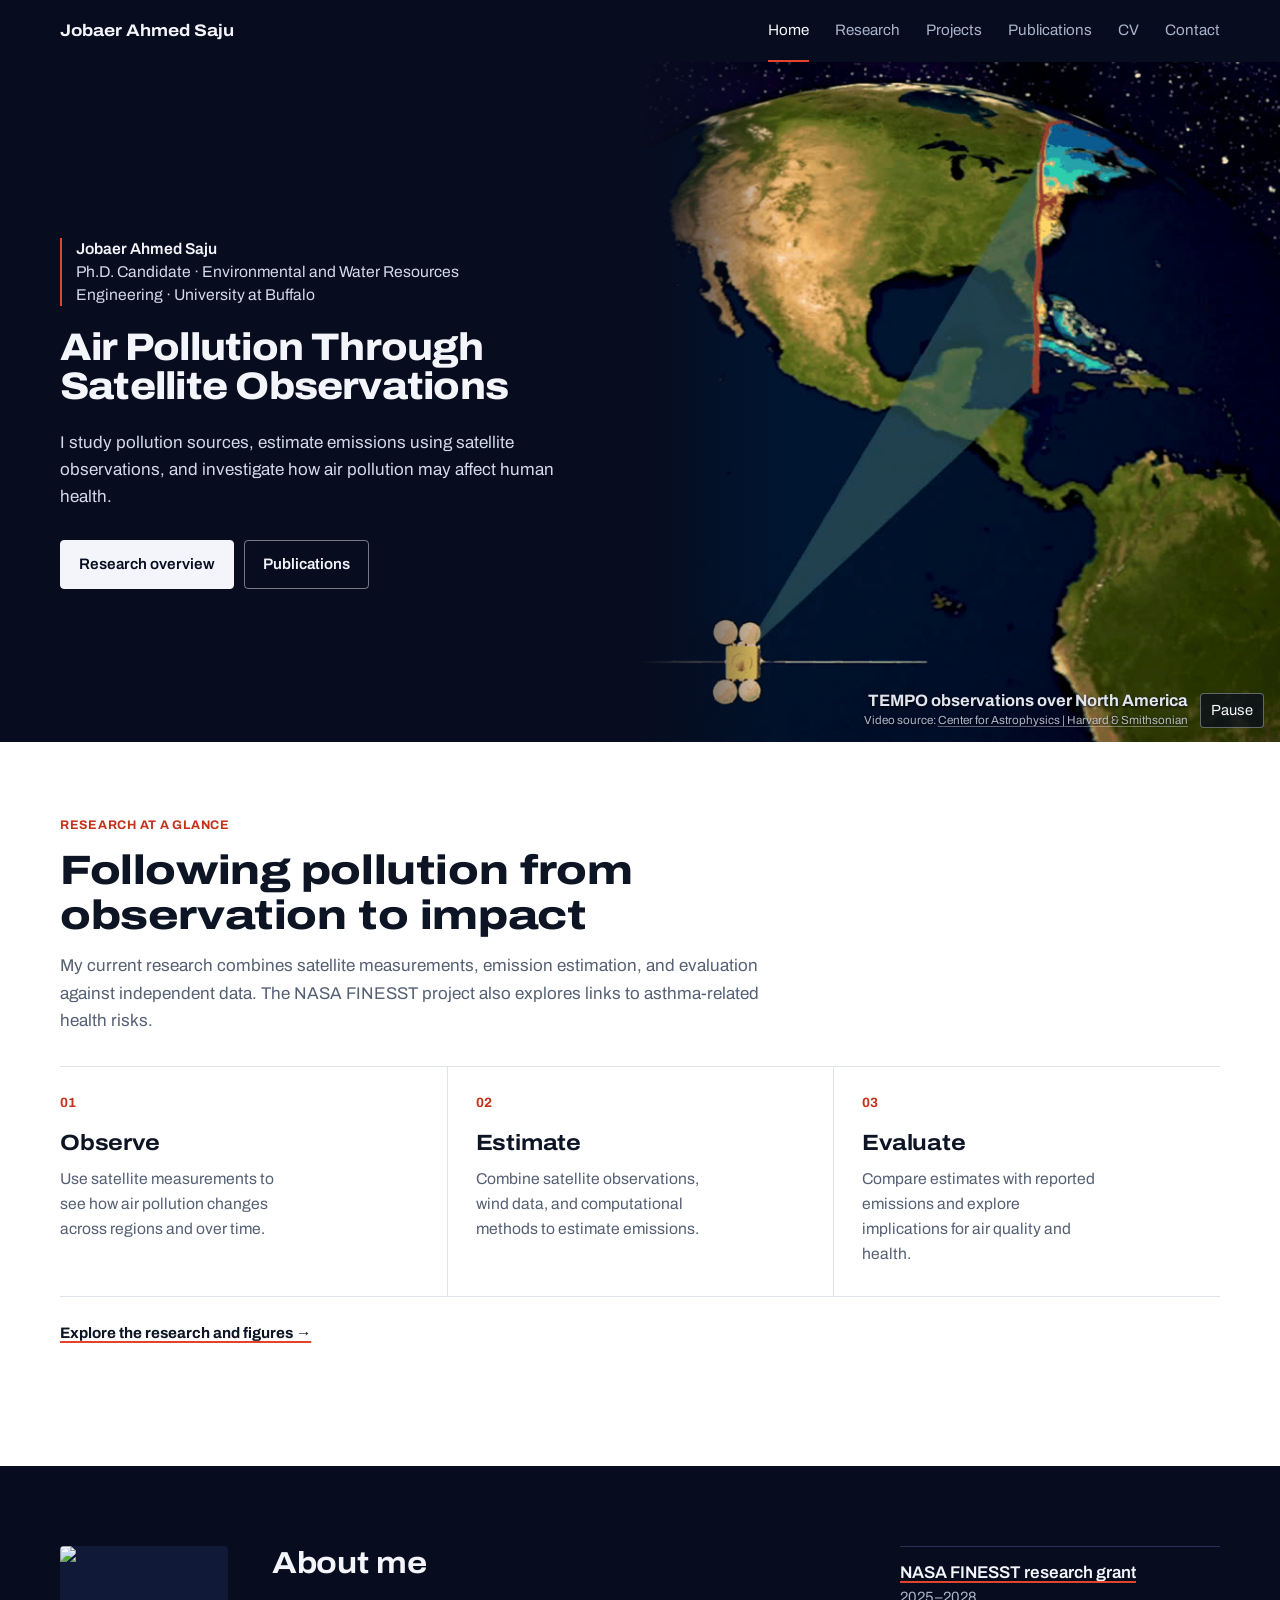
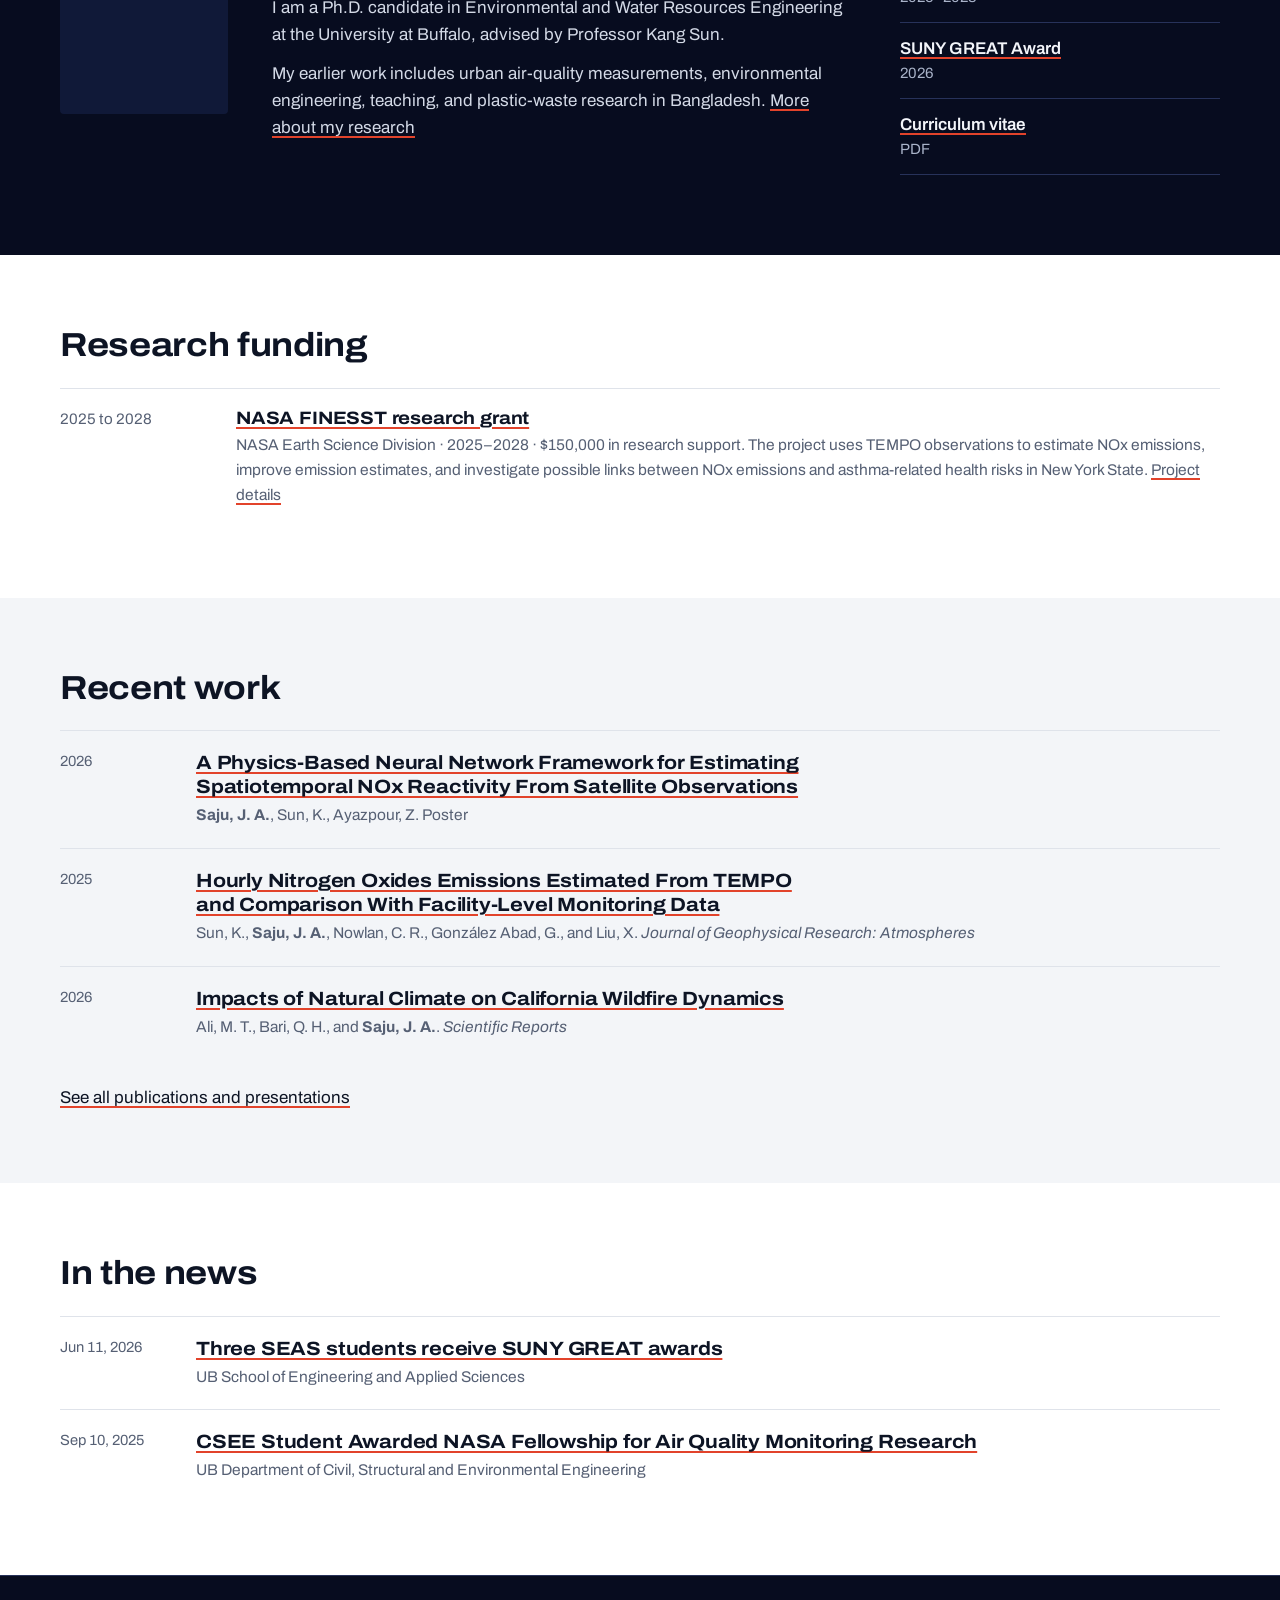
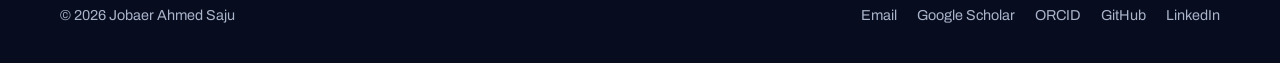
==== commit 3299fe1f: "Add files via upload" ====
--- a/index.html
+++ b/index.html
@@ -1,98 +1,103 @@
-<!doctype html>
+<!DOCTYPE html>
+
 <html lang="en">
 <head>
-  <meta charset="utf-8">
-  <meta name="viewport" content="width=device-width, initial-scale=1">
-  <meta name="description" content="Academic website of Jobaer Ahmed Saju, Ph.D. researcher at the University at Buffalo working on satellite-based air-quality and NOx emissions estimation.">
-  <title>Jobaer Ahmed Saju | Atmospheric Research</title>
-  <link rel="stylesheet" href="assets/css/style.css">
+<meta charset="utf-8"/>
+<meta content="width=device-width, initial-scale=1" name="viewport"/>
+<meta content="Jobaer Ahmed Saju is a Ph.D. candidate in Environmental and Water Resources Engineering at the University at Buffalo. Research, publications, projects, and CV." name="description"/>
+<title>Jobaer Ahmed Saju | Environmental Engineering</title>
+<link href="https://jasaju.com/" rel="canonical"/>
+<meta content="#070c1f" name="theme-color"/>
+<meta content="website" property="og:type"/>
+<meta content="https://jasaju.com/" property="og:url"/>
+<meta content="Jobaer Ahmed Saju | Environmental Engineering" property="og:title"/>
+<link href="assets/css/style.css" rel="stylesheet"/>
 </head>
 <body>
+<a class="skip-link" href="#main-content">Skip to content</a>
 <header class="site-header">
-  <div class="container nav-wrap">
-    <a class="brand" href="index.html" aria-label="Home">
-      <span class="brand-mark">JA</span>
-      <span class="brand-copy"><strong>Jobaer Ahmed Saju</strong><small>Atmospheric & Environmental Research</small></span>
-    </a>
-    <button class="menu-btn" aria-label="Toggle navigation" aria-expanded="false">☰</button>
-    <nav class="nav-links" aria-label="Primary navigation">
-      <a href="index.html">Home</a><a href="research.html">Research</a><a href="projects.html">Projects</a><a href="publications.html">Publications</a><a href="cv.html">CV</a><a href="contact.html">Contact</a>
-    </nav>
-  </div>
+<div class="container nav-wrap">
+<a aria-label="Home" class="brand" href="index.html"><span class="brand-copy"><strong>Jobaer Ahmed Saju</strong></span></a>
+<button aria-controls="primary-navigation" aria-expanded="false" aria-label="Open navigation" class="menu-btn" type="button">☰</button>
+<nav aria-label="Primary navigation" class="nav-links" id="primary-navigation">
+<a href="index.html">Home</a><a href="research.html">Research</a><a href="projects.html">Projects</a><a href="publications.html">Publications</a><a href="cv.html">CV</a><a href="contact.html">Contact</a>
+</nav>
+</div>
 </header>
-
-<main>
-  <section class="hero">
-    <div class="container hero-grid">
-      <aside class="profile-card reveal">
-        <img class="avatar" src="https://github.com/jobaerahmedsaju.png" alt="Jobaer Ahmed Saju">
-        <h2>Jobaer Ahmed Saju</h2>
-        <div class="profile-role">Ph.D. Researcher</div>
-        <div class="profile-affiliation">University at Buffalo, SUNY<br>Environmental & Water Resources Engineering</div>
-        <div class="profile-actions">
-          <a class="small-btn" href="cv.html">CV ↗</a>
-          <a class="small-btn" href="https://github.com/jobaerahmedsaju" target="_blank" rel="noopener">GitHub ↗</a>
-          <a class="small-btn" href="https://www.linkedin.com/in/jobaerahmed/" target="_blank" rel="noopener">LinkedIn ↗</a>
-          <a class="small-btn" href="https://scholar.google.com/citations?user=4zlqLX0AAAAJ" target="_blank" rel="noopener">Scholar ↗</a>
-        </div>
-      </aside>
-
-      <div class="hero-copy reveal">
-        <div class="eyebrow">Satellites · Emissions · Air Quality</div>
-        <h1>Understanding air pollution through <span class="accent">satellite observations</span>.</h1>
-        <p>I am a Ph.D. researcher in Environmental and Water Resources Engineering at the University at Buffalo. My current work focuses on high-resolution NOx emission estimation from satellite observations for improved air-quality monitoring and health-risk assessment in the United States.</p>
-        <div class="hero-buttons">
-          <a class="btn primary" href="research.html">Explore research →</a>
-          <a class="btn secondary" href="projects.html">Selected projects →</a>
-          <a class="small-btn" href="Jobaer_Ahmed_Saju_CV.pdf" target="_blank" rel="noopener">CV ↗</a>
-        </div>
-      </div>
-
-      <div class="hero-visual reveal" aria-hidden="true">
-        <div class="orbit"></div><div class="orbit o2"></div><div class="orbit o3"></div>
-        <div class="earth"></div>
-        <div class="satellite"><div class="sat-panel"></div><div class="sat-body"></div><div class="sat-panel"></div></div>
-        <div class="plume"></div>
-        <div class="data-dot d1"></div><div class="data-dot d2"></div><div class="data-dot d3"></div>
-      </div>
-    </div>
-  </section>
-
-  <section class="section alt">
-    <div class="container">
-      <div class="section-kicker">Current focus</div>
-      <h2 class="section-title">Satellite-based emissions research</h2>
-      <p class="section-lead">My doctoral research connects satellite observations, atmospheric data analysis, and emissions estimation to improve how NOx pollution is monitored at high spatial and temporal resolution.</p>
-      <div class="grid-3">
-        <article class="card reveal"><div class="icon">NO₂</div><h3>High-resolution NOx emissions</h3><p>Estimating NOx emissions from satellite observations with an emphasis on high-resolution monitoring over the United States.</p></article>
-        <article class="card reveal"><div class="icon">◉</div><h3>TEMPO observations</h3><p>Using geostationary satellite observations to study rapidly varying atmospheric pollution and facility-scale emission patterns.</p></article>
-        <article class="card reveal"><div class="icon">AQ</div><h3>Air quality & health relevance</h3><p>Linking improved emissions information to air-quality monitoring and public-health applications.</p></article>
-      </div>
-      <div class="stats reveal">
-        <div class="stat"><strong>NASA</strong><span>FINESST Fellow, 2025–2028</span></div>
-        <div class="stat"><strong>SUNY</strong><span>GREAT Award, 2026</span></div>
-        <div class="stat"><strong>38</strong><span>Publications & presentations</span></div>
-        <div class="stat"><strong>NOx</strong><span>Primary doctoral research focus</span></div>
-      </div>
-    </div>
-  </section>
-
-  <section class="section">
-    <div class="container">
-      <div class="section-kicker">Featured work</div>
-      <h2 class="section-title">Research highlights</h2>
-      <div class="grid-2">
-        <article class="card reveal"><div class="meta">Journal article · 2025</div><h3>Hourly Nitrogen Oxides Emissions Estimated From TEMPO</h3><p>Published in <em>Journal of Geophysical Research: Atmospheres</em>, comparing satellite-derived hourly NOx emissions with facility-level monitoring data.</p><p style="margin-top:14px"><a class="tag" href="https://doi.org/10.1029/2025JD044565" target="_blank" rel="noopener">DOI ↗</a></p></article>
-        <article class="card reveal"><div class="meta">Journal article · 2025/2026</div><h3>Impacts of Natural Climate on California Wildfire Dynamics</h3><p>Published in <em>Scientific Reports</em>, examining how natural climate variability shapes wildfire dynamics in California.</p><p style="margin-top:14px"><a class="tag" href="https://doi.org/10.1038/s41598-026-59766-3" target="_blank" rel="noopener">DOI ↗</a></p></article>
-      </div>
-      <div class="hero-buttons" style="margin-top:28px">
-        <a class="btn secondary" href="publications.html">View all 38 publications & presentations →</a>
-      </div>
-    </div>
-  </section>
+<main id="main-content">
+<section class="hero">
+<div class="hero-grid">
+<div class="hero-copy">
+<p class="hero-id"><strong>Jobaer Ahmed Saju</strong>Ph.D. Candidate · Environmental and Water Resources Engineering · University at Buffalo</p>
+<h1>Air Pollution Through Satellite Observations</h1>
+<p>I study pollution sources, estimate emissions using satellite observations, and investigate how air pollution may affect human health.</p>
+<div class="hero-buttons">
+<a class="btn primary" href="#pipeline">Research overview</a>
+<a class="btn secondary" href="publications.html">Publications</a>
+</div>
+</div>
+<div class="scan">
+<video aria-label="Animation showing TEMPO observations over North America from a geostationary orbit, revealing a map of nitrogen dioxide." id="scan-video" loop="" muted="" playsinline="" poster="assets/media/tempo-scan-poster.jpg" preload="metadata">
+<source src="assets/media/tempo-scan.mp4" type="video/mp4"/>
+</video>
+<div class="scan-note">
+<div class="scan-credit"><span class="scan-title">TEMPO observations over North America</span><span class="scan-source">Video source: <a href="https://www.youtube.com/watch?v=6ulvwLvis6I" rel="noopener" target="_blank">Center for Astrophysics | Harvard &amp; Smithsonian</a></span></div>
+<button aria-controls="scan-video" class="scan-toggle" hidden="" type="button">Pause</button>
+</div>
+</div>
+</div>
+</section>
+<section class="pipeline pipeline-compact" id="pipeline">
+<div class="container">
+<div class="pipeline-intro">
+<p class="section-kicker">RESEARCH AT A GLANCE</p>
+<h2>Following pollution from observation to impact</h2>
+<p>My current research combines satellite measurements, emission estimation, and evaluation against independent data. The NASA FINESST project also explores links to asthma-related health risks.</p>
+</div>
+<div class="research-path" aria-label="Research overview">
+<article class="path-item"><span class="path-number" aria-hidden="true">01</span><h3>Observe</h3><p>Use satellite measurements to see how air pollution changes across regions and over time.</p></article>
+<article class="path-item"><span class="path-number" aria-hidden="true">02</span><h3>Estimate</h3><p>Combine satellite observations, wind data, and computational methods to estimate emissions.</p></article>
+<article class="path-item"><span class="path-number" aria-hidden="true">03</span><h3>Evaluate</h3><p>Compare estimates with reported emissions and explore implications for air quality and health.</p></article>
+</div>
+<a class="research-link" href="research.html">Explore the research and figures <span aria-hidden="true">→</span></a>
+</div>
+</section>
+<section class="about">
+<div class="container about-grid">
+<img alt="Portrait of Jobaer Ahmed Saju" class="avatar" height="168" src="https://github.com/jobaerahmedsaju.png" width="168"/>
+<div>
+<h2>About me</h2>
+<p>I am a Ph.D. candidate in Environmental and Water Resources Engineering at the University at Buffalo, advised by Professor Kang Sun.</p>
+<p>My earlier work includes urban air-quality measurements, environmental engineering, teaching, and plastic-waste research in Bangladesh. <a href="research.html">More about my research</a></p>
+</div>
+<dl class="facts">
+<div><dt><a href="https://nspires.nasaprs.com/external/viewrepositorydocument/cmdocumentid=1086145/solicitationId=%7B2AAB44BB-6DFB-C42E-315A-DC2D70683A9D%7D/viewSolicitationDocument=1/FINESST-24%20Earth%20Science%20Division%20Selections%20July%208,%202025.pdf" rel="noopener" target="_blank">NASA FINESST research grant</a></dt><dd>2025–2028</dd></div>
+<div><dt><a href="https://www.suny.edu/sunygreat/2026/" rel="noopener" target="_blank">SUNY GREAT Award</a></dt><dd>2026</dd></div>
+<div><dt><a href="Jobaer_Ahmed_Saju_CV.pdf" rel="noopener" target="_blank">Curriculum vitae</a></dt><dd>PDF</dd></div>
+</dl>
+</div>
+</section>
+<section class="section" id="funding">
+<div class="container">
+<h2 class="section-title">Research funding</h2>
+<div class="timeline"><div class="timeline-item"><div class="when">2025 to 2028</div><h3><a href="https://nspires.nasaprs.com/external/viewrepositorydocument/cmdocumentid=1086145/solicitationId=%7B2AAB44BB-6DFB-C42E-315A-DC2D70683A9D%7D/viewSolicitationDocument=1/FINESST-24%20Earth%20Science%20Division%20Selections%20July%208,%202025.pdf" rel="noopener" target="_blank">NASA FINESST research grant</a></h3><p>NASA Earth Science Division · 2025–2028 · $150,000 in research support. The project uses TEMPO observations to estimate NOx emissions, improve emission estimates, and investigate possible links between NOx emissions and asthma-related health risks in New York State. <a href="projects.html#finesst">Project details</a></p></div></div>
+</div>
+</section>
+<section class="section alt">
+<div class="container">
+<h2 class="section-title">Recent work</h2>
+<ul class="paper-list"><li><span class="kind">2026</span><div><h3><a href="https://docs.google.com/presentation/d/1WOOv6DUfbjmxuutYGigrh80rydXrR9cXjiz9YnxRkwY/edit?usp=sharing" rel="noopener" target="_blank">A Physics-Based Neural Network Framework for Estimating Spatiotemporal NOx Reactivity From Satellite Observations</a></h3><p><strong>Saju, J. A.</strong>, Sun, K., Ayazpour, Z. Poster</p></div></li><li><span class="kind">2025</span><div><h3><a href="https://doi.org/10.1029/2025JD044565" rel="noopener" target="_blank">Hourly Nitrogen Oxides Emissions Estimated From TEMPO and Comparison With Facility-Level Monitoring Data</a></h3><p>Sun, K., <strong>Saju, J. A.</strong>, Nowlan, C. R., González Abad, G., and Liu, X. <em>Journal of Geophysical Research: Atmospheres</em></p></div></li><li><span class="kind">2026</span><div><h3><a href="https://doi.org/10.1038/s41598-026-59766-3" rel="noopener" target="_blank">Impacts of Natural Climate on California Wildfire Dynamics</a></h3><p>Ali, M. T., Bari, Q. H., and <strong>Saju, J. A.</strong>. <em>Scientific Reports</em></p></div></li></ul>
+<p class="more"><a href="publications.html">See all publications and presentations</a></p>
+</div>
+</section>
+<section class="section">
+<div class="container">
+<h2 class="section-title">In the news</h2>
+<ul class="paper-list"><li><span class="kind">Jun 11, 2026</span><div><h3><a href="https://www.buffalo.edu/shared-facilities-equip/news.host.html/content/shared/engineering/home/articles/news-articles/three-seas-students-receive-suny-great-awards.detail.html" rel="noopener" target="_blank">Three SEAS students receive SUNY GREAT awards</a></h3><p>UB School of Engineering and Applied Sciences</p></div></li><li><span class="kind">Sep 10, 2025</span><div><h3><a href="https://engineering.buffalo.edu/engineering-education/news-events/latest_news.host.html/content/shared/engineering/home/articles/news-articles/2025/csee-student-awarded-nasa-fellowship-for-air-quality-monitoring-.detail.html" rel="noopener" target="_blank">CSEE Student Awarded NASA Fellowship for Air Quality Monitoring Research</a></h3><p>UB Department of Civil, Structural and Environmental Engineering</p></div></li></ul>
+</div>
+</section>
 </main>
-
-<footer class="footer"><div class="container footer-wrap"><div>© <span data-year></span> Jobaer Ahmed Saju. Built with GitHub Pages.</div><div class="footer-links"><a href="mailto:jobaerahmed.ce@gmail.com">Email</a><a href="https://orcid.org/0000-0002-6358-8871" target="_blank" rel="noopener">ORCID</a><a href="https://scholar.google.com/citations?user=4zlqLX0AAAAJ" target="_blank" rel="noopener">Scholar</a></div></div></footer>
+<footer class="footer"><div class="container footer-wrap"><div>© <span data-year=""></span> Jobaer Ahmed Saju</div><div class="footer-links"><a href="mailto:jobaerahmed.ce@gmail.com">Email</a><a href="https://scholar.google.com/citations?user=4zlqLX0AAAAJ" rel="noopener" target="_blank">Google Scholar</a><a href="https://orcid.org/0000-0002-6358-8871" rel="noopener" target="_blank">ORCID</a><a href="https://github.com/jobaerahmedsaju" rel="noopener" target="_blank">GitHub</a><a href="https://www.linkedin.com/in/jobaerahmed/" rel="noopener" target="_blank">LinkedIn</a></div></div></footer>
 <script src="assets/js/main.js"></script>
 </body>
 </html>
--- a/assets/css/style.css
+++ b/assets/css/style.css
@@ -1,267 +1,459 @@
+@font-face { font-family: "Archivo"; src: url("../fonts/archivo-latin-wdth-normal.woff2") format("woff2"); font-weight: 100 900; font-stretch: 62% 125%; font-style: normal; font-display: swap; }
+@font-face { font-family: "Archivo"; src: url("../fonts/archivo-latin-wdth-italic.woff2") format("woff2"); font-weight: 100 900; font-stretch: 62% 125%; font-style: italic; font-display: swap; }
+
 :root {
-  --ink: #10243f;
-  --ink-2: #234466;
-  --accent: #b86f38;
-  --accent-2: #3f6ea8;
-  --paper: #f8f4ed;
-  --paper-2: #fffdf9;
-  --line: #dfd8cc;
-  --muted: #627184;
-  --shadow: 0 20px 50px rgba(25, 44, 66, 0.12);
-  --radius: 24px;
-  --max: 1180px;
+  --night: #070c1f;
+  --night-2: #101938;
+  --on-night: #f3f5fa;
+  --on-night-muted: #a9b3c9;
+  --white: #ffffff;
+  --mist: #f3f5f8;
+  --ink: #0d1424;
+  --muted: #566074;
+  --line: #dfe3ea;
+  --scan: #e2432b;
+  --scan-text: #c2321c;
+  --font: "Archivo", "Helvetica Neue", Arial, sans-serif;
+  --max: 1160px;
 }
 
 * { box-sizing: border-box; }
-html { scroll-behavior: smooth; }
-body {
-  margin: 0;
+html { -webkit-text-size-adjust: 100%; }
+body { margin: 0; color: var(--ink); background: var(--white); font-family: var(--font); font-size: 1.0625rem; line-height: 1.6; }
+img, video { max-width: 100%; display: block; }
+h1, h2, h3 { margin: 0; font-weight: 700; font-stretch: 112%; line-height: 1.1; letter-spacing: -.01em; text-wrap: balance; }
+p { margin: 0; }
+a { color: inherit; text-decoration: none; }
+main a:not(.btn):not(.small-btn):not(.tag) { text-decoration: underline; text-decoration-color: var(--scan); text-decoration-thickness: 2px; text-underline-offset: 3px; }
+main a:not(.btn):not(.small-btn):not(.tag):hover { color: var(--scan-text); }
+:focus-visible { outline: 2px solid var(--scan); outline-offset: 3px; }
+.container { width: min(var(--max), calc(100% - 48px)); margin-inline: auto; }
+
+/* Header: dark on every page */
+.site-header { position: sticky; top: 0; z-index: 50; background: var(--night); color: var(--on-night); }
+.nav-wrap { min-height: 60px; display: flex; align-items: center; justify-content: space-between; gap: 24px; }
+.brand-mark, .brand-copy small { display: none; }
+.brand-copy strong { font-weight: 700; font-stretch: 112%; font-size: 1.05rem; }
+.nav-links { display: flex; gap: 26px; font-size: .95rem; }
+.nav-links a { padding: 18px 0; color: var(--on-night-muted); border-bottom: 2px solid transparent; }
+.nav-links a:hover { color: var(--on-night); }
+.nav-links a.active { color: var(--on-night); border-bottom-color: var(--scan); }
+.menu-btn { display: none; width: 44px; height: 44px; border: 1px solid #2a355a; background: transparent; border-radius: 4px; color: var(--on-night); font-size: 1.2rem; cursor: pointer; }
+
+/* Home hero: text panel beside the scan animation */
+.hero { background: var(--night); color: var(--on-night); }
+.hero-grid { display: grid; grid-template-columns: minmax(0, 1fr) minmax(0, 1fr); min-height: min(680px, calc(100vh - 60px)); }
+.hero-copy { display: flex; flex-direction: column; justify-content: center; padding: 56px 40px 56px max(24px, calc((100vw - var(--max)) / 2)); }
+.hero-id { color: var(--on-night-muted); font-size: .98rem; margin-bottom: 22px; padding-left: 14px; border-left: 2px solid var(--scan); line-height: 1.45; }
+.hero-id strong { display: block; color: var(--on-night); font-weight: 600; }
+.hero h1 { font-size: clamp(1.9rem, 3vw, 2.65rem); font-weight: 800; font-stretch: 110%; line-height: 1.02; letter-spacing: -.02em; }
+.hero-copy > p { margin-top: 22px; color: #d3d9e6; max-width: 30em; }
+.hero-buttons { display: flex; flex-wrap: wrap; gap: 10px; margin-top: 30px; }
+.scan { position: relative; min-height: 320px; overflow: hidden; }
+.scan video { position: absolute; inset: 0; width: 100%; height: 100%; object-fit: cover; object-position: 62% 30%; }
+.scan::before { content: ""; position: absolute; inset: 0 auto 0 0; width: 22%; z-index: 1; background: linear-gradient(90deg, var(--night), rgba(7, 12, 31, 0)); pointer-events: none; }
+.scan-note { position: absolute; z-index: 2; right: 16px; bottom: 14px; left: 16px; display: flex; justify-content: flex-end; align-items: flex-end; gap: 12px; color: #dfe4ee; text-shadow: 0 1px 3px #000; }
+.scan-credit { display: flex; flex-direction: column; align-items: flex-end; gap: 2px; max-width: min(32rem, 100%); }
+.scan-title { font-size: .98rem; font-weight: 600; line-height: 1.25; }
+.scan-source { font-size: .88rem; line-height: 1.25; color: #cfd7e6; }
+.scan-toggle { font: inherit; font-size: .92rem; color: var(--on-night); background: rgba(7, 12, 31, .7); border: 1px solid rgba(255, 255, 255, .35); border-radius: 4px; padding: 5px 10px; cursor: pointer; }
+.scan-toggle:hover { border-color: #fff; }
+
+.btn { display: inline-flex; align-items: center; padding: 11px 18px; border-radius: 4px; border: 1px solid var(--ink); font-weight: 600; font-size: .95rem; }
+.btn.primary { background: var(--ink); color: #fff; }
+.btn.primary:hover { background: var(--scan-text); border-color: var(--scan-text); }
+.btn.secondary { color: var(--ink); }
+.btn.secondary:hover { background: var(--mist); }
+.hero .btn, .page-hero .btn { border-color: rgba(255, 255, 255, .45); color: var(--on-night); }
+.hero .btn.primary, .page-hero .btn.primary { background: var(--on-night); border-color: var(--on-night); color: var(--night); }
+.hero .btn.primary:hover, .page-hero .btn.primary:hover { background: #fff; }
+.hero .btn.secondary:hover, .page-hero .btn.secondary:hover { background: rgba(255, 255, 255, .1); border-color: #fff; }
+.small-btn { display: inline-flex; padding: 8px 12px; border: 1px solid var(--line); border-radius: 4px; font-size: .88rem; font-weight: 600; }
+.small-btn:hover { border-color: var(--ink); }
+
+/* Pipeline: from scan to source */
+.pipeline { padding: 88px 0 24px; }
+.pipeline-intro { max-width: 40em; margin-bottom: 20px; }
+.pipeline-intro h2 { font-size: clamp(1.9rem, 3.2vw, 2.7rem); font-weight: 800; font-stretch: 120%; margin-bottom: 14px; }
+.pipeline-intro p { color: var(--muted); }
+.step { padding: 48px 0 56px; border-top: 1px solid var(--line); }
+.step:first-of-type { border-top: 0; }
+.step-head { display: grid; grid-template-columns: 4.5rem minmax(0, 22rem) minmax(0, 1fr); gap: 0 28px; align-items: start; margin-bottom: 28px; }
+.step-num { font-size: 3.2rem; font-weight: 800; font-stretch: 125%; line-height: .9; color: var(--scan); }
+.step-head h3 { font-size: 1.55rem; }
+.step-head p { color: var(--muted); max-width: 38em; }
+.step figure { margin: 0; }
+.step figcaption { margin-top: 10px; color: var(--muted); font-size: .86rem; max-width: 60em; }
+.fig-scroll { display: block; overflow-x: auto; }
+.fig-scroll img { width: 100%; height: auto; }
+
+.months { display: grid; grid-template-columns: minmax(0, 1fr) 15rem; gap: 28px; align-items: center; }
+.months img { width: 100%; height: auto; }
+.months-controls label { display: block; font-weight: 600; margin-bottom: 4px; }
+.months-controls output { display: block; font-size: 1.9rem; font-weight: 800; font-stretch: 120%; line-height: 1.1; margin-bottom: 12px; }
+.months-controls input[type="range"] { width: 100%; accent-color: var(--scan); }
+.months-ticks { display: flex; justify-content: space-between; color: var(--muted); font-size: .8rem; }
+.months-controls button { margin-top: 14px; font: inherit; font-weight: 600; font-size: .92rem; padding: 8px 14px; border: 1px solid var(--ink); border-radius: 4px; background: var(--white); color: var(--ink); cursor: pointer; }
+.months-controls button:hover { background: var(--mist); }
+
+/* About band */
+.about { background: var(--night); color: var(--on-night); padding: 80px 0; margin-top: 40px; }
+.about-grid { display: grid; grid-template-columns: 168px minmax(0, 1fr) minmax(0, 20rem); gap: 44px; align-items: start; }
+.avatar { width: 168px; height: 168px; border-radius: 4px; object-fit: cover; background: var(--night-2); font-size: 0; }
+.about h2 { font-size: 1.9rem; margin-bottom: 14px; }
+.about p { color: #d3d9e6; max-width: 36em; }
+.about p + p { margin-top: 12px; }
+.about a { text-decoration-color: var(--scan) !important; }
+.about a:hover { color: #fff !important; }
+.facts { margin: 0; }
+.facts div { padding: 12px 0; border-top: 1px solid #27325a; }
+.facts div:last-child { border-bottom: 1px solid #27325a; }
+.facts dt { font-weight: 600; }
+.facts dd { margin: 0; color: var(--on-night-muted); font-size: .93rem; }
+
+/* Generic sections (shared with inner pages) */
+.section { padding: 72px 0; }
+.section.alt { background: var(--mist); }
+.section-kicker { color: var(--muted); font-size: .9rem; margin-bottom: 6px; }
+.section-title { font-size: clamp(1.6rem, 2.6vw, 2.1rem); margin-bottom: 14px; }
+.section-lead { color: var(--muted); max-width: 42em; margin-bottom: 32px; }
+.grid-3 { display: grid; grid-template-columns: repeat(3, 1fr); gap: 36px; margin-top: 32px; }
+.grid-2 { display: grid; grid-template-columns: repeat(2, 1fr); gap: 36px 48px; margin-top: 32px; }
+.section > .container > .grid-3:first-child, .section > .container > .grid-2:first-child { margin-top: 0; }
+.card { border-top: 3px solid var(--ink); padding-top: 14px; }
+.card h3 { font-size: 1.15rem; line-height: 1.25; margin-bottom: 8px; }
+.card p { color: var(--muted); font-size: .97rem; }
+.card .icon { display: none; }
+.card .meta { color: var(--muted); font-size: .85rem; margin-bottom: 6px; }
+.stats { display: grid; grid-template-columns: repeat(4, 1fr); gap: 24px; margin-top: 32px; }
+.stat { border-top: 1px solid var(--line); padding-top: 12px; }
+.stat strong { display: block; font-size: 2rem; font-weight: 800; font-stretch: 120%; line-height: 1.1; }
+.stat span { color: var(--muted); font-size: .88rem; }
+
+.paper-list { list-style: none; margin: 24px 0 0; padding: 0; }
+.paper-list li { display: grid; grid-template-columns: 7rem minmax(0, 1fr); gap: 4px 24px; padding: 20px 0; border-top: 1px solid var(--line); }
+.paper-list .kind { color: var(--muted); font-size: .92rem; font-variant-numeric: tabular-nums; line-height: 1.45; }
+.paper-list h3 { font-size: 1.2rem; line-height: 1.25; margin-bottom: 4px; }
+.paper-list p { color: var(--muted); font-size: .97rem; }
+.more { margin-top: 24px; }
+
+.pub-list { display: grid; }
+.pub { padding: 18px 0; border-top: 1px solid var(--line); }
+.pub-title { font-weight: 700; font-size: 1.05rem; line-height: 1.3; }
+.pub-authors, .pub-journal { color: var(--muted); font-size: .95rem; }
+.pub-links { display: flex; flex-wrap: wrap; gap: 6px; margin-top: 10px; }
+.tag, .tag.orange { display: inline-flex; padding: 2px 9px; border: 1px solid var(--line); border-radius: 3px; background: var(--white); color: var(--muted); font-size: .8rem; }
+a.tag { color: var(--ink); font-weight: 600; border-color: var(--ink); }
+a.tag:hover { background: var(--ink); color: #fff; }
+
+/* Inner page headers continue the dark header */
+.page-hero { background: var(--night); color: var(--on-night); padding: 56px 0 52px; }
+.page-hero .section-kicker { color: var(--on-night-muted); padding-left: 12px; border-left: 2px solid var(--scan); margin-bottom: 14px; }
+.page-title { font-size: clamp(2rem, 4vw, 3.1rem); font-weight: 800; font-stretch: 122%; letter-spacing: -.02em; margin-bottom: 14px; max-width: 18em; }
+.page-hero p { color: #d3d9e6; max-width: 42em; }
+main.page-hero a.btn.primary { background: var(--on-night); color: var(--night); }
+
+.timeline { margin-top: 24px; }
+.timeline-item { display: grid; grid-template-columns: 9.5rem minmax(0, 1fr); gap: 4px 24px; padding: 18px 0; border-top: 1px solid var(--line); }
+.timeline-item .when { grid-row: span 2; color: var(--muted); font-size: .95rem; font-variant-numeric: tabular-nums; }
+.timeline-item h3 { font-size: 1.12rem; line-height: 1.25; }
+.timeline-item p { color: var(--muted); font-size: .97rem; grid-column: 2; }
+.skill-cloud { display: flex; flex-wrap: wrap; gap: 8px; margin-top: 20px; }
+.skill { padding: 5px 12px; border: 1px solid var(--line); border-radius: 3px; background: var(--white); font-size: .9rem; }
+.contact-grid { display: grid; grid-template-columns: 1fr 1fr; gap: 48px; }
+.contact-row { display: flex; gap: 16px; padding: 14px 0; border-bottom: 1px solid var(--line); }
+.contact-row:last-child { border-bottom: 0; }
+.contact-row strong { min-width: 8rem; font-weight: 600; }
+.contact-row span { color: var(--muted); }
+
+.footer { background: var(--night); color: var(--on-night-muted); padding: 28px 0 36px; font-size: .9rem; border-top: 1px solid #27325a; }
+.footer-wrap { display: flex; justify-content: space-between; gap: 20px; flex-wrap: wrap; }
+.footer-links { display: flex; gap: 20px; }
+.footer a:hover { color: #fff; text-decoration: underline; }
+
+@media (max-width: 980px) {
+  .hero-grid { grid-template-columns: 1fr; min-height: 0; }
+  .hero-copy { padding: 44px 24px 40px; order: 2; }
+  .scan { aspect-ratio: 16 / 10; min-height: 0; order: 1; }
+  .scan::before { display: none; }
+  .step-head { grid-template-columns: 3.5rem minmax(0, 1fr); }
+  .step-head p { grid-column: 2; margin-top: 8px; }
+  .months { grid-template-columns: 1fr; gap: 16px; }
+  .about-grid { grid-template-columns: 120px minmax(0, 1fr); gap: 28px; }
+  .avatar { width: 120px; height: 120px; }
+  .facts { grid-column: 1 / -1; }
+  .grid-3 { grid-template-columns: 1fr; gap: 28px; }
+  .stats { grid-template-columns: 1fr 1fr; }
+}
+
+@media (max-width: 760px) {
+  .container { width: calc(100% - 36px); }
+  .scan-note { left: 12px; right: 12px; bottom: 10px; gap: 8px; }
+  .scan-title { font-size: .92rem; }
+  .scan-source { font-size: .8rem; }
+  .hero-copy { padding-inline: 18px; }
+  .menu-btn { display: block; }
+  .nav-links { position: absolute; top: 100%; left: 0; right: 0; display: none; flex-direction: column; gap: 0; background: var(--night); border-top: 1px solid #27325a; padding: 6px 18px 12px; }
+  .nav-links.open { display: flex; }
+  .nav-links a { padding: 12px 0; border-bottom: 0; }
+  .nav-links a.active { font-weight: 700; }
+  .pipeline { padding-top: 56px; }
+  .step { padding: 36px 0 40px; }
+  .step-num { font-size: 2.4rem; }
+  .fig-scroll img { min-width: 680px; }
+  .about { padding: 56px 0; }
+  .about-grid { grid-template-columns: 1fr; }
+  .grid-2, .contact-grid { grid-template-columns: 1fr; }
+  .contact-grid { gap: 0; }
+  .section { padding: 52px 0; }
+  .paper-list li, .timeline-item { grid-template-columns: 1fr; gap: 2px; }
+  .timeline-item p { grid-column: 1; }
+  .contact-row { flex-direction: column; gap: 2px; }
+}
+
+@media (prefers-reduced-motion: reduce) {
+  html { scroll-behavior: auto; }
+}
+
+.page-hero .stat { border-top-color: #27325a; }
+.page-hero .stat span { color: var(--on-night-muted); }
+main.page-hero .section-kicker { border-left: 0; padding-left: 0; }
+
+/* ---- Inner pages, second pass ---- */
+.page-hero .hero-buttons { margin-top: 24px; }
+.plain-list { margin: 0; padding-left: 1.2em; max-width: 52em; }
+.plain-list li { padding: 4px 0; }
+.cv-section { padding: 52px 0; }
+.cv-section .timeline, .cv-section .paper-list { margin-top: 12px; }
+.timeline-item p:empty { display: none; }
+
+.deflist { margin: 16px 0 0; max-width: 46em; }
+.deflist div { display: grid; grid-template-columns: 13rem minmax(0, 1fr); gap: 4px 24px; padding: 12px 0; border-top: 1px solid var(--line); }
+.deflist dt { font-weight: 600; }
+.deflist dd { margin: 0; color: var(--muted); }
+
+/* Publications */
+.pub-section { padding-top: 40px; }
+.pub-filters { padding: 20px 0 8px; border-bottom: 2px solid var(--ink); margin-bottom: 8px; }
+.filter-row { display: flex; flex-wrap: wrap; align-items: center; gap: 8px; margin-bottom: 12px; }
+.filter-label { width: 4.2rem; font-weight: 600; font-size: .92rem; }
+.filter-row button { font: inherit; font-size: .9rem; padding: 6px 12px; border: 1px solid var(--line); border-radius: 999px; background: var(--white); color: var(--ink); cursor: pointer; }
+.filter-row button span { color: var(--muted); font-variant-numeric: tabular-nums; margin-left: 2px; }
+.filter-row button:hover { border-color: var(--ink); }
+.filter-row button[aria-pressed="true"] { background: var(--ink); border-color: var(--ink); color: #fff; }
+.filter-row button[aria-pressed="true"] span { color: #c4cbd9; }
+.filter-row input[type="search"] { font: inherit; font-size: .95rem; padding: 8px 12px; border: 1px solid var(--line); border-radius: 4px; width: min(22rem, 100%); color: var(--ink); }
+.filter-row input[type="search"]:focus { border-color: var(--ink); outline-offset: 1px; }
+.pub-count { color: var(--muted); font-size: .9rem; margin-left: 8px; }
+.pub-year { display: grid; grid-template-columns: 6rem minmax(0, 1fr); gap: 0 24px; border-top: 1px solid var(--line); padding: 8px 0; }
+.pub-year:first-of-type { border-top: 0; }
+.pub-year > h2 { font-size: 1.5rem; font-weight: 800; font-stretch: 120%; padding-top: 18px; position: sticky; top: 76px; align-self: start; }
+.pubs { list-style: none; margin: 0; padding: 0; }
+.pub-item { padding: 18px 0; border-top: 1px solid var(--line); }
+.pub-item:first-child, .pub-item.first-visible { border-top: 0; }
+.pub-item h3 { font-size: 1.1rem; line-height: 1.3; font-stretch: 105%; margin-bottom: 4px; }
+.pub-item p { font-size: .95rem; color: var(--muted); }
+.pub-item .pub-authors strong { color: var(--ink); font-weight: 600; }
+.pub-meta { display: flex; flex-wrap: wrap; gap: 4px 16px; margin-top: 6px; font-size: .88rem !important; }
+.pub-meta span { color: var(--ink); }
+.pub-empty { padding: 40px 0; color: var(--muted); }
+[hidden] { display: none !important; }
+
+/* Research themes */
+.theme { display: grid; grid-template-columns: minmax(0, 5fr) minmax(0, 6fr); gap: 20px 56px; padding: 56px 0; border-top: 1px solid var(--line); scroll-margin-top: 70px; }
+.theme:first-child { border-top: 0; padding-top: 0; }
+.theme-head { grid-column: 1 / -1; }
+.theme-when { color: var(--muted); font-size: .92rem; padding-left: 12px; border-left: 2px solid var(--scan); margin-bottom: 10px; }
+.theme-head h2 { font-size: clamp(1.6rem, 2.8vw, 2.2rem); font-weight: 800; font-stretch: 118%; }
+.theme-body p + p { margin-top: 12px; }
+.theme-fig { margin: 24px 0 0; }
+.theme-fig img { width: 100%; height: auto; border: 1px solid var(--line); }
+.theme-fig figcaption { margin-top: 8px; font-size: .85rem; color: var(--muted); }
+.theme-pubs > h3 { font-size: 1rem; font-stretch: 100%; margin-bottom: 4px; }
+.theme-pubs .paper-list { margin-top: 0; }
+.theme-pubs .paper-list li { grid-template-columns: 3.2rem minmax(0, 1fr); gap: 4px 12px; padding: 14px 0; }
+.theme-pubs .paper-list li:first-child { border-top: 0; }
+.theme-pubs .paper-list h3 { font-size: 1.02rem; font-stretch: 102%; }
+.theme-pubs .paper-list p { font-size: .9rem; }
+
+/* Projects */
+.project { display: grid; grid-template-columns: 17rem minmax(0, 1fr); gap: 16px 48px; padding: 48px 0; border-top: 1px solid var(--line); scroll-margin-top: 70px; }
+.project:first-child { border-top: 0; padding-top: 0; }
+.project-side dl { margin: 0; }
+.project-side dl div { padding: 8px 0; border-top: 1px solid var(--line); }
+.project-side dt { font-size: .82rem; color: var(--muted); }
+.project-side dd { margin: 0; font-size: .95rem; }
+.project-main h2 { font-size: clamp(1.3rem, 2.2vw, 1.7rem); line-height: 1.2; margin-bottom: 12px; }
+.project-main > p { max-width: 44em; }
+.project-out { margin-top: 20px; }
+.project-out h3 { font-size: 1rem; font-stretch: 100%; margin-bottom: 6px; }
+.project-out ul { margin: 0; padding-left: 1.2em; }
+.project-out li { padding: 3px 0; }
+.project-out li span { color: var(--muted); font-size: .9rem; }
+
+@media (max-width: 980px) {
+  .theme { grid-template-columns: 1fr; padding: 40px 0; }
+  .project { grid-template-columns: 1fr; padding: 36px 0; }
+  .project-side { order: 2; }
+}
+@media (max-width: 760px) {
+  .pub-year { grid-template-columns: 1fr; }
+  .pub-year > h2 { position: static; padding-top: 14px; }
+  .filter-label { width: 100%; }
+  .deflist div { grid-template-columns: 1fr; }
+  .pub-count { margin-left: 0; width: 100%; }
+}
+
+/* Full publication lists on Research and CV */
+.theme-pubs > h3 { margin-top: 28px; padding-bottom: 6px; border-bottom: 2px solid var(--ink); }
+.theme-pubs > h3:first-child { margin-top: 0; }
+.theme-body { align-self: start; position: sticky; top: 84px; }
+.paper-list .note { display: block; color: var(--ink); font-size: .85rem; margin-top: 2px; }
+.cv-sub { font-size: 1.1rem; margin-top: 32px; padding-bottom: 6px; border-bottom: 2px solid var(--ink); }
+.cv-sub:first-of-type { margin-top: 8px; }
+.cv-section .cv-sub + .paper-list { margin-top: 0; }
+.cv-section .cv-sub + .paper-list li:first-child { border-top: 0; }
+.cv-section .paper-list li { grid-template-columns: 4rem minmax(0, 1fr); padding: 14px 0; }
+.cv-section .paper-list h3 { font-size: 1.05rem; font-stretch: 103%; }
+@media (max-width: 980px) { .theme-body { position: static; } }
+@media (max-width: 760px) { .cv-section .paper-list li, .theme-pubs .paper-list li { grid-template-columns: 1fr; } }
+
+/* Research page, third pass: description on top, publications full width below */
+.theme { display: block; }
+.theme-head { margin-bottom: 18px; }
+.theme-body { position: static; display: grid; grid-template-columns: minmax(0, 1fr) minmax(0, 27rem); gap: 0 56px; align-items: start; margin-bottom: 36px; }
+.theme-body > p { grid-column: 1; max-width: 42em; }
+.theme-body > .theme-fig { grid-column: 2; grid-row: 1 / span 6; margin: 4px 0 0; }
+.theme-pubs > h3 { font-size: 1.05rem; }
+.theme-pubs .paper-list li { grid-template-columns: 4.5rem minmax(0, 1fr); gap: 4px 24px; padding: 14px 0; }
+.theme-pubs .paper-list h3 { font-size: 1.08rem; max-width: 46em; text-wrap: pretty; }
+.theme-pubs .paper-list p { font-size: .93rem; max-width: 62em; }
+@media (max-width: 980px) {
+  .theme-body { grid-template-columns: 1fr; }
+  .theme-body > .theme-fig { grid-column: 1; grid-row: auto; margin-top: 20px; }
+}
+@media (max-width: 760px) { .theme-pubs .paper-list li { grid-template-columns: 1fr; gap: 2px; } }
+
+/* Small usability improvements; intentionally preserve the source design */
+.skip-link { position: fixed; top: -100px; left: 16px; z-index: 1000; padding: 10px 16px; background: #fff; color: #070c1f; font-weight: 700; border: 2px solid #e2432b; }
+.skip-link:focus { top: 12px; }
+html { scroll-padding-top: 84px; }
+body { overflow-wrap: break-word; }
+#month-img { background: #f3f5f8; }
+@media (max-width: 760px) {
+  .nav-links { max-height: calc(100dvh - 60px); overflow-y: auto; }
+  .hero-id { line-height: 1.55; }
+  .step-head p { max-width: 65ch; }
+}
+@media (prefers-reduced-motion: reduce) { html { scroll-behavior: auto; } }
+
+/* NASA-funded research identification: only shown beside specific FINESST content. */
+.nasa-grantee-block { margin: 20px 0 0; padding: 18px; border: 1px solid var(--line, #c5cdd2); border-radius: 8px; background: #fff; color: #263445; display:flex; align-items:center; gap:22px; max-width:850px; }
+.nasa-grantee-block a { flex: 0 0 auto; display:block; max-width:138px; }
+.nasa-grantee-block img { display:block; height:auto; width:100%; max-width:138px; }
+.nasa-grantee-block figcaption { font-size: .75rem; line-height:1.55; color:#3f4a58; }
+.project-side .nasa-grantee-block { display:block; padding:12px; }
+.project-side .nasa-grantee-block a { margin:0 auto 12px; }
+.project-side .nasa-grantee-block figcaption { font-size:.69rem; }
+@media(max-width:620px){.nasa-grantee-block{display:block; padding:15px}.nasa-grantee-block a{margin:0 auto 12px}.nasa-grantee-block figcaption{font-size:.72rem}}
+
+/* Clear distinction between funded objectives, available outputs, and ongoing work */
+.project-objectives { margin: 6px 0 20px; padding-left: 1.35em; }
+.project-objectives li { margin: 0 0 9px; padding-left: 3px; }
+.project-out h3:not(:first-child) { margin-top: 20px; }
+.project-out .output-note { margin: 6px 0 10px; color: var(--muted); font-size: .94rem; }
+
+/* Funding presentation: unclutter the logo while retaining NASA's required attribution. */
+.nasa-grantee-block, .project-side .nasa-grantee-block { border: 0; padding: 0; background: transparent; margin: 16px 0 0; max-width: none; display:block; }
+.nasa-grantee-block a, .project-side .nasa-grantee-block a { margin: 0; max-width: 132px; display: block; }
+.nasa-grantee-block img { width: 132px; max-width: 100%; height: auto; }
+.nasa-disclaimer { font-size: .71rem; line-height: 1.6; color: var(--muted, #667085); max-width: 860px; padding-top: 12px; margin: 20px 0 0; border-top: 1px solid var(--line, #d9dee5); }
+.project > .nasa-disclaimer { grid-column: 1 / -1; margin-top: 0; }
+@media (max-width: 650px) { .nasa-grantee-block img { width: 112px; } .nasa-disclaimer { font-size:.7rem; } }
+
+/* Nov 2026: make source credit noticeably subordinate to the caption */
+.scan-title { font-size: 1.03rem; font-weight: 700; line-height: 1.25; }
+.scan-source { font-size: .73rem; font-weight: 400; opacity: .83; line-height: 1.3; }
+.scan-source a { text-decoration: none !important; color: inherit; border-bottom: 1px solid rgba(255,255,255,.45); text-decoration-color: transparent !important; }
+.scan-source a:hover { color: #fff !important; border-color: #fff; }
+@media (max-width: 760px) { .scan-title { font-size: .88rem; } .scan-source { font-size: .67rem; } }
+
+/* Research page: concepts and figures, not another bibliography */
+.research-overview { padding-top: 32px; }
+.research-story { display: grid; grid-template-columns: minmax(0, 0.9fr) minmax(0, 1.1fr); align-items: center; gap: 48px; padding: 52px 0; border-bottom: 1px solid var(--line); scroll-margin-top: 80px; }
+.research-story:first-child { padding-top: 24px; }
+.research-story h2 { font-size: clamp(1.55rem, 2.65vw, 2.2rem); margin-bottom: 16px; }
+.research-story-head > p:not(.theme-when) { max-width: 40rem; color: var(--muted); margin-top: 12px; }
+.research-visual { margin: 0; min-width: 0; }
+.research-visual img { border: 1px solid var(--line); width: 100%; height: auto; }
+.research-visual figcaption { margin-top: 8px; font-size: .82rem; color: var(--muted); }
+.research-story-text { grid-template-columns: minmax(0, 1fr); }
+.research-visual-stack { display: grid; gap: 18px; align-content: start; }
+.research-visual-stack figure { margin: 0; }
+@media (max-width: 850px) { .research-story { grid-template-columns: 1fr; gap: 24px; padding: 36px 0; } }
+.project-detail { margin-top: 12px; font-size: .94rem; color: var(--muted); }
+.project-resource { margin-top: 22px; font-size: .95rem; }
+
+/* Named industry/project details */
+.project-subhead { font-size: 1rem; margin: 1.1rem 0 .3rem; font-weight: 700; line-height: 1.3; }
+.project-subhead + .project-detail { margin-top: 0; }
+
+
+/* Publications: coherent editorial column and equal visual treatment of all titles. */
+.pub-section > .container { max-width: 1080px; }
+.pub-year { grid-template-columns: 9rem minmax(0, 1fr); gap: 0 2rem; }
+.pub-year > h2 { font-size: 1.45rem; line-height: 1.18; max-width: 9rem; }
+.pub-item { padding-block: 22px; }
+.pub-item h3 { max-width: 66ch; font-size: 1.1rem; font-weight: 700; font-stretch: 105%; line-height: 1.38; letter-spacing: -.006em; text-wrap: pretty; }
+.pub-item h3 a,
+main .pub-item h3 a:not(.btn):not(.small-btn):not(.tag) {
   color: var(--ink);
-  background: var(--paper);
-  font-family: Inter, ui-sans-serif, system-ui, -apple-system, BlinkMacSystemFont, "Segoe UI", sans-serif;
-  line-height: 1.65;
-}
-
-a { color: inherit; text-decoration: none; }
-a:hover { color: var(--accent); }
-img { max-width: 100%; display: block; }
-
-.container { width: min(var(--max), calc(100% - 40px)); margin-inline: auto; }
-
-.site-header {
-  position: sticky;
-  top: 0;
-  z-index: 50;
-  background: rgba(248, 244, 237, 0.93);
-  backdrop-filter: blur(14px);
-  border-bottom: 1px solid rgba(223, 216, 204, 0.8);
-}
-
-.nav-wrap {
-  height: 78px;
-  display: flex;
-  align-items: center;
-  justify-content: space-between;
-  gap: 24px;
-}
-
-.brand { display: flex; align-items: center; gap: 12px; font-weight: 800; }
-.brand-mark {
-  width: 42px; height: 42px; border-radius: 13px;
-  display: grid; place-items: center;
-  color: white; background: var(--ink);
-  font-family: Georgia, "Times New Roman", serif;
-  letter-spacing: .03em;
-  box-shadow: 0 8px 18px rgba(16,36,63,.15);
-}
-.brand-copy { display: grid; line-height: 1.1; }
-.brand-copy strong { font-family: Georgia, "Times New Roman", serif; font-size: 1.08rem; }
-.brand-copy small { color: var(--muted); font-size: .67rem; letter-spacing: .16em; text-transform: uppercase; margin-top: 5px; }
-
-.nav-links { display: flex; align-items: center; gap: 28px; font-size: .92rem; font-weight: 650; }
-.nav-links a { padding: 29px 0 24px; position: relative; }
-.nav-links a::after {
-  content: ""; position: absolute; left: 0; right: 0; bottom: 15px;
-  height: 2px; background: var(--accent); transform: scaleX(0); transform-origin: center; transition: .2s;
-}
-.nav-links a:hover::after, .nav-links a.active::after { transform: scaleX(1); }
-
-.menu-btn {
-  display: none; width: 44px; height: 44px; border: 1px solid var(--line); background: var(--paper-2);
-  border-radius: 12px; color: var(--ink); font-size: 1.25rem; cursor: pointer;
-}
-
-.hero {
-  min-height: calc(100vh - 78px);
-  display: grid; align-items: center;
-  padding: 58px 0 72px;
-  overflow: hidden;
-  background:
-    radial-gradient(circle at 77% 23%, rgba(63,110,168,.11), transparent 24%),
-    radial-gradient(circle at 18% 83%, rgba(184,111,56,.11), transparent 26%),
-    linear-gradient(135deg, #fbf8f2 0%, #f8f4ed 52%, #f5f1e8 100%);
-}
-.hero-grid { display: grid; grid-template-columns: 255px minmax(0, 1fr) 430px; gap: 42px; align-items: center; }
-
-.profile-card {
-  background: rgba(255,253,249,.92);
-  border: 1px solid var(--line);
-  border-radius: 26px;
-  padding: 26px 22px 22px;
-  box-shadow: var(--shadow);
-  text-align: center;
-}
-.avatar {
-  width: 112px; height: 112px; object-fit: cover; border-radius: 50%; margin: 0 auto 16px;
-  border: 5px solid white; outline: 1px solid var(--line); box-shadow: 0 10px 26px rgba(16,36,63,.13);
-  background: #dbe4ee;
-}
-.profile-card h2 { font-family: Georgia, "Times New Roman", serif; margin: 0; font-size: 1.6rem; }
-.profile-role { color: var(--accent); font-weight: 700; margin: 2px 0 16px; }
-.profile-affiliation { border-top: 1px solid var(--line); padding-top: 16px; color: var(--muted); font-size: .84rem; }
-.profile-actions { display: grid; grid-template-columns: 1fr 1fr; gap: 9px; margin-top: 18px; }
-.small-btn { border: 1px solid #b8c2cf; border-radius: 9px; padding: 9px 8px; font-size: .79rem; font-weight: 750; background: white; }
-.small-btn:hover { background: var(--ink); color: white; border-color: var(--ink); }
-
-.hero-copy { max-width: 610px; }
-.eyebrow { color: var(--accent); font-weight: 850; text-transform: uppercase; letter-spacing: .23em; font-size: .74rem; }
-.hero h1, .page-title, .section-title {
-  font-family: Georgia, "Times New Roman", serif;
-  letter-spacing: -.02em;
-}
-.hero h1 {
-  margin: 13px 0 18px;
-  font-size: clamp(2.7rem, 5vw, 5.2rem);
-  line-height: .99;
-  font-weight: 700;
-  color: #214E3B;
-}
-
-.hero h1 .accent {
-  color: #5F8A68;
-}
-.hero h1 .blue { color: var(--accent-2); }
-.hero-copy p { color: #263d56; font-size: 1rem; max-width: 660px; }
-.hero-buttons { display: flex; flex-wrap: wrap; gap: 12px; margin-top: 28px; }
-.btn { display: inline-flex; align-items: center; justify-content: center; gap: 8px; padding: 12px 18px; border-radius: 10px; font-weight: 800; font-size: .88rem; border: 1px solid var(--ink); transition: .2s; }
-.btn.primary { background: var(--ink); color: white; }
-.btn.primary:hover { background: #173455; color: white; transform: translateY(-1px); }
-.btn.secondary { background: rgba(255,253,249,.72); border-color: #caa889; color: var(--accent); }
-.btn.secondary:hover { background: white; }
-.btn.text { border-color: transparent; color: var(--accent-2); padding-inline: 8px; }
-
-.hero-visual { position: relative; height: 545px; min-width: 0; }
-.orbit {
-  position: absolute; inset: 50px 0 0 10px; border: 1px solid rgba(63,110,168,.16); border-radius: 50%;
-  transform: rotate(-10deg);
-}
-.orbit.o2 { inset: 90px 45px 50px 0; border-color: rgba(184,111,56,.16); }
-.orbit.o3 { inset: 125px 90px 80px 35px; border-color: rgba(63,110,168,.15); }
-.earth {
-  position: absolute; width: 265px; height: 265px; right: 28px; top: 18px; border-radius: 50%;
-  background:
-    radial-gradient(circle at 62% 34%, #f7dbc2 0 7%, transparent 8%),
-    radial-gradient(circle at 41% 56%, #8eb7cf 0 16%, transparent 17%),
-    radial-gradient(circle at 58% 64%, #d4a173 0 9%, transparent 10%),
-    linear-gradient(145deg, #dcecf0, #8db5c6 46%, #406f90 100%);
-  box-shadow: inset -24px -18px 48px rgba(16,36,63,.25), 0 30px 55px rgba(38,71,105,.18);
-  border: 8px solid rgba(255,255,255,.55);
-}
-.satellite {
-  position: absolute; width: 114px; height: 56px; right: 250px; top: 62px;
-  display: grid; grid-template-columns: 1fr 42px 1fr; gap: 5px; align-items: center; transform: rotate(-15deg);
-}
-.sat-panel { height: 34px; border-radius: 3px; background: repeating-linear-gradient(90deg,#244968 0 7px,#3e6e95 7px 9px); border: 2px solid #173455; }
-.sat-body { height: 48px; background: #e8b774; border: 2px solid #8f5a25; border-radius: 7px; }
-.plume {
-  position: absolute; left: 64px; bottom: 14px; width: 270px; height: 365px;
-  clip-path: polygon(41% 0, 60% 0, 78% 100%, 18% 100%);
-  background:
-    radial-gradient(circle at 50% 10%, rgba(235,123,64,.88) 0 3px, transparent 4px) 0 0/18px 18px,
-    radial-gradient(circle at 50% 10%, rgba(66,119,160,.72) 0 2px, transparent 3px) 9px 8px/16px 16px,
-    linear-gradient(to bottom, rgba(184,111,56,.18), rgba(63,110,168,.08));
-  filter: drop-shadow(0 12px 25px rgba(46,78,112,.18));
-  opacity: .92;
-}
-.data-dot { position: absolute; width: 10px; height: 10px; border-radius: 50%; background: var(--accent); box-shadow: 0 0 0 6px rgba(184,111,56,.11); }
-.data-dot.d1 { right: 24px; bottom: 135px; }
-.data-dot.d2 { right: 112px; bottom: 50px; background: var(--accent-2); box-shadow: 0 0 0 6px rgba(63,110,168,.11); }
-.data-dot.d3 { left: 0; top: 195px; background: var(--accent-2); box-shadow: 0 0 0 6px rgba(63,110,168,.11); }
-
-.section { padding: 90px 0; }
-.section.alt { background: var(--paper-2); border-block: 1px solid var(--line); }
-.section-kicker { color: var(--accent); text-transform: uppercase; font-size: .72rem; font-weight: 850; letter-spacing: .18em; }
-.section-title { font-size: clamp(2rem, 3.5vw, 3.2rem); line-height: 1.1; margin: 9px 0 14px; }
-.section-lead { color: var(--muted); max-width: 760px; margin-bottom: 36px; }
-
-.grid-3 { display: grid; grid-template-columns: repeat(3, 1fr); gap: 20px; }
-.grid-2 { display: grid; grid-template-columns: repeat(2, 1fr); gap: 22px; }
-.card { background: var(--paper-2); border: 1px solid var(--line); border-radius: var(--radius); padding: 26px; box-shadow: 0 10px 30px rgba(23,52,85,.06); }
-.card h3 { margin: 8px 0 8px; font-family: Georgia, "Times New Roman", serif; font-size: 1.35rem; }
-.card p { color: var(--muted); margin: 0; }
-.card .icon { width: 42px; height: 42px; border-radius: 12px; display: grid; place-items: center; background: #edf3f8; color: var(--accent-2); font-size: 1.15rem; font-weight: 900; }
-.card .meta { color: var(--accent); font-size: .77rem; text-transform: uppercase; letter-spacing: .09em; font-weight: 800; }
-
-.stats { display: grid; grid-template-columns: repeat(4,1fr); gap: 14px; margin-top: 28px; }
-.stat { background: rgba(255,255,255,.68); border: 1px solid var(--line); border-radius: 18px; padding: 19px; text-align: center; }
-.stat strong { display: block; font-family: Georgia, "Times New Roman", serif; font-size: 1.65rem; }
-.stat span { color: var(--muted); font-size: .77rem; }
-
-.page-hero { padding: 72px 0 56px; background: linear-gradient(135deg, #fbf8f2, #f4efe6); border-bottom: 1px solid var(--line); }
-.page-title { font-size: clamp(2.5rem, 5vw, 4.6rem); margin: 8px 0 12px; line-height: 1; }
-.page-hero p { color: var(--muted); max-width: 760px; }
-
-.timeline { position: relative; margin-top: 32px; }
-.timeline::before { content: ""; position: absolute; left: 16px; top: 0; bottom: 0; width: 1px; background: var(--line); }
-.timeline-item { position: relative; padding: 0 0 34px 55px; }
-.timeline-item::before { content: ""; position: absolute; left: 9px; top: 7px; width: 15px; height: 15px; border-radius: 50%; background: var(--accent); border: 4px solid var(--paper); }
-.timeline-item h3 { font-family: Georgia, "Times New Roman", serif; margin: 0; }
-.timeline-item .when { color: var(--accent); font-weight: 800; font-size: .8rem; }
-.timeline-item p { color: var(--muted); margin-top: 6px; }
-
-.pub-list { display: grid; gap: 15px; }
-.pub { background: var(--paper-2); border: 1px solid var(--line); border-radius: 18px; padding: 20px 22px; }
-.pub-title { font-weight: 800; color: var(--ink); }
-.pub-authors, .pub-journal { color: var(--muted); font-size: .92rem; }
-.pub-links { display: flex; flex-wrap: wrap; gap: 8px; margin-top: 10px; }
-.tag { display: inline-flex; padding: 5px 9px; border-radius: 999px; background: #edf3f8; color: var(--accent-2); font-size: .74rem; font-weight: 800; }
-.tag.orange { background: #f8eee4; color: var(--accent); }
-
-.skill-cloud { display: flex; flex-wrap: wrap; gap: 9px; }
-.skill { padding: 8px 12px; border-radius: 999px; background: var(--paper-2); border: 1px solid var(--line); font-size: .82rem; font-weight: 750; }
-
-.contact-grid { display: grid; grid-template-columns: 1.05fr .95fr; gap: 28px; }
-.contact-card { padding: 30px; }
-.contact-row { display: flex; gap: 14px; align-items: flex-start; padding: 15px 0; border-bottom: 1px solid var(--line); }
-.contact-row:last-child { border-bottom: 0; }
-.contact-row strong { min-width: 112px; }
-.contact-row span, .contact-row a { color: var(--muted); }
-
-.footer { border-top: 1px solid var(--line); padding: 30px 0 36px; background: #f2ede4; color: var(--muted); font-size: .84rem; }
-.footer-wrap { display: flex; justify-content: space-between; gap: 20px; align-items: center; }
-.footer-links { display: flex; gap: 16px; }
-
-.reveal { opacity: 0; transform: translateY(14px); transition: opacity .6s ease, transform .6s ease; }
-.reveal.visible { opacity: 1; transform: none; }
-
-@media (max-width: 1050px) {
-  .hero-grid { grid-template-columns: 220px 1fr; }
-  .hero-visual { grid-column: 1 / -1; height: 360px; margin-top: -20px; }
-  .earth { right: 12%; width: 210px; height: 210px; }
-  .plume { left: 31%; height: 280px; bottom: 0; }
-  .satellite { right: 52%; }
-  .grid-3 { grid-template-columns: 1fr 1fr; }
-}
-
+  text-decoration: none;
+  text-decoration-color: transparent;
+}
+.pub-item h3 a:hover,
+main .pub-item h3 a:not(.btn):not(.small-btn):not(.tag):hover {
+  color: var(--ink);
+  text-decoration: underline;
+  text-decoration-color: var(--scan);
+  text-decoration-thickness: 1.5px;
+  text-underline-offset: 3px;
+}
+.pub-item .pub-authors, .pub-item .pub-venue, .pub-item .pub-meta { max-width: 74ch; }
 @media (max-width: 760px) {
-  .container { width: min(100% - 28px, var(--max)); }
-  .nav-wrap { height: 68px; }
-  .brand-copy small { display: none; }
-  .menu-btn { display: block; }
-  .nav-links {
-    position: absolute; top: 68px; left: 0; right: 0; display: none; flex-direction: column; gap: 0;
-    background: var(--paper-2); border-bottom: 1px solid var(--line); padding: 10px 20px 18px; box-shadow: 0 14px 30px rgba(16,36,63,.08);
-  }
-  .nav-links.open { display: flex; }
-  .nav-links a { width: 100%; padding: 11px 2px; }
-  .nav-links a::after { display: none; }
-  .hero { min-height: auto; padding-top: 34px; }
-  .hero-grid { grid-template-columns: 1fr; gap: 28px; }
-  .profile-card { max-width: 330px; margin-inline: auto; order: 2; }
-  .hero-copy { order: 1; }
-  .hero-visual { order: 3; height: 300px; }
-  .hero h1 { font-size: clamp(2.55rem, 13vw, 4.1rem); }
-  .earth { width: 170px; height: 170px; right: 5%; }
-  .plume { left: 19%; width: 210px; height: 240px; }
-  .satellite { width: 90px; right: 57%; top: 42px; }
-  .grid-3, .grid-2, .stats, .contact-grid { grid-template-columns: 1fr; }
-  .section { padding: 68px 0; }
-  .footer-wrap { flex-direction: column; align-items: flex-start; }
-}
-.hero-copy h1 {
-  color: #214E3B !important;
-}
-
-.hero-copy h1 .accent {
-  color: #6F9E72 !important;
-}
+  .pub-year { grid-template-columns: 1fr; gap: 0; }
+  .pub-year > h2 { max-width: none; }
+  .pub-item { padding-block: 18px; }
+  .pub-item h3 { font-size: 1.08rem; }
+}
+
+/* Compact homepage research overview: full scientific figures belong on Research page. */
+.pipeline-compact { padding: 74px 0 80px; }
+.pipeline-compact .pipeline-intro { max-width: 45rem; margin-bottom: 32px; }
+.pipeline-compact .section-kicker { color: var(--scan-text); font-weight: 700; letter-spacing: .06em; font-size: .78rem; margin-bottom: 12px; }
+.pipeline-compact .pipeline-intro h2 { max-width: 19ch; }
+.research-path { display: grid; grid-template-columns: repeat(3,minmax(0,1fr)); gap: 0; border-top: 1px solid var(--line); border-bottom: 1px solid var(--line); }
+.path-item { padding: 25px 28px 30px 0; }
+.path-item + .path-item { padding-left: 28px; border-left: 1px solid var(--line); }
+.path-number { display: block; color: var(--scan-text); font-size: .84rem; font-weight: 700; margin-bottom: 18px; }
+.path-item h3 { font-size: 1.38rem; margin-bottom: 10px; }
+.path-item p { font-size: .98rem; color: var(--muted); max-width: 26ch; }
+.research-link { display: inline-block; margin-top: 24px; font-weight: 700; font-size: .95rem; }
+@media (max-width: 760px) {
+  .pipeline-compact { padding: 52px 0 60px; }
+  .research-path { grid-template-columns: 1fr; }
+  .path-item, .path-item + .path-item { padding: 22px 0; border-left: 0; }
+  .path-item + .path-item { border-top: 1px solid var(--line); }
+  .path-number { margin-bottom: 8px; }
+  .path-item p { max-width: 36ch; }
+}
+
+/* Research visual system: consistent display width without cropping scientific figures. */
+.research-overview .research-story { grid-template-columns: minmax(0, 1fr) minmax(0, 1fr); gap: clamp(24px, 3vw, 44px); }
+.research-overview .research-visual { width: 100%; max-width: 550px; justify-self: center; }
+.research-overview .research-visual img { display: block; width: 100%; height: auto; object-fit: contain; }
+.research-overview .research-visual figcaption { font-size: .85rem; line-height: 1.5; }
+@media (max-width: 850px) {
+  .research-overview .research-story { grid-template-columns: 1fr; }
+  .research-overview .research-visual { width: 100%; max-width: 550px; justify-self: start; }
+}
